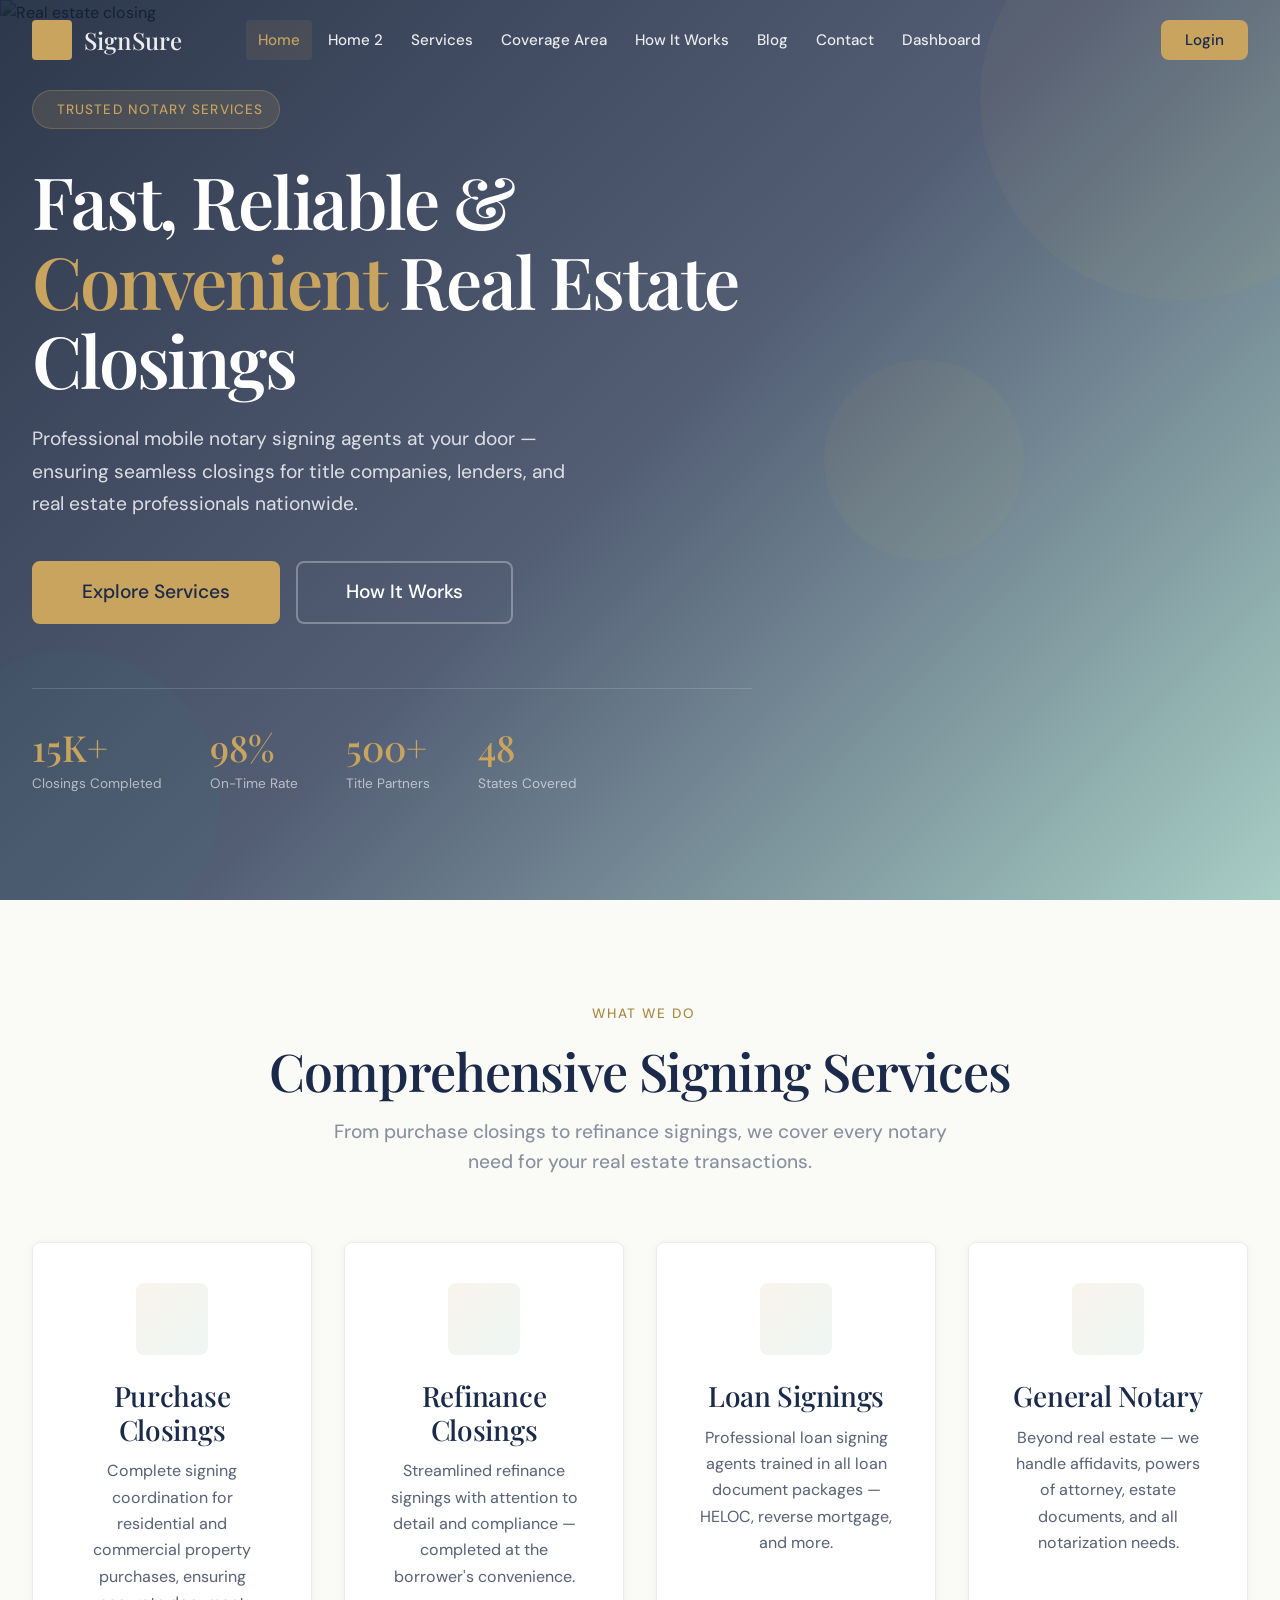
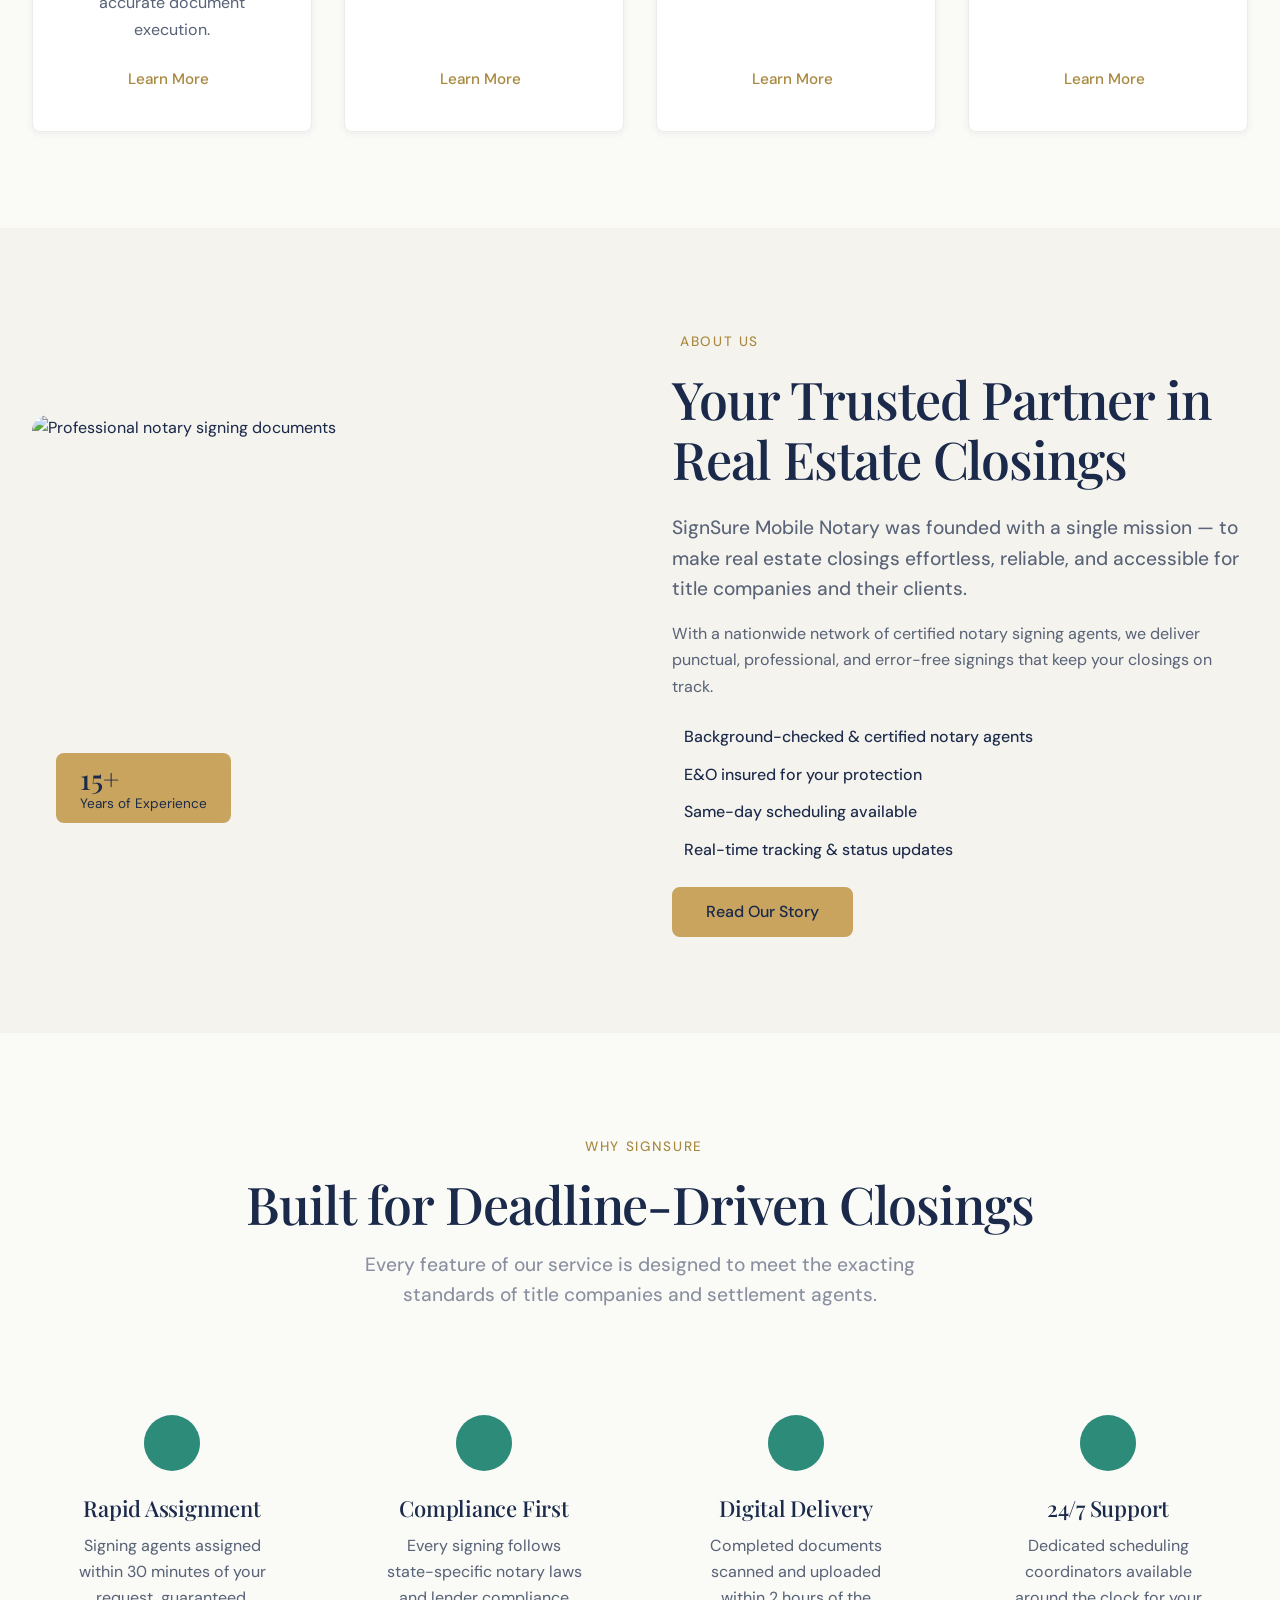
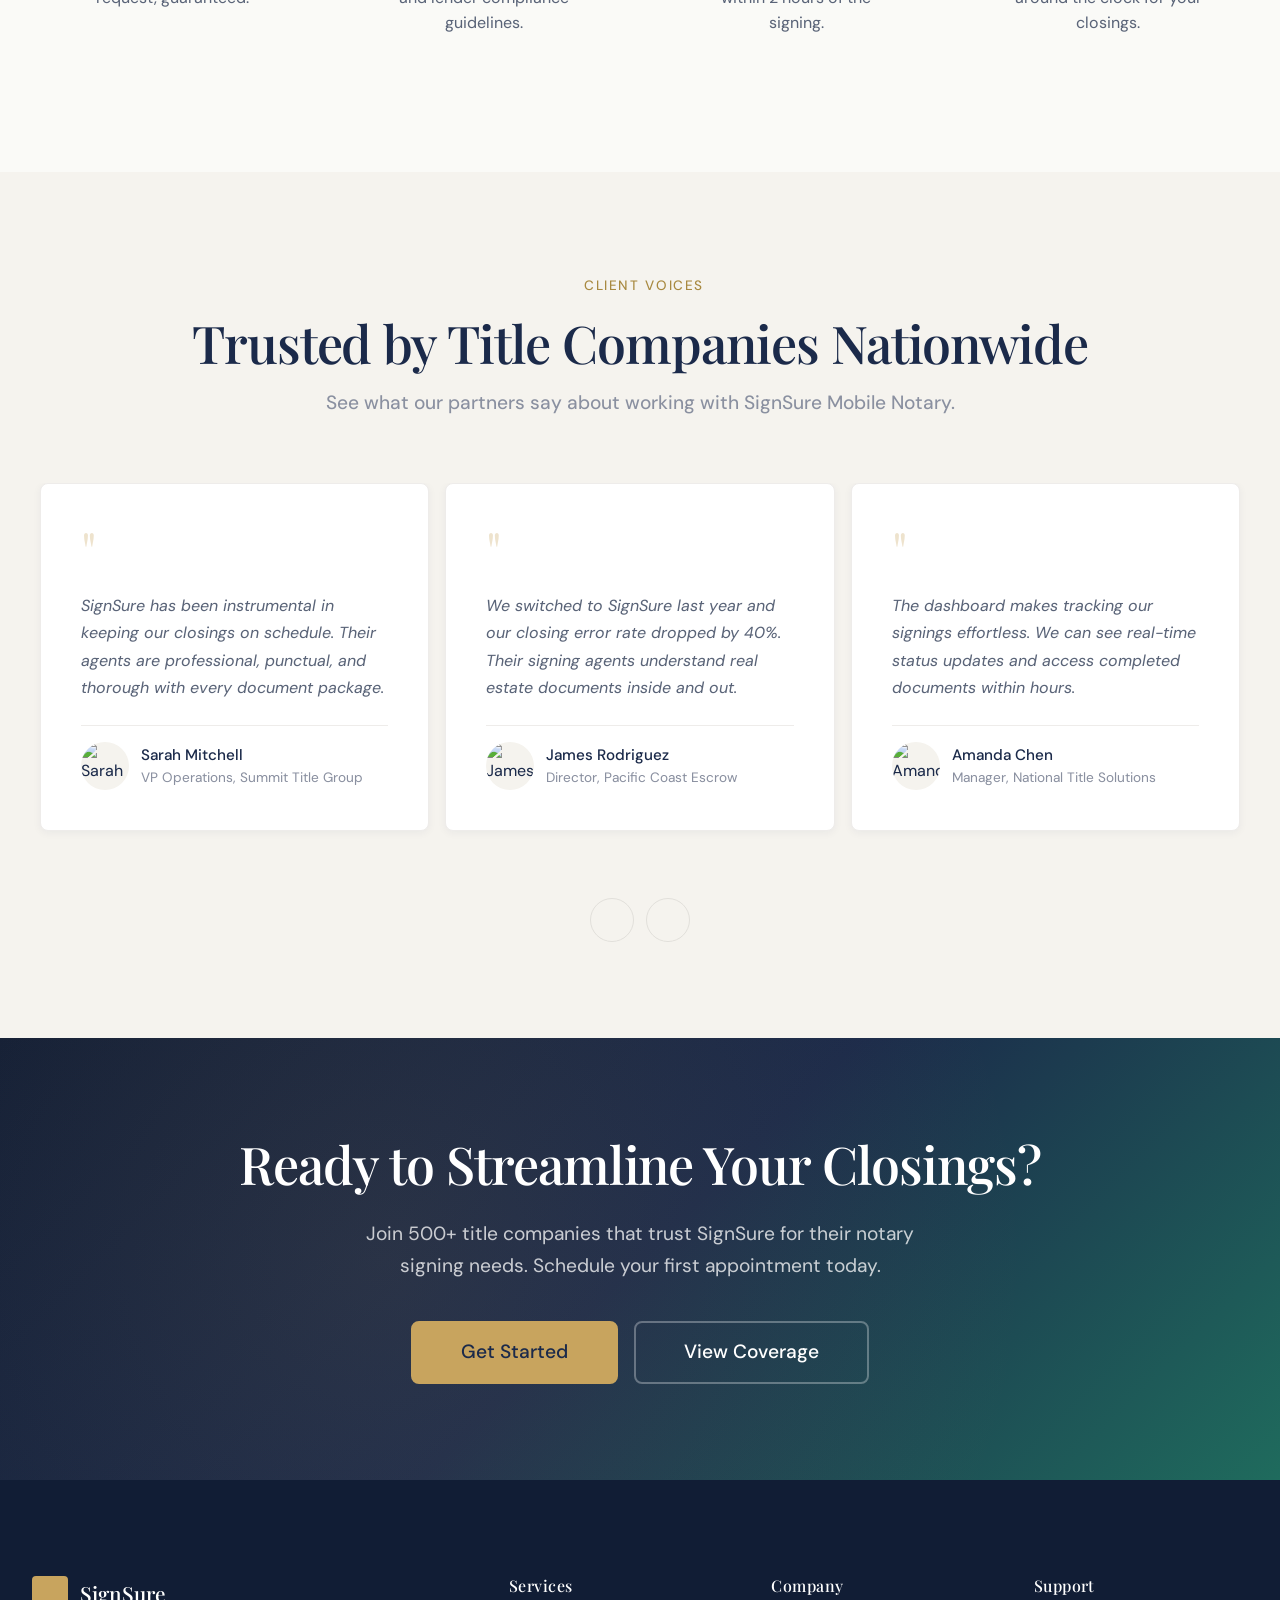
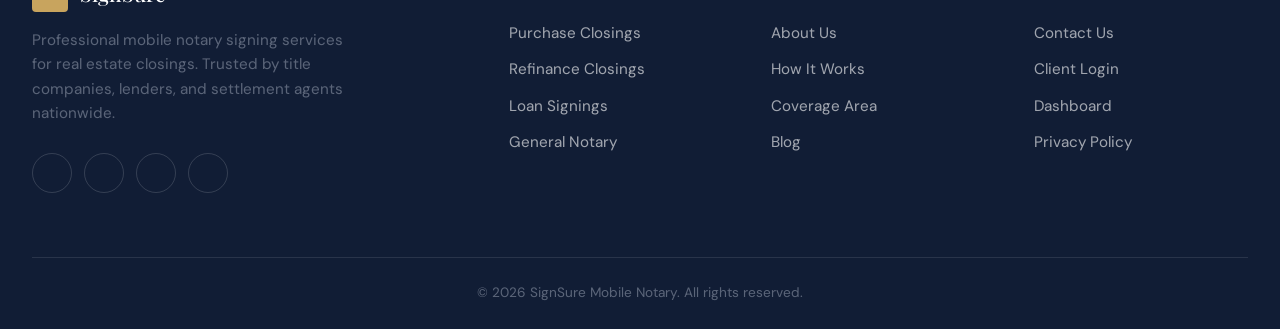
==== index.html @ 409b3931 "Initial commit of SignSure Mobile Notary template" ====
<!DOCTYPE html>
<html lang="en" dir="ltr" data-theme="light">
<head>
  <meta charset="UTF-8">
  <meta name="viewport" content="width=device-width, initial-scale=1.0">
  <link rel="icon" type="image/svg+xml" href="favicon.svg">
  <title>SignSure Mobile Notary – Trusted Real Estate Closings</title>
  <meta name="description" content="SignSure Mobile Notary delivers fast, reliable, and convenient mobile notary signing services for real estate closings. Serving title companies with professional notary agents.">
  <link rel="stylesheet" href="https://cdn.jsdelivr.net/npm/remixicon@4.6.0/fonts/remixicon.min.css">
  <link rel="stylesheet" href="assets/css/style.css">
  <link rel="stylesheet" href="assets/css/rtl.css">
  <script type="application/ld+json">
  {
    "@context": "https://schema.org",
    "@type": "LocalBusiness",
    "name": "SignSure Mobile Notary",
    "description": "Professional mobile notary signing services for real estate closings.",
    "url": "https://signsure.com",
    "telephone": "+1-800-555-SIGN",
    "address": {
      "@type": "PostalAddress",
      "addressLocality": "Los Angeles",
      "addressRegion": "CA",
      "addressCountry": "US"
    },
    "serviceType": ["Mobile Notary", "Real Estate Closing", "Loan Signing"]
  }
  </script>
</head>
<body>
  <a href="#main-content" class="skip-link">Skip to main content</a>

  <!-- ═══ NAVBAR ═══ -->
  <nav class="navbar navbar--dark-bg" role="navigation" aria-label="Main navigation">
    <div class="navbar__inner">
      <a href="index.html" class="navbar__logo" aria-label="SignSure Home">
        <span class="navbar__logo-icon"><i class="ri-quill-pen-line"></i></span>
        SignSure
      </a>

      <div class="navbar__links">
        <a href="index.html" class="navbar__link active">Home</a>
        <a href="home2.html" class="navbar__link">Home 2</a>
        <a href="services.html" class="navbar__link">Services</a>
        <a href="coverage.html" class="navbar__link">Coverage Area</a>
        <a href="how-it-works.html" class="navbar__link">How It Works</a>
        <a href="blog.html" class="navbar__link">Blog</a>
        <a href="contact.html" class="navbar__link">Contact</a>
        <a href="dashboard.html" class="navbar__link">Dashboard</a>
      </div>

      <div class="navbar__actions">
        <button class="navbar__rtl-toggle" id="rtl-toggle" aria-label="Toggle text direction">
          <i class="ri-arrow-left-right-line"></i>
        </button>
        <button class="navbar__theme-toggle" id="theme-toggle" aria-label="Toggle dark mode">
          <i class="ri-moon-line theme-icon"></i>
        </button>
        <a href="login.html" class="navbar__login-btn">Login</a>
      </div>

      <button class="navbar__hamburger" id="hamburger" aria-label="Open menu">
        <span></span><span></span><span></span>
      </button>
    </div>
  </nav>

  <!-- Drawer Overlay -->
  <div class="drawer-overlay" id="drawer-overlay"></div>

  <!-- Mobile Drawer -->
  <aside class="navbar__drawer" id="drawer" aria-label="Mobile menu">
    <button class="drawer__close" id="drawer-close" aria-label="Close menu">
      <i class="ri-close-line"></i>
    </button>
    <div class="drawer__links">
      <a href="index.html" class="drawer__link active"><i class="ri-home-4-line"></i> Home</a>
      <a href="home2.html" class="drawer__link"><i class="ri-home-heart-line"></i> Home 2</a>
      <a href="services.html" class="drawer__link"><i class="ri-briefcase-line"></i> Services</a>
      <a href="coverage.html" class="drawer__link"><i class="ri-map-pin-line"></i> Coverage Area</a>
      <a href="how-it-works.html" class="drawer__link"><i class="ri-route-line"></i> How It Works</a>
      <a href="blog.html" class="drawer__link"><i class="ri-article-line"></i> Blog</a>
      <a href="contact.html" class="drawer__link"><i class="ri-mail-line"></i> Contact</a>
      <a href="dashboard.html" class="drawer__link"><i class="ri-dashboard-line"></i> Dashboard</a>
      <a href="login.html" class="drawer__link"><i class="ri-login-box-line"></i> Login</a>
    </div>
    <div class="drawer__actions">
      <button class="drawer__rtl-toggle" id="drawer-rtl-toggle" aria-label="Toggle RTL">
        <i class="ri-arrow-left-right-line"></i>
      </button>
      <button class="drawer__theme-toggle" id="drawer-theme-toggle" aria-label="Toggle theme">
        <i class="ri-moon-line theme-icon"></i>
      </button>
    </div>
  </aside>

  <main id="main-content">
    <!-- ═══ HERO ═══ -->
    <section class="hero" aria-label="Hero">
      <div class="hero__bg">
        <img src="https://images.unsplash.com/photo-1560518883-ce09059eeffa?w=1920&q=80" alt="Real estate closing" loading="eager">
      </div>
      <div class="hero__shapes">
        <div class="hero__shape"></div>
        <div class="hero__shape"></div>
        <div class="hero__shape"></div>
      </div>
      <div class="container">
        <div class="hero__content">
          <span class="hero__tag"><i class="ri-shield-check-line"></i> Trusted Notary Services</span>
          <h1 class="hero__title">Fast, Reliable &amp; <span class="highlight">Convenient</span> Real Estate Closings</h1>
          <p class="hero__text">Professional mobile notary signing agents at your door — ensuring seamless closings for title companies, lenders, and real estate professionals nationwide.</p>
          <div class="hero__actions">
            <a href="services.html" class="btn btn--primary btn--lg">Explore Services</a>
            <a href="how-it-works.html" class="btn btn--secondary btn--lg" style="border-color: rgba(255,255,255,0.3); color: #fff;">How It Works</a>
          </div>
          <div class="hero__stats">
            <div>
              <div class="hero__stat-value">15K+</div>
              <div class="hero__stat-label">Closings Completed</div>
            </div>
            <div>
              <div class="hero__stat-value">98%</div>
              <div class="hero__stat-label">On-Time Rate</div>
            </div>
            <div>
              <div class="hero__stat-value">500+</div>
              <div class="hero__stat-label">Title Partners</div>
            </div>
            <div>
              <div class="hero__stat-value">48</div>
              <div class="hero__stat-label">States Covered</div>
            </div>
          </div>
        </div>
      </div>
    </section>

    <!-- ═══ SERVICES ═══ -->
    <section class="services-section" aria-label="Our Services">
      <div class="container">
        <div class="section-header reveal">
          <span class="section-tag"><i class="ri-briefcase-line"></i> What We Do</span>
          <h2>Comprehensive Signing Services</h2>
          <p class="section-subtitle">From purchase closings to refinance signings, we cover every notary need for your real estate transactions.</p>
        </div>
        <div class="grid grid--4 reveal">
          <div class="service-card">
            <div class="service-card__icon"><i class="ri-home-line"></i></div>
            <h3 class="service-card__title">Purchase Closings</h3>
            <p class="service-card__text">Complete signing coordination for residential and commercial property purchases, ensuring accurate document execution.</p>
            <a href="services.html" class="service-card__link">Learn More <i class="ri-arrow-right-s-line"></i></a>
          </div>
          <div class="service-card">
            <div class="service-card__icon"><i class="ri-refresh-line"></i></div>
            <h3 class="service-card__title">Refinance Closings</h3>
            <p class="service-card__text">Streamlined refinance signings with attention to detail and compliance — completed at the borrower's convenience.</p>
            <a href="services.html" class="service-card__link">Learn More <i class="ri-arrow-right-s-line"></i></a>
          </div>
          <div class="service-card">
            <div class="service-card__icon"><i class="ri-file-text-line"></i></div>
            <h3 class="service-card__title">Loan Signings</h3>
            <p class="service-card__text">Professional loan signing agents trained in all loan document packages — HELOC, reverse mortgage, and more.</p>
            <a href="services.html" class="service-card__link">Learn More <i class="ri-arrow-right-s-line"></i></a>
          </div>
          <div class="service-card">
            <div class="service-card__icon"><i class="ri-stamp-line"></i></div>
            <h3 class="service-card__title">General Notary</h3>
            <p class="service-card__text">Beyond real estate — we handle affidavits, powers of attorney, estate documents, and all notarization needs.</p>
            <a href="services.html" class="service-card__link">Learn More <i class="ri-arrow-right-s-line"></i></a>
          </div>
        </div>
      </div>
    </section>

    <!-- ═══ ABOUT ═══ -->
    <section class="about-section" aria-label="About SignSure">
      <div class="container">
        <div class="about-grid reveal">
          <div class="about__image">
            <img src="https://images.unsplash.com/photo-1521791136064-7986c2920216?w=800&q=80" alt="Professional notary signing documents" loading="lazy">
            <div class="about__image-badge">15+ <span>Years of Experience</span></div>
          </div>
          <div class="about__content">
            <span class="section-tag"><i class="ri-information-line"></i> About Us</span>
            <h2>Your Trusted Partner in Real Estate Closings</h2>
            <p class="lead">SignSure Mobile Notary was founded with a single mission — to make real estate closings effortless, reliable, and accessible for title companies and their clients.</p>
            <p>With a nationwide network of certified notary signing agents, we deliver punctual, professional, and error-free signings that keep your closings on track.</p>
            <ul class="about__list">
              <li><i class="ri-check-line"></i> Background-checked &amp; certified notary agents</li>
              <li><i class="ri-check-line"></i> E&amp;O insured for your protection</li>
              <li><i class="ri-check-line"></i> Same-day scheduling available</li>
              <li><i class="ri-check-line"></i> Real-time tracking &amp; status updates</li>
            </ul>
            <a href="about.html" class="btn btn--primary">Read Our Story</a>
          </div>
        </div>
      </div>
    </section>

    <!-- ═══ FEATURES / HIGHLIGHTS ═══ -->
    <section class="features-section" aria-label="Why Choose Us">
      <div class="container">
        <div class="section-header reveal">
          <span class="section-tag"><i class="ri-star-line"></i> Why SignSure</span>
          <h2>Built for Deadline-Driven Closings</h2>
          <p class="section-subtitle">Every feature of our service is designed to meet the exacting standards of title companies and settlement agents.</p>
        </div>
        <div class="grid grid--4 reveal">
          <div class="feature-card">
            <div class="feature-card__icon"><i class="ri-time-line"></i></div>
            <h3 class="feature-card__title">Rapid Assignment</h3>
            <p class="feature-card__text">Signing agents assigned within 30 minutes of your request, guaranteed.</p>
          </div>
          <div class="feature-card">
            <div class="feature-card__icon"><i class="ri-shield-check-line"></i></div>
            <h3 class="feature-card__title">Compliance First</h3>
            <p class="feature-card__text">Every signing follows state-specific notary laws and lender compliance guidelines.</p>
          </div>
          <div class="feature-card">
            <div class="feature-card__icon"><i class="ri-upload-cloud-2-line"></i></div>
            <h3 class="feature-card__title">Digital Delivery</h3>
            <p class="feature-card__text">Completed documents scanned and uploaded within 2 hours of the signing.</p>
          </div>
          <div class="feature-card">
            <div class="feature-card__icon"><i class="ri-customer-service-2-line"></i></div>
            <h3 class="feature-card__title">24/7 Support</h3>
            <p class="feature-card__text">Dedicated scheduling coordinators available around the clock for your closings.</p>
          </div>
        </div>
      </div>
    </section>

    <!-- ═══ TESTIMONIALS ═══ -->
    <section class="testimonials-section" aria-label="Testimonials">
      <div class="container">
        <div class="section-header reveal">
          <span class="section-tag"><i class="ri-chat-quote-line"></i> Client Voices</span>
          <h2>Trusted by Title Companies Nationwide</h2>
          <p class="section-subtitle">See what our partners say about working with SignSure Mobile Notary.</p>
        </div>
        <div class="testimonial-carousel reveal">
          <div class="testimonial-track">
            <div class="testimonial-slide">
              <div class="testimonial-card">
                <div class="testimonial-card__quote">"</div>
                <p class="testimonial-card__text">SignSure has been instrumental in keeping our closings on schedule. Their agents are professional, punctual, and thorough with every document package.</p>
                <div class="testimonial-card__author">
                  <img src="https://images.unsplash.com/photo-1494790108377-be9c29b29330?w=100&q=80" alt="Sarah Mitchell" class="testimonial-card__avatar" loading="lazy">
                  <div>
                    <div class="testimonial-card__name">Sarah Mitchell</div>
                    <div class="testimonial-card__role">VP Operations, Summit Title Group</div>
                  </div>
                </div>
              </div>
            </div>
            <div class="testimonial-slide">
              <div class="testimonial-card">
                <div class="testimonial-card__quote">"</div>
                <p class="testimonial-card__text">We switched to SignSure last year and our closing error rate dropped by 40%. Their signing agents understand real estate documents inside and out.</p>
                <div class="testimonial-card__author">
                  <img src="https://images.unsplash.com/photo-1507003211169-0a1dd7228f2d?w=100&q=80" alt="James Rodriguez" class="testimonial-card__avatar" loading="lazy">
                  <div>
                    <div class="testimonial-card__name">James Rodriguez</div>
                    <div class="testimonial-card__role">Director, Pacific Coast Escrow</div>
                  </div>
                </div>
              </div>
            </div>
            <div class="testimonial-slide">
              <div class="testimonial-card">
                <div class="testimonial-card__quote">"</div>
                <p class="testimonial-card__text">The dashboard makes tracking our signings effortless. We can see real-time status updates and access completed documents within hours.</p>
                <div class="testimonial-card__author">
                  <img src="https://images.unsplash.com/photo-1573497019940-1c28c88b4f3e?w=100&q=80" alt="Amanda Chen" class="testimonial-card__avatar" loading="lazy">
                  <div>
                    <div class="testimonial-card__name">Amanda Chen</div>
                    <div class="testimonial-card__role">Manager, National Title Solutions</div>
                  </div>
                </div>
              </div>
            </div>
            <div class="testimonial-slide">
              <div class="testimonial-card">
                <div class="testimonial-card__quote">"</div>
                <p class="testimonial-card__text">Best notary signing service we've worked with in 20 years. Reliable, responsive, and their same-day availability has saved multiple deals for us.</p>
                <div class="testimonial-card__author">
                  <img src="https://images.unsplash.com/photo-1472099645785-5658abf4ff4e?w=100&q=80" alt="Robert Thompson" class="testimonial-card__avatar" loading="lazy">
                  <div>
                    <div class="testimonial-card__name">Robert Thompson</div>
                    <div class="testimonial-card__role">Owner, Heritage Settlement Co.</div>
                  </div>
                </div>
              </div>
            </div>
            <div class="testimonial-slide">
              <div class="testimonial-card">
                <div class="testimonial-card__quote">"</div>
                <p class="testimonial-card__text">SignSure's coverage area is unmatched. We operate across 12 states and they consistently deliver quality signings no matter the location.</p>
                <div class="testimonial-card__author">
                  <img src="https://images.unsplash.com/photo-1580489944761-15a19d654956?w=100&q=80" alt="Lisa Park" class="testimonial-card__avatar" loading="lazy">
                  <div>
                    <div class="testimonial-card__name">Lisa Park</div>
                    <div class="testimonial-card__role">CEO, CorePoint Title Insurance</div>
                  </div>
                </div>
              </div>
            </div>
          </div>
          <div class="carousel-controls">
            <button class="carousel-btn" id="carousel-prev" aria-label="Previous testimonial">
              <i class="ri-arrow-left-s-line"></i>
            </button>
            <button class="carousel-btn" id="carousel-next" aria-label="Next testimonial">
              <i class="ri-arrow-right-s-line"></i>
            </button>
          </div>
        </div>
      </div>
    </section>

    <!-- ═══ CTA ═══ -->
    <section class="cta-section" aria-label="Call to action">
      <div class="container reveal">
        <h2 class="cta__title">Ready to Streamline Your Closings?</h2>
        <p class="cta__text">Join 500+ title companies that trust SignSure for their notary signing needs. Schedule your first appointment today.</p>
        <div style="display: flex; gap: 1rem; justify-content: center; flex-wrap: wrap;">
          <a href="contact.html" class="btn btn--primary btn--lg">Get Started</a>
          <a href="coverage.html" class="btn btn--secondary btn--lg" style="border-color: rgba(255,255,255,0.3); color: #fff;">View Coverage</a>
        </div>
      </div>
    </section>
  </main>

  <!-- ═══ FOOTER ═══ -->
  <footer class="footer" role="contentinfo">
    <div class="container">
      <div class="footer__grid">
        <div class="footer__brand">
          <div class="footer__logo">
            <span class="footer__logo-icon"><i class="ri-quill-pen-line"></i></span>
            SignSure
          </div>
          <p class="footer__desc">Professional mobile notary signing services for real estate closings. Trusted by title companies, lenders, and settlement agents nationwide.</p>
          <div class="footer__social">
            <a href="#" aria-label="Facebook"><i class="ri-facebook-fill"></i></a>
            <a href="#" aria-label="LinkedIn"><i class="ri-linkedin-fill"></i></a>
            <a href="#" aria-label="Twitter"><i class="ri-twitter-x-fill"></i></a>
            <a href="#" aria-label="Instagram"><i class="ri-instagram-line"></i></a>
          </div>
        </div>
        <div>
          <h4 class="footer__heading">Services</h4>
          <div class="footer__links">
            <a href="services.html">Purchase Closings</a>
            <a href="services.html">Refinance Closings</a>
            <a href="services.html">Loan Signings</a>
            <a href="services.html">General Notary</a>
          </div>
        </div>
        <div>
          <h4 class="footer__heading">Company</h4>
          <div class="footer__links">
            <a href="about.html">About Us</a>
            <a href="how-it-works.html">How It Works</a>
            <a href="coverage.html">Coverage Area</a>
            <a href="blog.html">Blog</a>
          </div>
        </div>
        <div>
          <h4 class="footer__heading">Support</h4>
          <div class="footer__links">
            <a href="contact.html">Contact Us</a>
            <a href="login.html">Client Login</a>
            <a href="dashboard.html">Dashboard</a>
            <a href="#">Privacy Policy</a>
          </div>
        </div>
      </div>
      <div class="footer__bottom">
        <p>&copy; 2026 SignSure Mobile Notary. All rights reserved.</p>
      </div>
    </div>
  </footer>

  <script src="assets/js/main.js"></script>
</body>
</html>
---- assets/css/style.css ----
/* ═══════════════════════════════════════════════════════
   SignSure Mobile Notary — Design System & Styles
   Aesthetic: Luxury-Refined / Professional Trust
   ═══════════════════════════════════════════════════════ */

/* ── Google Fonts ── */
@import url('https://fonts.googleapis.com/css2?family=Playfair+Display:ital,wght@0,400..900;1,400..900&family=DM+Sans:ital,opsz,wght@0,9..40,100..1000;1,9..40,100..1000&family=Cormorant+Garamond:ital,wght@0,300..700;1,300..700&display=swap');

/* ── Design Tokens ── */
:root {
  /* Colors */
  --color-primary: #1B2A4A;
  --color-primary-light: #2A3F6A;
  --color-primary-dark: #111D35;
  --color-secondary: #C8A45E;
  --color-secondary-light: #D4B87A;
  --color-secondary-dark: #A88940;
  --color-accent: #2D8B7A;
  --color-accent-light: #3AA893;
  --color-accent-dark: #1F6B5D;

  /* Surfaces */
  --surface-bg: #FAFAF7;
  --surface-card: #FFFFFF;
  --surface-elevated: #F5F3EE;
  --surface-overlay: rgba(27, 42, 74, 0.6);
  --surface-glass: rgba(255, 255, 255, 0.75);

  /* Text */
  --text-primary: #1B2A4A;
  --text-secondary: #5A6478;
  --text-muted: #8A90A0;
  --text-inverse: #FAFAF7;
  --text-on-secondary: #1B2A4A;

  /* Borders */
  --border-color: #E2E0DB;
  --border-light: #EEECEA;

  /* Status */
  --color-success: #2D8B5A;
  --color-error: #C44B4B;
  --color-warning: #D4A33E;
  --color-info: #4A7FB5;

  /* Font Families */
  --font-heading: 'Playfair Display', 'Cormorant Garamond', serif;
  --font-body: 'DM Sans', sans-serif;

  /* Font Weights */
  --weight-h1: 580;
  --weight-h2: 540;
  --weight-h3: 520;
  --weight-h4: 500;
  --weight-body: 420;
  --weight-lead: 460;
  --weight-btn: 510;
  --weight-label: 470;
  --weight-caption: 400;
  --weight-bold-inline: 500;

  /* Font Sizes */
  --size-h1: 4.5rem;
  --size-h2: 3.25rem;
  --size-h3: 2.25rem;
  --size-h4: 1.75rem;
  --size-h5: 1.375rem;
  --size-body: 1rem;
  --size-lead: 1.2rem;
  --size-btn: 1rem;
  --size-label: 0.95rem;
  --size-caption: 0.85rem;
  --size-small: 0.8rem;

  /* Spacing (8px base) */
  --space-1: 0.25rem;   /* 4px */
  --space-2: 0.5rem;    /* 8px */
  --space-3: 0.75rem;   /* 12px */
  --space-4: 1rem;       /* 16px */
  --space-5: 1.5rem;     /* 24px */
  --space-6: 2rem;       /* 32px */
  --space-7: 2.5rem;     /* 40px */
  --space-8: 3rem;       /* 48px */
  --space-9: 4rem;       /* 64px */
  --space-10: 5rem;      /* 80px */
  --space-11: 6rem;      /* 96px */
  --space-12: 8rem;      /* 128px */

  /* Border Radius */
  --radius: 8px;
  --radius-sm: 4px;
  --radius-lg: 16px;
  --radius-full: 9999px;

  /* Shadows */
  --shadow: 0 4px 24px rgba(27, 42, 74, 0.08);
  --shadow-sm: 0 2px 8px rgba(27, 42, 74, 0.05);
  --shadow-lg: 0 8px 40px rgba(27, 42, 74, 0.12);
  --shadow-glow: 0 0 30px rgba(200, 164, 94, 0.15);

  /* Transitions */
  --transition-fast: 0.2s ease;
  --transition-base: 0.3s ease;
  --transition-slow: 0.5s ease;

  /* Container */
  --container-max: 1280px;
  --container-narrow: 960px;
  --container-wide: 1440px;

  /* Navbar */
  --navbar-height: 80px;
}

/* ── Dark Mode ── */
[data-theme="dark"] {
  --color-primary: #C8D6F0;
  --color-primary-light: #3A5080;
  --color-primary-dark: #0D1524;
  --color-secondary: #D4B87A;
  --color-secondary-light: #E0CA96;
  --color-secondary-dark: #A88940;
  --color-accent: #3AA893;
  --color-accent-light: #4DC4AC;
  --color-accent-dark: #1F6B5D;

  --surface-bg: #0F1520;
  --surface-card: #1A2235;
  --surface-elevated: #212B40;
  --surface-overlay: rgba(15, 21, 32, 0.8);
  --surface-glass: rgba(26, 34, 53, 0.8);

  --text-primary: #E8ECF4;
  --text-secondary: #9AA3B8;
  --text-muted: #6B7590;
  --text-inverse: #0F1520;
  --text-on-secondary: #0F1520;

  --border-color: #2A3548;
  --border-light: #1E2940;

  --shadow: 0 4px 24px rgba(0, 0, 0, 0.25);
  --shadow-sm: 0 2px 8px rgba(0, 0, 0, 0.2);
  --shadow-lg: 0 8px 40px rgba(0, 0, 0, 0.35);
  --shadow-glow: 0 0 30px rgba(200, 164, 94, 0.1);
}

/* ── Reset & Base ── */
*,
*::before,
*::after {
  margin: 0;
  padding: 0;
  box-sizing: border-box;
}

html {
  scroll-behavior: smooth;
  font-size: 16px;
  -webkit-text-size-adjust: 100%;
}

body {
  font-family: var(--font-body);
  font-weight: var(--weight-body);
  font-size: var(--size-body);
  line-height: 1.6;
  color: var(--text-primary);
  background-color: var(--surface-bg);
  transition: background-color var(--transition-base), color var(--transition-base);
  overflow-x: hidden;
  min-height: 100vh;
}

img {
  max-width: 100%;
  height: auto;
  display: block;
}

a {
  color: inherit;
  text-decoration: none;
  transition: color var(--transition-fast);
}

ul, ol {
  list-style: none;
}

button {
  border: none;
  background: none;
  cursor: pointer;
  font-family: inherit;
  font-size: inherit;
}

input, textarea, select {
  font-family: inherit;
  font-size: inherit;
  border: none;
  outline: none;
  background: none;
}

/* ── Typography ── */
h1, .h1 {
  font-family: var(--font-heading);
  font-weight: var(--weight-h1);
  font-size: var(--size-h1);
  line-height: 1.1;
  letter-spacing: -0.03em;
  color: var(--text-primary);
}

h2, .h2 {
  font-family: var(--font-heading);
  font-weight: var(--weight-h2);
  font-size: var(--size-h2);
  line-height: 1.15;
  letter-spacing: -0.02em;
  color: var(--text-primary);
  text-align: center;
}

h3, .h3 {
  font-family: var(--font-heading);
  font-weight: var(--weight-h3);
  font-size: var(--size-h3);
  line-height: 1.2;
  letter-spacing: -0.01em;
  color: var(--text-primary);
}

h4, .h4 {
  font-family: var(--font-heading);
  font-weight: var(--weight-h4);
  font-size: var(--size-h4);
  line-height: 1.3;
  color: var(--text-primary);
}

h5, .h5 {
  font-family: var(--font-heading);
  font-weight: var(--weight-h4);
  font-size: var(--size-h5);
  line-height: 1.3;
  color: var(--text-primary);
}

p {
  color: var(--text-secondary);
  line-height: 1.65;
}

.lead {
  font-size: var(--size-lead);
  font-weight: var(--weight-lead);
  color: var(--text-secondary);
  line-height: 1.6;
}

.section-subtitle {
  font-size: var(--size-lead);
  font-weight: var(--weight-lead);
  color: var(--text-muted);
  text-align: center;
  max-width: 640px;
  margin-inline: auto;
  margin-block-start: var(--space-4);
  line-height: 1.6;
}

.section-tag {
  display: inline-flex;
  align-items: center;
  gap: var(--space-2);
  font-family: var(--font-body);
  font-size: var(--size-caption);
  font-weight: var(--weight-label);
  color: var(--color-secondary-dark);
  text-transform: uppercase;
  letter-spacing: 0.12em;
  margin-block-end: var(--space-4);
}

[data-theme="dark"] .section-tag {
  color: var(--color-secondary);
}

/* ── Layout ── */
.container {
  width: 100%;
  max-width: var(--container-max);
  margin-inline: auto;
  padding-inline: var(--space-6);
}

.container--narrow {
  max-width: var(--container-narrow);
}

.container--wide {
  max-width: var(--container-wide);
}

section {
  padding-block: var(--space-11);
}

.section-header {
  text-align: center;
  margin-block-end: var(--space-9);
}

/* ── Buttons ── */
.btn {
  display: inline-flex;
  align-items: center;
  justify-content: center;
  gap: var(--space-2);
  padding: var(--space-3) var(--space-6);
  font-family: var(--font-body);
  font-size: var(--size-btn);
  font-weight: var(--weight-btn);
  border-radius: var(--radius);
  transition: all var(--transition-base);
  cursor: pointer;
  white-space: nowrap;
  text-decoration: none;
  line-height: 1.4;
  min-height: 48px;
}

.btn--primary {
  background: var(--color-secondary);
  color: var(--text-on-secondary);
  border: 2px solid var(--color-secondary);
}

.btn--primary:hover {
  background: var(--color-secondary-dark);
  border-color: var(--color-secondary-dark);
  transform: translateY(-2px);
  box-shadow: var(--shadow);
}

.btn--secondary {
  background: transparent;
  color: var(--text-primary);
  border: 2px solid var(--border-color);
}

.btn--secondary:hover {
  border-color: var(--color-secondary);
  color: var(--color-secondary);
  transform: translateY(-2px);
}

.btn--accent {
  background: var(--color-accent);
  color: #fff;
  border: 2px solid var(--color-accent);
}

.btn--accent:hover {
  background: var(--color-accent-dark);
  border-color: var(--color-accent-dark);
  transform: translateY(-2px);
  box-shadow: var(--shadow);
}

.btn--ghost {
  background: transparent;
  color: var(--color-secondary);
  border: 2px solid transparent;
  padding-inline: var(--space-4);
}

.btn--ghost:hover {
  background: rgba(200, 164, 94, 0.1);
}

.btn--lg {
  padding: var(--space-4) var(--space-8);
  font-size: var(--size-lead);
  min-height: 56px;
}

.btn--sm {
  padding: var(--space-2) var(--space-4);
  font-size: var(--size-caption);
  min-height: 36px;
}

.btn--full {
  width: 100%;
}

/* ── Cards ── */
.card {
  background: var(--surface-card);
  border-radius: var(--radius);
  padding: var(--space-7);
  box-shadow: var(--shadow-sm);
  transition: all var(--transition-base);
  display: flex;
  flex-direction: column;
  align-items: center;
  text-align: center;
  border: 1px solid var(--border-light);
}

.card:hover {
  box-shadow: var(--shadow);
  transform: translateY(-4px);
}

.card__icon {
  width: 64px;
  height: 64px;
  display: flex;
  align-items: center;
  justify-content: center;
  border-radius: var(--radius);
  background: rgba(200, 164, 94, 0.1);
  color: var(--color-secondary-dark);
  margin-block-end: var(--space-5);
  font-size: 1.75rem;
}

[data-theme="dark"] .card__icon {
  background: rgba(200, 164, 94, 0.15);
  color: var(--color-secondary);
}

.card__title {
  font-family: var(--font-heading);
  font-weight: var(--weight-h3);
  font-size: var(--size-h4);
  margin-block-end: var(--space-3);
}

.card__text {
  font-size: var(--size-body);
  color: var(--text-secondary);
  line-height: 1.6;
}

/* ── Grid ── */
.grid {
  display: grid;
  gap: var(--space-6);
}

.grid--2 { grid-template-columns: repeat(2, 1fr); }
.grid--3 { grid-template-columns: repeat(3, 1fr); }
.grid--4 { grid-template-columns: repeat(4, 1fr); }

@media (max-width: 1024px) {
  .grid--4 { grid-template-columns: repeat(2, 1fr); }
  .grid--3 { grid-template-columns: repeat(2, 1fr); }
}

@media (max-width: 768px) {
  .grid--4,
  .grid--3,
  .grid--2 {
    grid-template-columns: 1fr;
  }
}

/* ═══════════════════════════════════════════════════════
   NAVBAR
   ═══════════════════════════════════════════════════════ */
.navbar {
  position: fixed;
  top: 0;
  inset-inline: 0;
  z-index: 1000;
  height: var(--navbar-height);
  display: flex;
  align-items: center;
  transition: background var(--transition-base), box-shadow var(--transition-base);
  background: transparent;
}

.navbar.scrolled {
  background: var(--surface-glass);
  backdrop-filter: blur(20px);
  -webkit-backdrop-filter: blur(20px);
  box-shadow: var(--shadow-sm);
}

[data-theme="dark"] .navbar.scrolled {
  background: rgba(15, 21, 32, 0.85);
}

.navbar__inner {
  display: flex;
  align-items: center;
  justify-content: space-between;
  width: 100%;
  max-width: var(--container-wide);
  margin-inline: auto;
  padding-inline: var(--space-6);
}

.navbar__logo {
  display: flex;
  align-items: center;
  gap: var(--space-3);
  font-family: var(--font-heading);
  font-weight: var(--weight-h3);
  font-size: 1.5rem;
  color: var(--text-primary);
  z-index: 1001;
  white-space: nowrap;
}

.navbar__logo-icon {
  width: 40px;
  height: 40px;
  background: var(--color-secondary);
  border-radius: var(--radius-sm);
  display: flex;
  align-items: center;
  justify-content: center;
  color: var(--text-on-secondary);
  font-size: 1.2rem;
  flex-shrink: 0;
}

.navbar__links {
  display: flex;
  align-items: center;
  gap: var(--space-1);
}

.navbar__link {
  padding: var(--space-2) var(--space-3);
  font-size: var(--size-label);
  font-weight: var(--weight-label);
  color: var(--text-secondary);
  border-radius: var(--radius-sm);
  transition: color var(--transition-fast), background var(--transition-fast);
  white-space: nowrap;
}

.navbar__link:hover,
.navbar__link.active {
  color: var(--color-secondary-dark);
}

[data-theme="dark"] .navbar__link:hover,
[data-theme="dark"] .navbar__link.active {
  color: var(--color-secondary);
}

.navbar__link.active {
  background: rgba(200, 164, 94, 0.1);
}

.navbar__actions {
  display: flex;
  align-items: center;
  gap: var(--space-3);
}

.navbar__theme-toggle,
.navbar__rtl-toggle {
  width: 40px;
  height: 40px;
  display: flex;
  align-items: center;
  justify-content: center;
  border-radius: var(--radius);
  color: var(--text-secondary);
  transition: all var(--transition-fast);
  font-size: 1.2rem;
}

.navbar__theme-toggle:hover,
.navbar__rtl-toggle:hover {
  background: var(--surface-elevated);
  color: var(--color-secondary);
}

.navbar__login-btn {
  padding: var(--space-2) var(--space-5);
  background: var(--color-secondary);
  color: var(--text-on-secondary);
  border-radius: var(--radius);
  font-weight: var(--weight-btn);
  font-size: var(--size-label);
  transition: all var(--transition-base);
  min-height: 40px;
  display: flex;
  align-items: center;
}

.navbar__login-btn:hover {
  background: var(--color-secondary-dark);
  transform: translateY(-1px);
}

/* Hamburger */
.navbar__hamburger {
  display: none;
  width: 40px;
  height: 40px;
  flex-direction: column;
  align-items: center;
  justify-content: center;
  gap: 5px;
  z-index: 1001;
  cursor: pointer;
}

.navbar__hamburger span {
  display: block;
  width: 24px;
  height: 2px;
  background: var(--text-primary);
  transition: all var(--transition-base);
  border-radius: 2px;
}

.navbar__hamburger.active span:nth-child(1) {
  transform: rotate(45deg) translate(5px, 5px);
}

.navbar__hamburger.active span:nth-child(2) {
  opacity: 0;
}

.navbar__hamburger.active span:nth-child(3) {
  transform: rotate(-45deg) translate(5px, -5px);
}

/* Mobile Drawer */
.drawer-overlay {
  position: fixed;
  inset: 0;
  background: var(--surface-overlay);
  z-index: 999;
  opacity: 0;
  visibility: hidden;
  transition: all var(--transition-base);
}

.drawer-overlay.active {
  opacity: 1;
  visibility: visible;
}

.navbar__drawer {
  position: fixed;
  top: 0;
  inset-inline-end: 0;
  width: 320px;
  max-width: 85vw;
  height: 100vh;
  height: 100dvh;
  background: var(--surface-card);
  z-index: 1000;
  transform: translateX(100%);
  transition: transform var(--transition-base);
  padding: var(--space-10) var(--space-6) var(--space-6);
  display: flex;
  flex-direction: column;
  overflow-y: auto;
}

[dir="rtl"] .navbar__drawer {
  transform: translateX(-100%);
}

.navbar__drawer.active {
  transform: translateX(0);
}

.drawer__close {
  position: absolute;
  top: var(--space-5);
  inset-inline-end: var(--space-5);
  width: 40px;
  height: 40px;
  display: flex;
  align-items: center;
  justify-content: center;
  border-radius: var(--radius);
  color: var(--text-secondary);
  font-size: 1.25rem;
  transition: all var(--transition-fast);
}

.drawer__close:hover {
  background: var(--surface-elevated);
  color: var(--text-primary);
}

.drawer__links {
  display: flex;
  flex-direction: column;
  gap: var(--space-1);
  margin-block-end: var(--space-6);
}

.drawer__link {
  display: flex;
  align-items: center;
  gap: var(--space-3);
  padding: var(--space-3) var(--space-4);
  font-size: var(--size-body);
  font-weight: var(--weight-label);
  color: var(--text-secondary);
  border-radius: var(--radius);
  min-height: 48px;
  transition: all var(--transition-fast);
}

.drawer__link:hover,
.drawer__link.active {
  background: rgba(200, 164, 94, 0.1);
  color: var(--color-secondary-dark);
}

[data-theme="dark"] .drawer__link:hover,
[data-theme="dark"] .drawer__link.active {
  color: var(--color-secondary);
}

.drawer__link i {
  width: 24px;
  text-align: center;
  font-size: 1.1rem;
}

.drawer__actions {
  display: flex;
  gap: var(--space-3);
  padding-block-start: var(--space-4);
  border-top: 1px solid var(--border-light);
  margin-block-start: auto;
}

.drawer__theme-toggle,
.drawer__rtl-toggle {
  width: 44px;
  height: 44px;
  display: flex;
  align-items: center;
  justify-content: center;
  border-radius: var(--radius);
  border: 1px solid var(--border-color);
  color: var(--text-secondary);
  font-size: 1.2rem;
  transition: all var(--transition-fast);
}

.drawer__theme-toggle:hover,
.drawer__rtl-toggle:hover {
  border-color: var(--color-secondary);
  color: var(--color-secondary);
}

/* Dark bg navbar support (e.g. for transparent navbar over dark hero) */
.navbar--dark-bg:not(.scrolled) .navbar__logo,
.navbar--dark-bg:not(.scrolled) .navbar__link,
.navbar--dark-bg:not(.scrolled) .navbar__theme-toggle,
.navbar--dark-bg:not(.scrolled) .navbar__rtl-toggle {
  color: rgba(255, 255, 255, 0.9);
}

.navbar--dark-bg:not(.scrolled) .navbar__link:hover,
.navbar--dark-bg:not(.scrolled) .navbar__link.active {
  color: var(--color-secondary);
}

.navbar--dark-bg:not(.scrolled) .navbar__theme-toggle:hover,
.navbar--dark-bg:not(.scrolled) .navbar__rtl-toggle:hover {
  color: var(--color-secondary);
  background: rgba(255, 255, 255, 0.1);
}

.navbar--dark-bg:not(.scrolled) .navbar__hamburger span {
  background: rgba(255, 255, 255, 0.9);
}

/* ── Navbar Responsive ── */
@media (max-width: 1024px) {
  .navbar__links,
  .navbar__actions .navbar__theme-toggle,
  .navbar__actions .navbar__rtl-toggle,
  .navbar__actions .navbar__login-btn {
    display: none;
  }

  .navbar__hamburger {
    display: flex;
  }
}

@media (max-width: 360px) {
  .navbar__drawer {
    width: 100%;
    max-width: 100%;
  }
}

/* ═══════════════════════════════════════════════════════
   HERO
   ═══════════════════════════════════════════════════════ */
.hero {
  position: relative;
  min-height: 100vh;
  display: flex;
  align-items: center;
  padding-block-start: var(--navbar-height);
  overflow: hidden;
}

.hero__bg {
  position: absolute;
  inset: 0;
  z-index: 0;
}

.hero__bg img {
  width: 100%;
  height: 100%;
  object-fit: cover;
}

.hero__bg::after {
  content: '';
  position: absolute;
  inset: 0;
  background: linear-gradient(
    135deg,
    rgba(17, 29, 53, 0.88) 0%,
    rgba(27, 42, 74, 0.75) 50%,
    rgba(45, 139, 122, 0.4) 100%
  );
}

[data-theme="dark"] .hero__bg::after {
  background: linear-gradient(
    135deg,
    rgba(15, 21, 32, 0.95) 0%,
    rgba(15, 21, 32, 0.85) 50%,
    rgba(26, 34, 53, 0.8) 100%
  );
}

.hero__content {
  position: relative;
  z-index: 1;
  max-width: 720px;
}

.hero__tag {
  display: inline-flex;
  align-items: center;
  gap: var(--space-2);
  padding: var(--space-2) var(--space-4);
  background: rgba(200, 164, 94, 0.15);
  border: 1px solid rgba(200, 164, 94, 0.3);
  border-radius: var(--radius-full);
  font-size: var(--size-caption);
  font-weight: var(--weight-label);
  color: var(--color-secondary);
  letter-spacing: 0.08em;
  text-transform: uppercase;
  margin-block-end: var(--space-6);
  opacity: 0;
  animation: fadeSlideUp 0.8s ease 0.2s both;
}

.hero__title {
  color: #FFFFFF;
  margin-block-end: var(--space-5);
  opacity: 0;
  animation: fadeSlideUp 0.8s ease 0.4s both;
}

.hero__title .highlight {
  color: var(--color-secondary);
}

.hero__text {
  font-size: var(--size-lead);
  color: rgba(255, 255, 255, 0.8);
  margin-block-end: var(--space-7);
  max-width: 560px;
  line-height: 1.7;
  opacity: 0;
  animation: fadeSlideUp 0.8s ease 0.6s both;
}

.hero__actions {
  display: flex;
  flex-wrap: wrap;
  gap: var(--space-4);
  opacity: 0;
  animation: fadeSlideUp 0.8s ease 0.8s both;
}

.hero__stats {
  display: flex;
  gap: var(--space-8);
  margin-block-start: var(--space-9);
  padding-block-start: var(--space-7);
  border-top: 1px solid rgba(255, 255, 255, 0.15);
  opacity: 0;
  animation: fadeSlideUp 0.8s ease 1s both;
}

.hero__stat-value {
  font-family: var(--font-heading);
  font-weight: var(--weight-h2);
  font-size: var(--size-h3);
  color: var(--color-secondary);
  line-height: 1;
  margin-block-end: var(--space-2);
}

.hero__stat-label {
  font-size: var(--size-caption);
  color: rgba(255, 255, 255, 0.6);
  font-weight: var(--weight-caption);
}

/* Hero 2 – Alternate style */
.hero--alt {
  min-height: 100vh;
  text-align: center;
  background: var(--surface-bg);
}

.hero--alt .hero__content {
  max-width: 860px;
  margin-inline: auto;
}

.hero--alt .hero__title {
  color: var(--text-primary);
}

.hero--alt .hero__text {
  color: var(--text-secondary);
  margin-inline: auto;
}

.hero--alt .hero__actions {
  justify-content: center;
}

.hero--alt .hero__bg::after {
  display: none;
}

.hero--split {
  display: grid;
  grid-template-columns: 1fr 1fr;
  gap: var(--space-9);
  align-items: center;
  min-height: 100vh;
  padding-block-start: var(--navbar-height);
}

.hero--split .hero__content {
  max-width: none;
}

.hero--split .hero__visual {
  position: relative;
  border-radius: var(--radius-lg);
  overflow: hidden;
  aspect-ratio: 4/5;
}

.hero--split .hero__visual img {
  width: 100%;
  height: 100%;
  object-fit: cover;
}

.hero--split .hero__visual::after {
  content: '';
  position: absolute;
  inset: 0;
  background: linear-gradient(180deg, transparent 60%, rgba(27, 42, 74, 0.3) 100%);
}

/* Float shapes */
.hero__shapes {
  position: absolute;
  inset: 0;
  pointer-events: none;
  overflow: hidden;
}

.hero__shape {
  position: absolute;
  border-radius: 50%;
  opacity: 0.06;
  animation: float 20s ease-in-out infinite;
}

.hero__shape:nth-child(1) {
  width: 400px;
  height: 400px;
  background: var(--color-secondary);
  top: -100px;
  inset-inline-end: -100px;
  animation-delay: 0s;
}

.hero__shape:nth-child(2) {
  width: 300px;
  height: 300px;
  background: var(--color-accent);
  bottom: -50px;
  inset-inline-start: -80px;
  animation-delay: -7s;
}

.hero__shape:nth-child(3) {
  width: 200px;
  height: 200px;
  background: var(--color-secondary);
  top: 40%;
  inset-inline-end: 20%;
  animation-delay: -14s;
}

@keyframes float {
  0%, 100% { transform: translate(0, 0) scale(1); }
  25% { transform: translate(30px, -30px) scale(1.05); }
  50% { transform: translate(-20px, 20px) scale(0.95); }
  75% { transform: translate(15px, 10px) scale(1.02); }
}

@keyframes fadeSlideUp {
  from {
    opacity: 0;
    transform: translateY(30px);
  }
  to {
    opacity: 1;
    transform: translateY(0);
  }
}

@keyframes fadeIn {
  from { opacity: 0; }
  to { opacity: 1; }
}

@keyframes slideInLeft {
  from {
    opacity: 0;
    transform: translateX(-40px);
  }
  to {
    opacity: 1;
    transform: translateX(0);
  }
}

@keyframes slideInRight {
  from {
    opacity: 0;
    transform: translateX(40px);
  }
  to {
    opacity: 1;
    transform: translateX(0);
  }
}

@keyframes scaleIn {
  from {
    opacity: 0;
    transform: scale(0.9);
  }
  to {
    opacity: 1;
    transform: scale(1);
  }
}

/* Scroll animation class */
.reveal {
  opacity: 0;
  transform: translateY(30px);
  transition: opacity 0.7s ease, transform 0.7s ease;
}

.reveal.visible {
  opacity: 1;
  transform: translateY(0);
}

/* ═══════════════════════════════════════════════════════
   SERVICES SECTION
   ═══════════════════════════════════════════════════════ */
.services-section {
  background: var(--surface-bg);
}

.service-card {
  background: var(--surface-card);
  border-radius: var(--radius);
  padding: var(--space-7);
  box-shadow: var(--shadow-sm);
  border: 1px solid var(--border-light);
  display: flex;
  flex-direction: column;
  align-items: center;
  text-align: center;
  transition: all var(--transition-base);
  position: relative;
  overflow: hidden;
}

.service-card::before {
  content: '';
  position: absolute;
  top: 0;
  inset-inline: 0;
  height: 3px;
  background: var(--color-secondary);
  transform: scaleX(0);
  transition: transform var(--transition-base);
}

.service-card:hover {
  box-shadow: var(--shadow);
  transform: translateY(-6px);
}

.service-card:hover::before {
  transform: scaleX(1);
}

.service-card__icon {
  width: 72px;
  height: 72px;
  display: flex;
  align-items: center;
  justify-content: center;
  border-radius: var(--radius);
  background: linear-gradient(135deg, rgba(200, 164, 94, 0.12), rgba(45, 139, 122, 0.08));
  color: var(--color-secondary-dark);
  margin-block-end: var(--space-5);
  font-size: 2rem;
  transition: all var(--transition-base);
}

[data-theme="dark"] .service-card__icon {
  color: var(--color-secondary);
  background: linear-gradient(135deg, rgba(200, 164, 94, 0.15), rgba(45, 139, 122, 0.1));
}

.service-card:hover .service-card__icon {
  background: var(--color-secondary);
  color: var(--text-on-secondary);
  transform: scale(1.05);
}

.service-card__title {
  font-family: var(--font-heading);
  font-weight: var(--weight-h3);
  font-size: var(--size-h4);
  margin-block-end: var(--space-3);
  color: var(--text-primary);
}

.service-card__text {
  color: var(--text-secondary);
  font-size: var(--size-body);
  line-height: 1.65;
  margin-block-end: var(--space-5);
}

.service-card__link {
  font-weight: var(--weight-btn);
  color: var(--color-secondary-dark);
  display: inline-flex;
  align-items: center;
  gap: var(--space-2);
  font-size: var(--size-label);
  transition: all var(--transition-fast);
  margin-block-start: auto;
}

[data-theme="dark"] .service-card__link {
  color: var(--color-secondary);
}

.service-card__link:hover {
  gap: var(--space-3);
}

/* ═══════════════════════════════════════════════════════
   ABOUT SECTION
   ═══════════════════════════════════════════════════════ */
.about-section {
  background: var(--surface-elevated);
}

.about-grid {
  display: grid;
  grid-template-columns: 1fr 1fr;
  gap: var(--space-9);
  align-items: center;
}

.about__image {
  border-radius: var(--radius-lg);
  overflow: hidden;
  aspect-ratio: 4/3;
  position: relative;
}

.about__image img {
  width: 100%;
  height: 100%;
  object-fit: cover;
}

.about__image-badge {
  position: absolute;
  bottom: var(--space-5);
  inset-inline-start: var(--space-5);
  background: var(--color-secondary);
  color: var(--text-on-secondary);
  padding: var(--space-3) var(--space-5);
  border-radius: var(--radius);
  font-family: var(--font-heading);
  font-weight: var(--weight-h3);
  font-size: var(--size-h4);
  line-height: 1;
}

.about__image-badge span {
  display: block;
  font-family: var(--font-body);
  font-size: var(--size-caption);
  font-weight: var(--weight-caption);
  margin-block-start: var(--space-1);
}

.about__content h2 {
  text-align: start;
  margin-block-end: var(--space-5);
}

.about__content p {
  margin-block-end: var(--space-4);
}

.about__list {
  margin-block: var(--space-5);
  display: flex;
  flex-direction: column;
  gap: var(--space-3);
}

.about__list li {
  display: flex;
  align-items: center;
  gap: var(--space-3);
  font-weight: var(--weight-label);
  color: var(--text-primary);
}

.about__list li i {
  color: var(--color-accent);
  font-size: 1.1rem;
}

/* ═══════════════════════════════════════════════════════
   FEATURES / HIGHLIGHTS
   ═══════════════════════════════════════════════════════ */
.features-section {
  background: var(--surface-bg);
}

.feature-card {
  text-align: center;
  padding: var(--space-7);
  display: flex;
  flex-direction: column;
  align-items: center;
}

.feature-card__number {
  font-family: var(--font-heading);
  font-weight: var(--weight-h1);
  font-size: var(--size-h1);
  color: var(--border-light);
  line-height: 1;
  margin-block-end: var(--space-4);
}

[data-theme="dark"] .feature-card__number {
  color: var(--border-color);
}

.feature-card__icon {
  width: 56px;
  height: 56px;
  display: flex;
  align-items: center;
  justify-content: center;
  border-radius: 50%;
  background: var(--color-accent);
  color: #fff;
  font-size: 1.5rem;
  margin-block-end: var(--space-5);
}

.feature-card__title {
  font-family: var(--font-heading);
  font-weight: var(--weight-h3);
  font-size: var(--size-h5);
  margin-block-end: var(--space-3);
}

.feature-card__text {
  color: var(--text-secondary);
  font-size: var(--size-body);
  line-height: 1.6;
}

/* ═══════════════════════════════════════════════════════
   TESTIMONIALS
   ═══════════════════════════════════════════════════════ */
.testimonials-section {
  background: var(--surface-elevated);
}

.testimonial-card {
  background: var(--surface-card);
  border-radius: var(--radius);
  padding: var(--space-7);
  box-shadow: var(--shadow-sm);
  border: 1px solid var(--border-light);
  display: flex;
  flex-direction: column;
  position: relative;
}

.testimonial-card__quote {
  font-size: var(--size-h2);
  color: var(--color-secondary);
  font-family: var(--font-heading);
  line-height: 1;
  margin-block-end: var(--space-4);
  opacity: 0.3;
}

.testimonial-card__text {
  font-size: var(--size-body);
  color: var(--text-secondary);
  line-height: 1.7;
  margin-block-end: var(--space-5);
  font-style: italic;
  flex: 1;
}

.testimonial-card__author {
  display: flex;
  align-items: center;
  gap: var(--space-3);
  padding-block-start: var(--space-4);
  border-top: 1px solid var(--border-light);
}

.testimonial-card__avatar {
  width: 48px;
  height: 48px;
  border-radius: 50%;
  object-fit: cover;
  background: var(--surface-elevated);
}

.testimonial-card__name {
  font-weight: var(--weight-btn);
  color: var(--text-primary);
  font-size: var(--size-label);
}

.testimonial-card__role {
  font-size: var(--size-caption);
  color: var(--text-muted);
}

/* Testimonial Carousel */
.testimonial-carousel {
  position: relative;
  overflow: hidden;
}

.testimonial-track {
  display: flex;
  transition: transform var(--transition-slow);
}

.testimonial-slide {
  min-width: 100%;
  padding-inline: var(--space-2);
}

@media (min-width: 768px) {
  .testimonial-slide {
    min-width: 50%;
  }
}

@media (min-width: 1025px) {
  .testimonial-slide {
    min-width: 33.333%;
  }
}

.carousel-controls {
  display: flex;
  justify-content: center;
  gap: var(--space-3);
  margin-block-start: var(--space-7);
}

.carousel-btn {
  width: 44px;
  height: 44px;
  border-radius: 50%;
  border: 1px solid var(--border-color);
  display: flex;
  align-items: center;
  justify-content: center;
  color: var(--text-secondary);
  transition: all var(--transition-fast);
}

.carousel-btn:hover {
  border-color: var(--color-secondary);
  color: var(--color-secondary);
  background: rgba(200, 164, 94, 0.1);
}

/* ═══════════════════════════════════════════════════════
   CTA
   ═══════════════════════════════════════════════════════ */
.cta-section {
  background: linear-gradient(135deg, var(--color-primary-dark) 0%, #1B2A4A 50%, var(--color-accent-dark) 100%);
  padding-block: var(--space-11);
  text-align: center;
  position: relative;
  overflow: hidden;
}

[data-theme="dark"] .cta-section {
  background: linear-gradient(135deg, #0D1524 0%, #1A2235 50%, #1F3530 100%);
}

.cta-section::before {
  content: '';
  position: absolute;
  inset: 0;
  background: radial-gradient(circle at 30% 50%, rgba(200, 164, 94, 0.1), transparent 70%);
}

.cta-section .container {
  position: relative;
  z-index: 1;
}

.cta__title {
  color: #fff;
  margin-block-end: var(--space-5);
}

.cta__text {
  color: rgba(255, 255, 255, 0.75);
  font-size: var(--size-lead);
  max-width: 600px;
  margin-inline: auto;
  margin-block-end: var(--space-7);
}

/* ═══════════════════════════════════════════════════════
   FOOTER
   ═══════════════════════════════════════════════════════ */
.footer {
  background: var(--color-primary-dark);
  color: rgba(255, 255, 255, 0.7);
  padding-block-start: var(--space-11);
}

[data-theme="dark"] .footer {
  background: #0A1018;
}

.footer__grid {
  display: grid;
  grid-template-columns: 2fr 1fr 1fr 1fr;
  gap: var(--space-8);
  padding-block-end: var(--space-9);
  border-bottom: 1px solid rgba(255, 255, 255, 0.1);
}

.footer__brand {
  display: flex;
  flex-direction: column;
  gap: var(--space-4);
}

.footer__logo {
  display: flex;
  align-items: center;
  gap: var(--space-3);
  font-family: var(--font-heading);
  font-weight: var(--weight-h3);
  font-size: 1.3rem;
  color: #fff;
}

.footer__logo-icon {
  width: 36px;
  height: 36px;
  background: var(--color-secondary);
  border-radius: var(--radius-sm);
  display: flex;
  align-items: center;
  justify-content: center;
  color: var(--text-on-secondary);
  font-size: 1rem;
}

.footer__desc {
  font-size: var(--size-label);
  line-height: 1.6;
  max-width: 320px;
}

.footer__social {
  display: flex;
  gap: var(--space-3);
  margin-block-start: var(--space-3);
}

.footer__social a {
  width: 40px;
  height: 40px;
  border-radius: 50%;
  border: 1px solid rgba(255, 255, 255, 0.15);
  display: flex;
  align-items: center;
  justify-content: center;
  color: rgba(255, 255, 255, 0.6);
  transition: all var(--transition-fast);
}

.footer__social a:hover {
  border-color: var(--color-secondary);
  color: var(--color-secondary);
  background: rgba(200, 164, 94, 0.1);
}

.footer__heading {
  font-family: var(--font-heading);
  font-weight: var(--weight-h4);
  font-size: var(--size-body);
  color: #fff;
  margin-block-end: var(--space-5);
  letter-spacing: 0.03em;
}

.footer__links {
  display: flex;
  flex-direction: column;
  gap: var(--space-3);
}

.footer__links a {
  font-size: var(--size-label);
  color: rgba(255, 255, 255, 0.6);
  transition: color var(--transition-fast);
}

.footer__links a:hover {
  color: var(--color-secondary);
}

.footer__bottom {
  padding-block: var(--space-5);
  text-align: center;
  font-size: var(--size-caption);
  color: rgba(255, 255, 255, 0.4);
}

@media (max-width: 1024px) {
  .footer__grid {
    grid-template-columns: 1fr 1fr;
  }
}

@media (max-width: 768px) {
  .footer__grid {
    grid-template-columns: 1fr;
    text-align: center;
  }

  .footer__brand {
    align-items: center;
  }

  .footer__desc {
    max-width: 100%;
  }

  .footer__social {
    justify-content: center;
  }
}

/* ═══════════════════════════════════════════════════════
   SERVICES PAGE
   ═══════════════════════════════════════════════════════ */
.page-hero {
  padding-block: var(--space-12);
  padding-block-start: calc(var(--navbar-height) + var(--space-11));
  text-align: center;
  background: var(--surface-elevated);
  position: relative;
  overflow: hidden;
}

.page-hero::before {
  content: '';
  position: absolute;
  inset: 0;
  background: radial-gradient(circle at 50% 0%, rgba(200, 164, 94, 0.05), transparent 70%);
}

.page-hero h1 {
  margin-block-end: var(--space-4);
}

.page-hero .lead {
  max-width: 600px;
  margin-inline: auto;
}

.service-detail {
  display: grid;
  grid-template-columns: 1fr 1fr;
  gap: var(--space-9);
  align-items: center;
  padding-block: var(--space-9);
}

.service-detail:nth-child(even) {
  direction: ltr;
}

.service-detail:nth-child(even) .service-detail__image {
  order: -1;
}

.service-detail__image {
  border-radius: var(--radius-lg);
  overflow: hidden;
  aspect-ratio: 4/3;
}

.service-detail__image img {
  width: 100%;
  height: 100%;
  object-fit: cover;
}

.service-detail__content h3 {
  margin-block-end: var(--space-4);
}

.service-detail__content p {
  margin-block-end: var(--space-4);
}

.service-detail__features {
  display: flex;
  flex-direction: column;
  gap: var(--space-3);
  margin-block: var(--space-5);
}

.service-detail__features li {
  display: flex;
  align-items: flex-start;
  gap: var(--space-3);
  color: var(--text-secondary);
}

.service-detail__features li i {
  color: var(--color-accent);
  margin-block-start: 4px;
  flex-shrink: 0;
}

/* Pricing */
.pricing-grid {
  display: grid;
  grid-template-columns: repeat(3, 1fr);
  gap: var(--space-6);
}

.pricing-card {
  background: var(--surface-card);
  border-radius: var(--radius);
  padding: var(--space-7);
  box-shadow: var(--shadow-sm);
  border: 1px solid var(--border-light);
  text-align: center;
  display: flex;
  flex-direction: column;
  align-items: center;
  transition: all var(--transition-base);
}

.pricing-card--featured {
  border-color: var(--color-secondary);
  box-shadow: var(--shadow-glow);
  position: relative;
}

.pricing-card--featured::before {
  content: 'Most Popular';
  position: absolute;
  top: 0;
  inset-inline: 0;
  padding: var(--space-2);
  background: var(--color-secondary);
  color: var(--text-on-secondary);
  font-size: var(--size-caption);
  font-weight: var(--weight-btn);
  border-radius: var(--radius) var(--radius) 0 0;
  text-transform: uppercase;
  letter-spacing: 0.05em;
}

.pricing-card--featured {
  padding-block-start: calc(var(--space-7) + 28px);
}

.pricing-card:hover {
  transform: translateY(-4px);
  box-shadow: var(--shadow);
}

.pricing-card__name {
  font-family: var(--font-heading);
  font-weight: var(--weight-h3);
  font-size: var(--size-h4);
  margin-block-end: var(--space-3);
}

.pricing-card__price {
  font-family: var(--font-heading);
  font-weight: var(--weight-h1);
  font-size: var(--size-h2);
  color: var(--color-secondary-dark);
  line-height: 1;
  margin-block-end: var(--space-2);
}

[data-theme="dark"] .pricing-card__price {
  color: var(--color-secondary);
}

.pricing-card__period {
  font-size: var(--size-caption);
  color: var(--text-muted);
  margin-block-end: var(--space-5);
}

.pricing-card__features {
  width: 100%;
  display: flex;
  flex-direction: column;
  gap: var(--space-3);
  margin-block-end: var(--space-6);
  text-align: start;
}

.pricing-card__features li {
  display: flex;
  align-items: center;
  gap: var(--space-3);
  font-size: var(--size-label);
  color: var(--text-secondary);
}

.pricing-card__features li i {
  color: var(--color-accent);
  flex-shrink: 0;
}

.pricing-card .btn {
  margin-block-start: auto;
}

@media (max-width: 1024px) {
  .pricing-grid {
    grid-template-columns: 1fr;
    max-width: 480px;
    margin-inline: auto;
  }
}

/* ═══════════════════════════════════════════════════════
   ABOUT PAGE
   ═══════════════════════════════════════════════════════ */
.timeline {
  position: relative;
  max-width: 800px;
  margin-inline: auto;
  padding-inline-start: var(--space-8);
}

.timeline::before {
  content: '';
  position: absolute;
  inset-inline-start: 15px;
  top: 0;
  bottom: 0;
  width: 2px;
  background: var(--border-color);
}

.timeline__item {
  position: relative;
  padding-block-end: var(--space-7);
}

.timeline__dot {
  position: absolute;
  inset-inline-start: calc(-1 * var(--space-8) + 8px);
  top: 4px;
  width: 16px;
  height: 16px;
  border-radius: 50%;
  background: var(--color-secondary);
  border: 3px solid var(--surface-bg);
}

.timeline__year {
  font-family: var(--font-heading);
  font-weight: var(--weight-h3);
  font-size: var(--size-lead);
  color: var(--color-secondary-dark);
  margin-block-end: var(--space-2);
}

[data-theme="dark"] .timeline__year {
  color: var(--color-secondary);
}

.timeline__content h4 {
  margin-block-end: var(--space-2);
}

.timeline__content p {
  font-size: var(--size-label);
}

/* Team */
.team-card {
  text-align: center;
  display: flex;
  flex-direction: column;
  align-items: center;
}

.team-card__photo {
  width: 160px;
  height: 160px;
  border-radius: 50%;
  object-fit: cover;
  margin-block-end: var(--space-5);
  border: 3px solid var(--border-light);
  transition: all var(--transition-base);
}

.team-card:hover .team-card__photo {
  border-color: var(--color-secondary);
  transform: scale(1.05);
}

.team-card__name {
  font-family: var(--font-heading);
  font-weight: var(--weight-h3);
  font-size: var(--size-h5);
  margin-block-end: var(--space-2);
}

.team-card__role {
  font-size: var(--size-caption);
  color: var(--color-secondary-dark);
  font-weight: var(--weight-label);
  margin-block-end: var(--space-3);
}

[data-theme="dark"] .team-card__role {
  color: var(--color-secondary);
}

.team-card__bio {
  font-size: var(--size-label);
  color: var(--text-secondary);
  max-width: 280px;
}

/* Mission / Vision */
.mv-grid {
  display: grid;
  grid-template-columns: 1fr 1fr;
  gap: var(--space-6);
}

.mv-card {
  background: var(--surface-card);
  border-radius: var(--radius);
  padding: var(--space-7);
  border: 1px solid var(--border-light);
  text-align: center;
  display: flex;
  flex-direction: column;
  align-items: center;
}

.mv-card__icon {
  width: 64px;
  height: 64px;
  border-radius: 50%;
  display: flex;
  align-items: center;
  justify-content: center;
  margin-block-end: var(--space-5);
  font-size: 1.75rem;
}

.mv-card:first-child .mv-card__icon {
  background: rgba(200, 164, 94, 0.12);
  color: var(--color-secondary-dark);
}

.mv-card:last-child .mv-card__icon {
  background: rgba(45, 139, 122, 0.12);
  color: var(--color-accent);
}

[data-theme="dark"] .mv-card:first-child .mv-card__icon {
  color: var(--color-secondary);
}

.mv-card__title {
  font-family: var(--font-heading);
  font-weight: var(--weight-h3);
  font-size: var(--size-h4);
  margin-block-end: var(--space-3);
}

.mv-card__text {
  color: var(--text-secondary);
  line-height: 1.65;
}

@media (max-width: 768px) {
  .mv-grid {
    grid-template-columns: 1fr;
  }
}

/* ═══════════════════════════════════════════════════════
   BLOG
   ═══════════════════════════════════════════════════════ */
.blog-card {
  background: var(--surface-card);
  border-radius: var(--radius);
  overflow: hidden;
  box-shadow: var(--shadow-sm);
  border: 1px solid var(--border-light);
  display: flex;
  flex-direction: column;
  transition: all var(--transition-base);
}

.blog-card:hover {
  box-shadow: var(--shadow);
  transform: translateY(-4px);
}

.blog-card__image {
  aspect-ratio: 16/10;
  overflow: hidden;
}

.blog-card__image img {
  width: 100%;
  height: 100%;
  object-fit: cover;
  transition: transform var(--transition-slow);
}

.blog-card:hover .blog-card__image img {
  transform: scale(1.05);
}

.blog-card__body {
  padding: var(--space-5);
  display: flex;
  flex-direction: column;
  flex: 1;
}

.blog-card__tag {
  display: inline-block;
  padding: var(--space-1) var(--space-3);
  background: rgba(200, 164, 94, 0.1);
  color: var(--color-secondary-dark);
  border-radius: var(--radius-sm);
  font-size: var(--size-small);
  font-weight: var(--weight-label);
  margin-block-end: var(--space-3);
  align-self: flex-start;
}

[data-theme="dark"] .blog-card__tag {
  color: var(--color-secondary);
}

.blog-card__title {
  font-family: var(--font-heading);
  font-weight: var(--weight-h3);
  font-size: var(--size-h5);
  margin-block-end: var(--space-3);
  line-height: 1.3;
}

.blog-card__title a:hover {
  color: var(--color-secondary-dark);
}

[data-theme="dark"] .blog-card__title a:hover {
  color: var(--color-secondary);
}

.blog-card__excerpt {
  font-size: var(--size-label);
  color: var(--text-secondary);
  line-height: 1.6;
  margin-block-end: var(--space-4);
  flex: 1;
}

.blog-card__meta {
  display: flex;
  align-items: center;
  gap: var(--space-3);
  font-size: var(--size-caption);
  color: var(--text-muted);
  padding-block-start: var(--space-4);
  border-top: 1px solid var(--border-light);
}

.blog-card__author-img {
  width: 32px;
  height: 32px;
  border-radius: 50%;
  object-fit: cover;
}

/* Blog Single */
.blog-single {
  padding-block-start: calc(var(--navbar-height) + var(--space-9));
  padding-block-end: var(--space-11);
}

.blog-single__header {
  text-align: center;
  margin-block-end: var(--space-8);
}

.blog-single__tag {
  display: inline-block;
  padding: var(--space-1) var(--space-4);
  background: rgba(200, 164, 94, 0.1);
  color: var(--color-secondary-dark);
  border-radius: var(--radius-full);
  font-size: var(--size-caption);
  font-weight: var(--weight-label);
  margin-block-end: var(--space-4);
}

[data-theme="dark"] .blog-single__tag {
  color: var(--color-secondary);
}

.blog-single__title {
  margin-block-end: var(--space-5);
}

.blog-single__meta {
  display: flex;
  align-items: center;
  justify-content: center;
  gap: var(--space-4);
  color: var(--text-muted);
  font-size: var(--size-label);
}

.blog-single__meta img {
  width: 40px;
  height: 40px;
  border-radius: 50%;
  object-fit: cover;
}

.blog-single__featured {
  border-radius: var(--radius-lg);
  overflow: hidden;
  margin-block-end: var(--space-8);
  aspect-ratio: 16/9;
}

.blog-single__featured img {
  width: 100%;
  height: 100%;
  object-fit: cover;
}

.blog-single__content {
  max-width: 720px;
  margin-inline: auto;
}

.blog-single__content h2 {
  text-align: start;
  margin-block: var(--space-7) var(--space-4);
  font-size: var(--size-h3);
}

.blog-single__content p {
  margin-block-end: var(--space-5);
  line-height: 1.8;
}

.blog-single__content blockquote {
  border-inline-start: 3px solid var(--color-secondary);
  padding-inline-start: var(--space-5);
  margin-block: var(--space-6);
  font-style: italic;
  color: var(--text-secondary);
  font-size: var(--size-lead);
}

/* ═══════════════════════════════════════════════════════
   CONTACT PAGE
   ═══════════════════════════════════════════════════════ */
.contact-grid {
  display: grid;
  grid-template-columns: 1fr 1.2fr;
  gap: var(--space-8);
}

.contact-info {
  display: flex;
  flex-direction: column;
  gap: var(--space-6);
}

.contact-info__item {
  display: flex;
  gap: var(--space-4);
}

.contact-info__icon {
  width: 48px;
  height: 48px;
  border-radius: var(--radius);
  background: rgba(200, 164, 94, 0.1);
  color: var(--color-secondary-dark);
  display: flex;
  align-items: center;
  justify-content: center;
  font-size: 1.25rem;
  flex-shrink: 0;
}

[data-theme="dark"] .contact-info__icon {
  color: var(--color-secondary);
  background: rgba(200, 164, 94, 0.15);
}

.contact-info__label {
  font-weight: var(--weight-btn);
  color: var(--text-primary);
  margin-block-end: var(--space-1);
}

.contact-info__value {
  font-size: var(--size-label);
  color: var(--text-secondary);
}

.contact-map {
  border-radius: var(--radius);
  overflow: hidden;
  aspect-ratio: 16/9;
  margin-block-start: var(--space-6);
  border: 1px solid var(--border-light);
}

.contact-map iframe {
  width: 100%;
  height: 100%;
  border: none;
}

/* Form */
.form {
  background: var(--surface-card);
  border-radius: var(--radius);
  padding: var(--space-7);
  box-shadow: var(--shadow-sm);
  border: 1px solid var(--border-light);
}

.form__group {
  margin-block-end: var(--space-5);
  position: relative;
}

.form__label {
  display: block;
  font-size: var(--size-label);
  font-weight: var(--weight-label);
  color: var(--text-primary);
  margin-block-end: var(--space-2);
}

.form__label .required {
  color: var(--color-error);
}

.form__input,
.form__textarea {
  width: 100%;
  padding: var(--space-3) var(--space-4);
  background: var(--surface-elevated);
  border: 1px solid var(--border-color);
  border-radius: var(--radius);
  color: var(--text-primary);
  font-size: var(--size-body);
  transition: border-color var(--transition-fast), box-shadow var(--transition-fast);
  min-height: 48px;
}

.form__textarea {
  min-height: 140px;
  resize: vertical;
}

.form__input:focus,
.form__textarea:focus {
  border-color: var(--color-secondary);
  box-shadow: 0 0 0 3px rgba(200, 164, 94, 0.15);
}

.form__input.error,
.form__textarea.error {
  border-color: var(--color-error);
  box-shadow: 0 0 0 3px rgba(196, 75, 75, 0.1);
}

.form__input.success,
.form__textarea.success {
  border-color: var(--color-success);
}

.form__error {
  display: none;
  font-size: var(--size-caption);
  color: var(--color-error);
  margin-block-start: var(--space-1);
}

.form__error.visible {
  display: block;
}

.form__row {
  display: grid;
  grid-template-columns: 1fr 1fr;
  gap: var(--space-5);
}

.form__success {
  display: none;
  padding: var(--space-4);
  background: rgba(45, 139, 90, 0.1);
  border: 1px solid var(--color-success);
  border-radius: var(--radius);
  color: var(--color-success);
  text-align: center;
  font-weight: var(--weight-btn);
  margin-block-start: var(--space-4);
}

.form__success.visible {
  display: block;
}

@media (max-width: 768px) {
  .contact-grid {
    grid-template-columns: 1fr;
  }

  .form__row {
    grid-template-columns: 1fr;
  }
}

@media (max-width: 360px) {
  .contact-grid {
    padding-inline: 0;
  }

  .contact-info {
    text-align: center;
  }

  .contact-info__item {
    flex-direction: column;
    align-items: center;
  }
}

/* ═══════════════════════════════════════════════════════
   AUTH PAGES (Login / Register)
   ═══════════════════════════════════════════════════════ */
.auth-page {
  min-height: 100vh;
  display: flex;
  align-items: center;
  justify-content: center;
  background: var(--surface-bg);
  padding: var(--space-6);
}

.auth-card {
  width: 100%;
  max-width: 440px;
  background: var(--surface-card);
  border-radius: var(--radius-lg);
  padding: var(--space-8);
  box-shadow: var(--shadow-lg);
  border: 1px solid var(--border-light);
}

.auth-card__logo {
  display: flex;
  align-items: center;
  justify-content: center;
  gap: var(--space-3);
  font-family: var(--font-heading);
  font-weight: var(--weight-h3);
  font-size: 1.5rem;
  color: var(--text-primary);
  margin-block-end: var(--space-6);
}

.auth-card__logo-icon {
  width: 44px;
  height: 44px;
  background: var(--color-secondary);
  border-radius: var(--radius);
  display: flex;
  align-items: center;
  justify-content: center;
  color: var(--text-on-secondary);
  font-size: 1.3rem;
}

.auth-card__title {
  text-align: center;
  font-size: var(--size-h3);
  margin-block-end: var(--space-2);
}

.auth-card__subtitle {
  text-align: center;
  color: var(--text-muted);
  font-size: var(--size-label);
  margin-block-end: var(--space-6);
}

.auth-card .form__group {
  margin-block-end: var(--space-4);
}

.auth-divider {
  display: flex;
  align-items: center;
  gap: var(--space-4);
  margin-block: var(--space-5);
  color: var(--text-muted);
  font-size: var(--size-caption);
}

.auth-divider::before,
.auth-divider::after {
  content: '';
  flex: 1;
  height: 1px;
  background: var(--border-color);
}

.auth-social {
  display: flex;
  flex-direction: column;
  gap: var(--space-3);
}

.auth-social__btn {
  display: flex;
  align-items: center;
  justify-content: center;
  gap: var(--space-3);
  padding: var(--space-3) var(--space-4);
  border: 1px solid var(--border-color);
  border-radius: var(--radius);
  font-size: var(--size-label);
  font-weight: var(--weight-btn);
  color: var(--text-primary);
  transition: all var(--transition-fast);
  min-height: 48px;
  background: var(--surface-bg);
}

.auth-social__btn:hover {
  border-color: var(--color-secondary);
  background: rgba(200, 164, 94, 0.05);
}

.auth-social__btn img,
.auth-social__btn svg {
  width: 20px;
  height: 20px;
}

.auth-card__footer {
  text-align: center;
  margin-block-start: var(--space-5);
  font-size: var(--size-label);
  color: var(--text-muted);
}

.auth-card__footer a {
  color: var(--color-secondary-dark);
  font-weight: var(--weight-btn);
}

[data-theme="dark"] .auth-card__footer a {
  color: var(--color-secondary);
}

.auth-card__footer a:hover {
  text-decoration: underline;
}

/* Checkbox */
.form__checkbox {
  display: flex;
  align-items: flex-start;
  gap: var(--space-3);
  cursor: pointer;
}

.form__checkbox input[type="checkbox"] {
  width: 18px;
  height: 18px;
  accent-color: var(--color-secondary);
  margin-block-start: 2px;
  cursor: pointer;
  flex-shrink: 0;
}

.form__checkbox-label {
  font-size: var(--size-label);
  color: var(--text-secondary);
  line-height: 1.4;
}

.form__checkbox-label a {
  color: var(--color-secondary-dark);
  font-weight: var(--weight-btn);
}

[data-theme="dark"] .form__checkbox-label a {
  color: var(--color-secondary);
}

/* ═══════════════════════════════════════════════════════
   COVERAGE AREA PAGE
   ═══════════════════════════════════════════════════════ */
.coverage-grid {
  display: grid;
  grid-template-columns: repeat(3, 1fr);
  gap: var(--space-6);
}

.coverage-card {
  background: var(--surface-card);
  border-radius: var(--radius);
  padding: var(--space-6);
  border: 1px solid var(--border-light);
  box-shadow: var(--shadow-sm);
  display: flex;
  flex-direction: column;
  align-items: center;
  text-align: center;
  transition: all var(--transition-base);
}

.coverage-card:hover {
  transform: translateY(-4px);
  box-shadow: var(--shadow);
  border-color: var(--color-secondary);
}

.coverage-card__icon {
  width: 56px;
  height: 56px;
  border-radius: 50%;
  background: rgba(45, 139, 122, 0.1);
  color: var(--color-accent);
  display: flex;
  align-items: center;
  justify-content: center;
  font-size: 1.5rem;
  margin-block-end: var(--space-4);
}

.coverage-card__title {
  font-family: var(--font-heading);
  font-weight: var(--weight-h3);
  font-size: var(--size-h5);
  margin-block-end: var(--space-2);
}

.coverage-card__text {
  color: var(--text-secondary);
  font-size: var(--size-label);
}

@media (max-width: 1024px) {
  .coverage-grid {
    grid-template-columns: repeat(2, 1fr);
  }
}

@media (max-width: 768px) {
  .coverage-grid {
    grid-template-columns: 1fr;
  }
}

/* ═══════════════════════════════════════════════════════
   HOW IT WORKS
   ═══════════════════════════════════════════════════════ */
.process-steps {
  display: grid;
  grid-template-columns: repeat(4, 1fr);
  gap: var(--space-6);
  position: relative;
}

.process-steps::before {
  content: '';
  position: absolute;
  top: 48px;
  inset-inline-start: 12%;
  inset-inline-end: 12%;
  height: 2px;
  background: var(--border-color);
}

.process-step {
  text-align: center;
  display: flex;
  flex-direction: column;
  align-items: center;
  position: relative;
}

.process-step__number {
  width: 64px;
  height: 64px;
  border-radius: 50%;
  background: var(--surface-card);
  border: 2px solid var(--color-secondary);
  display: flex;
  align-items: center;
  justify-content: center;
  font-family: var(--font-heading);
  font-weight: var(--weight-h2);
  font-size: var(--size-h4);
  color: var(--color-secondary-dark);
  margin-block-end: var(--space-5);
  position: relative;
  z-index: 1;
}

[data-theme="dark"] .process-step__number {
  color: var(--color-secondary);
}

.process-step__title {
  font-family: var(--font-heading);
  font-weight: var(--weight-h3);
  font-size: var(--size-h5);
  margin-block-end: var(--space-3);
}

.process-step__text {
  color: var(--text-secondary);
  font-size: var(--size-label);
  max-width: 240px;
}

@media (max-width: 1024px) {
  .process-steps {
    grid-template-columns: repeat(2, 1fr);
  }

  .process-steps::before {
    display: none;
  }
}

@media (max-width: 768px) {
  .process-steps {
    grid-template-columns: 1fr;
    max-width: 400px;
    margin-inline: auto;
  }
}

/* ═══════════════════════════════════════════════════════
   404 PAGE
   ═══════════════════════════════════════════════════════ */
.page-404 {
  min-height: 100vh;
  display: flex;
  align-items: center;
  justify-content: center;
  text-align: center;
  padding: var(--space-6);
}

.page-404__number {
  font-family: var(--font-heading);
  font-weight: var(--weight-h1);
  font-size: 12rem;
  line-height: 1;
  color: var(--border-light);
  margin-block-end: var(--space-4);
}

[data-theme="dark"] .page-404__number {
  color: var(--border-color);
}

.page-404 h2 {
  margin-block-end: var(--space-4);
}

.page-404 p {
  max-width: 480px;
  margin-inline: auto;
  margin-block-end: var(--space-7);
}

/* ═══════════════════════════════════════════════════════
   COMING SOON PAGE
   ═══════════════════════════════════════════════════════ */
.coming-soon {
  min-height: 100vh;
  display: flex;
  align-items: center;
  justify-content: center;
  text-align: center;
  padding: var(--space-6);
  background: linear-gradient(135deg, var(--color-primary-dark) 0%, #1B2A4A 100%);
  position: relative;
  overflow: hidden;
}

[data-theme="dark"] .coming-soon {
  background: linear-gradient(135deg, #0A1018 0%, #0F1520 100%);
}

.coming-soon__content {
  position: relative;
  z-index: 1;
  max-width: 640px;
}

.coming-soon__logo {
  display: flex;
  align-items: center;
  justify-content: center;
  gap: var(--space-3);
  font-family: var(--font-heading);
  font-weight: var(--weight-h3);
  font-size: 1.5rem;
  color: #fff;
  margin-block-end: var(--space-8);
}

.coming-soon__logo-icon {
  width: 44px;
  height: 44px;
  background: var(--color-secondary);
  border-radius: var(--radius);
  display: flex;
  align-items: center;
  justify-content: center;
  color: var(--text-on-secondary);
  font-size: 1.3rem;
}

.coming-soon h1 {
  color: #fff;
  margin-block-end: var(--space-5);
}

.coming-soon p {
  color: rgba(255, 255, 255, 0.7);
  font-size: var(--size-lead);
  margin-block-end: var(--space-8);
}

.countdown {
  display: flex;
  justify-content: center;
  gap: var(--space-5);
  margin-block-end: var(--space-8);
}

.countdown__item {
  text-align: center;
}

.countdown__value {
  font-family: var(--font-heading);
  font-weight: var(--weight-h2);
  font-size: var(--size-h2);
  color: var(--color-secondary);
  line-height: 1;
  margin-block-end: var(--space-2);
  min-width: 80px;
  display: block;
}

.countdown__label {
  font-size: var(--size-caption);
  color: rgba(255, 255, 255, 0.5);
  text-transform: uppercase;
  letter-spacing: 0.1em;
}

.newsletter-form {
  display: flex;
  gap: var(--space-3);
  max-width: 460px;
  margin-inline: auto;
}

.newsletter-form .form__input {
  background: rgba(255, 255, 255, 0.1);
  border-color: rgba(255, 255, 255, 0.2);
  color: #fff;
}

.newsletter-form .form__input::placeholder {
  color: rgba(255, 255, 255, 0.4);
}

.newsletter-form .form__input:focus {
  border-color: var(--color-secondary);
}

@media (max-width: 768px) {
  .countdown {
    gap: var(--space-3);
  }

  .countdown__value {
    font-size: var(--size-h3);
    min-width: 60px;
  }

  .newsletter-form {
    flex-direction: column;
  }
}

/* ═══════════════════════════════════════════════════════
   DASHBOARD
   ═══════════════════════════════════════════════════════ */
.dashboard {
  display: flex;
  min-height: 100vh;
}

.dashboard__sidebar {
  width: 280px;
  background: var(--surface-card);
  border-inline-end: 1px solid var(--border-light);
  padding: var(--space-6);
  display: flex;
  flex-direction: column;
  position: fixed;
  inset-inline-start: 0;
  top: 0;
  bottom: 0;
  z-index: 100;
  transition: transform var(--transition-base);
}

.dashboard__sidebar-logo {
  display: flex;
  align-items: center;
  gap: var(--space-3);
  font-family: var(--font-heading);
  font-weight: var(--weight-h3);
  font-size: 1.25rem;
  color: var(--text-primary);
  margin-block-end: var(--space-7);
  padding-block-end: var(--space-5);
  border-bottom: 1px solid var(--border-light);
}

.dashboard__sidebar-logo-icon {
  width: 36px;
  height: 36px;
  background: var(--color-secondary);
  border-radius: var(--radius-sm);
  display: flex;
  align-items: center;
  justify-content: center;
  color: var(--text-on-secondary);
  font-size: 1rem;
}

.dashboard__nav {
  display: flex;
  flex-direction: column;
  gap: var(--space-1);
  flex: 1;
}

.dashboard__nav-link {
  display: flex;
  align-items: center;
  gap: var(--space-3);
  padding: var(--space-3) var(--space-4);
  border-radius: var(--radius);
  font-size: var(--size-label);
  font-weight: var(--weight-label);
  color: var(--text-secondary);
  transition: all var(--transition-fast);
  min-height: 44px;
}

.dashboard__nav-link:hover {
  background: var(--surface-elevated);
  color: var(--text-primary);
}

.dashboard__nav-link.active {
  background: rgba(200, 164, 94, 0.1);
  color: var(--color-secondary-dark);
}

[data-theme="dark"] .dashboard__nav-link.active {
  color: var(--color-secondary);
}

.dashboard__nav-link i {
  width: 20px;
  text-align: center;
}

.dashboard__nav-divider {
  height: 1px;
  background: var(--border-light);
  margin-block: var(--space-3);
}

.dashboard__nav-section {
  font-size: var(--size-caption);
  font-weight: var(--weight-label);
  color: var(--text-muted);
  text-transform: uppercase;
  letter-spacing: 0.08em;
  padding: var(--space-3) var(--space-4);
}

.dashboard__sidebar-footer {
  padding-block-start: var(--space-5);
  border-top: 1px solid var(--border-light);
  margin-block-start: auto;
}

.dashboard__user {
  display: flex;
  align-items: center;
  gap: var(--space-3);
}

.dashboard__user-avatar {
  width: 40px;
  height: 40px;
  border-radius: 50%;
  background: var(--surface-elevated);
  display: flex;
  align-items: center;
  justify-content: center;
  color: var(--color-secondary-dark);
  font-weight: var(--weight-btn);
}

[data-theme="dark"] .dashboard__user-avatar {
  color: var(--color-secondary);
}

.dashboard__user-name {
  font-weight: var(--weight-btn);
  font-size: var(--size-label);
}

.dashboard__user-role {
  font-size: var(--size-caption);
  color: var(--text-muted);
}

/* Main content */
.dashboard__main {
  flex: 1;
  margin-inline-start: 280px;
  padding: var(--space-6);
  min-height: 100vh;
}

.dashboard__header {
  display: flex;
  align-items: center;
  justify-content: space-between;
  margin-block-end: var(--space-7);
  flex-wrap: wrap;
  gap: var(--space-4);
}

.dashboard__header h1 {
  font-size: var(--size-h3);
}

.dashboard__header-actions {
  display: flex;
  align-items: center;
  gap: var(--space-3);
}

.dashboard__search {
  display: flex;
  align-items: center;
  gap: var(--space-2);
  padding: var(--space-2) var(--space-4);
  background: var(--surface-elevated);
  border: 1px solid var(--border-color);
  border-radius: var(--radius);
  min-width: 240px;
}

.dashboard__search input {
  width: 100%;
  color: var(--text-primary);
}

.dashboard__search input::placeholder {
  color: var(--text-muted);
}

.dashboard__search i {
  color: var(--text-muted);
}

.dashboard__notification-btn {
  width: 40px;
  height: 40px;
  border-radius: var(--radius);
  display: flex;
  align-items: center;
  justify-content: center;
  color: var(--text-secondary);
  position: relative;
  transition: all var(--transition-fast);
  border: 1px solid var(--border-color);
}

.dashboard__notification-btn:hover {
  background: var(--surface-elevated);
}

.dashboard__notification-badge {
  position: absolute;
  top: 6px;
  inset-inline-end: 6px;
  width: 8px;
  height: 8px;
  background: var(--color-error);
  border-radius: 50%;
}

/* KPI Cards */
.kpi-grid {
  display: grid;
  grid-template-columns: repeat(4, 1fr);
  gap: var(--space-5);
  margin-block-end: var(--space-7);
}

.kpi-card {
  background: var(--surface-card);
  border-radius: var(--radius);
  padding: var(--space-5);
  border: 1px solid var(--border-light);
  box-shadow: var(--shadow-sm);
}

.kpi-card__header {
  display: flex;
  align-items: center;
  justify-content: space-between;
  margin-block-end: var(--space-3);
}

.kpi-card__icon {
  width: 40px;
  height: 40px;
  border-radius: var(--radius);
  display: flex;
  align-items: center;
  justify-content: center;
  font-size: 1.1rem;
}

.kpi-card:nth-child(1) .kpi-card__icon {
  background: rgba(200, 164, 94, 0.1);
  color: var(--color-secondary-dark);
}

.kpi-card:nth-child(2) .kpi-card__icon {
  background: rgba(45, 139, 122, 0.1);
  color: var(--color-accent);
}

.kpi-card:nth-child(3) .kpi-card__icon {
  background: rgba(74, 127, 181, 0.1);
  color: var(--color-info);
}

.kpi-card:nth-child(4) .kpi-card__icon {
  background: rgba(45, 139, 90, 0.1);
  color: var(--color-success);
}

[data-theme="dark"] .kpi-card:nth-child(1) .kpi-card__icon {
  color: var(--color-secondary);
}

.kpi-card__trend {
  font-size: var(--size-caption);
  font-weight: var(--weight-label);
  display: flex;
  align-items: center;
  gap: var(--space-1);
}

.kpi-card__trend--up {
  color: var(--color-success);
}

.kpi-card__trend--down {
  color: var(--color-error);
}

.kpi-card__value {
  font-family: var(--font-heading);
  font-weight: var(--weight-h2);
  font-size: var(--size-h3);
  margin-block-end: var(--space-1);
}

.kpi-card__label {
  font-size: var(--size-caption);
  color: var(--text-muted);
}

/* Dashboard Tables */
.dashboard__panel {
  background: var(--surface-card);
  border-radius: var(--radius);
  border: 1px solid var(--border-light);
  box-shadow: var(--shadow-sm);
  margin-block-end: var(--space-6);
}

.dashboard__panel-header {
  display: flex;
  align-items: center;
  justify-content: space-between;
  padding: var(--space-5);
  border-bottom: 1px solid var(--border-light);
}

.dashboard__panel-title {
  font-family: var(--font-heading);
  font-weight: var(--weight-h3);
  font-size: var(--size-h5);
}

.dashboard__table {
  width: 100%;
  border-collapse: collapse;
}

.dashboard__table th {
  text-align: start;
  padding: var(--space-3) var(--space-5);
  font-size: var(--size-caption);
  font-weight: var(--weight-label);
  color: var(--text-muted);
  text-transform: uppercase;
  letter-spacing: 0.05em;
  border-bottom: 1px solid var(--border-light);
  background: var(--surface-elevated);
}

.dashboard__table td {
  padding: var(--space-3) var(--space-5);
  font-size: var(--size-label);
  border-bottom: 1px solid var(--border-light);
  color: var(--text-primary);
}

.dashboard__table tr:last-child td {
  border-bottom: none;
}

.dashboard__table tr:hover td {
  background: var(--surface-elevated);
}

/* Status badges */
.status-badge {
  display: inline-flex;
  align-items: center;
  gap: var(--space-1);
  padding: var(--space-1) var(--space-3);
  border-radius: var(--radius-full);
  font-size: var(--size-small);
  font-weight: var(--weight-label);
}

.status-badge--completed {
  background: rgba(45, 139, 90, 0.1);
  color: var(--color-success);
}

.status-badge--pending {
  background: rgba(212, 163, 62, 0.1);
  color: var(--color-warning);
}

.status-badge--scheduled {
  background: rgba(74, 127, 181, 0.1);
  color: var(--color-info);
}

.status-badge--cancelled {
  background: rgba(196, 75, 75, 0.1);
  color: var(--color-error);
}

.status-badge__dot {
  width: 6px;
  height: 6px;
  border-radius: 50%;
  background: currentColor;
}

/* Dashboard grid panels */
.dashboard__grid {
  display: grid;
  grid-template-columns: 1fr 1fr;
  gap: var(--space-6);
}

.dashboard__panel-body {
  padding: var(--space-5);
}

/* Messages */
.message-item {
  display: flex;
  gap: var(--space-3);
  padding: var(--space-4);
  border-bottom: 1px solid var(--border-light);
  transition: background var(--transition-fast);
}

.message-item:hover {
  background: var(--surface-elevated);
}

.message-item:last-child {
  border-bottom: none;
}

.message-item__avatar {
  width: 40px;
  height: 40px;
  border-radius: 50%;
  background: var(--surface-elevated);
  display: flex;
  align-items: center;
  justify-content: center;
  color: var(--text-muted);
  flex-shrink: 0;
  font-size: 0.9rem;
}

.message-item__content {
  flex: 1;
  min-width: 0;
}

.message-item__name {
  font-weight: var(--weight-btn);
  font-size: var(--size-label);
  margin-block-end: var(--space-1);
}

.message-item__text {
  font-size: var(--size-caption);
  color: var(--text-muted);
  white-space: nowrap;
  overflow: hidden;
  text-overflow: ellipsis;
}

.message-item__time {
  font-size: var(--size-small);
  color: var(--text-muted);
  white-space: nowrap;
}

/* Dashboard Sidebar Toggle (Mobile) */
.dashboard__sidebar-toggle {
  display: none;
  position: fixed;
  top: var(--space-4);
  inset-inline-start: var(--space-4);
  z-index: 101;
  width: 44px;
  height: 44px;
  border-radius: var(--radius);
  background: var(--surface-card);
  border: 1px solid var(--border-color);
  align-items: center;
  justify-content: center;
  color: var(--text-primary);
  box-shadow: var(--shadow-sm);
}

/* Dashboard Theme & RTL toggles */
.dashboard__toggles {
  display: flex;
  gap: var(--space-2);
  margin-block-end: var(--space-4);
}

.dashboard__toggle-btn {
  width: 36px;
  height: 36px;
  border-radius: var(--radius);
  display: flex;
  align-items: center;
  justify-content: center;
  border: 1px solid var(--border-color);
  color: var(--text-secondary);
  font-size: 1rem;
  transition: all var(--transition-fast);
}

.dashboard__toggle-btn:hover {
  border-color: var(--color-secondary);
  color: var(--color-secondary);
}

@media (max-width: 1024px) {
  .dashboard__sidebar {
    transform: translateX(-100%);
  }

  [dir="rtl"] .dashboard__sidebar {
    transform: translateX(100%);
  }

  .dashboard__sidebar.active {
    transform: translateX(0);
  }

  .dashboard__main {
    margin-inline-start: 0;
  }

  .dashboard__sidebar-toggle {
    display: flex;
  }

  .kpi-grid {
    grid-template-columns: repeat(2, 1fr);
  }

  .dashboard__grid {
    grid-template-columns: 1fr;
  }
}

@media (max-width: 768px) {
  .kpi-grid {
    grid-template-columns: 1fr;
  }

  .dashboard__header {
    flex-direction: column;
    align-items: flex-start;
  }

  .dashboard__search {
    min-width: 100%;
  }
}

/* ═══════════════════════════════════════════════════════
   RESPONSIVE TYPOGRAPHY
   ═══════════════════════════════════════════════════════ */
@media (max-width: 1024px) {
  :root {
    --size-h1: 3.5rem;
    --size-h2: 2.5rem;
    --size-h3: 2rem;
    --size-h4: 1.5rem;
  }
}

@media (max-width: 768px) {
  :root {
    --size-h1: 2.75rem;
    --size-h2: 2rem;
    --size-h3: 1.75rem;
    --size-h4: 1.375rem;
  }

  section {
    padding-block: var(--space-9);
  }

  .container {
    padding-inline: var(--space-4);
  }

  .hero__stats {
    flex-wrap: wrap;
    gap: var(--space-5);
  }

  .about-grid {
    grid-template-columns: 1fr;
  }

  .service-detail {
    grid-template-columns: 1fr;
  }

  .service-detail:nth-child(even) .service-detail__image {
    order: 0;
  }

  .hero--split {
    grid-template-columns: 1fr;
    padding-block-start: calc(var(--navbar-height) + var(--space-6));
  }

  .hero--split .hero__visual {
    aspect-ratio: 16/9;
  }
}

@media (max-width: 360px) {
  :root {
    --size-h1: 2.25rem;
    --size-h2: 1.75rem;
    --size-h3: 1.5rem;
    --size-h4: 1.25rem;
  }

  .container {
    padding-inline: var(--space-3);
  }

  .hero__stats {
    flex-direction: column;
    gap: var(--space-4);
  }

  .page-404__number {
    font-size: 7rem;
  }
}

/* ═══════════════════════════════════════════════════════
   UTILITY CLASSES
   ═══════════════════════════════════════════════════════ */
.text-center { text-align: center; }
.text-start { text-align: start; }
.mt-0 { margin-block-start: 0; }
.mb-0 { margin-block-end: 0; }
.visually-hidden {
  position: absolute;
  width: 1px;
  height: 1px;
  padding: 0;
  margin: -1px;
  overflow: hidden;
  clip: rect(0, 0, 0, 0);
  white-space: nowrap;
  border-width: 0;
}

/* Lazy load images */
img[loading="lazy"] {
  opacity: 0;
  transition: opacity var(--transition-slow);
}

img[loading="lazy"].loaded,
img.loaded {
  opacity: 1;
}

/* Accessible focus */
:focus-visible {
  outline: 2px solid var(--color-secondary);
  outline-offset: 2px;
}

/* Skip to content */
.skip-link {
  position: absolute;
  top: -100%;
  left: var(--space-4);
  background: var(--color-secondary);
  color: var(--text-on-secondary);
  padding: var(--space-2) var(--space-4);
  border-radius: var(--radius);
  z-index: 9999;
  font-weight: var(--weight-btn);
}

.skip-link:focus {
  top: var(--space-4);
}

/* Scrollbar styling */
::-webkit-scrollbar {
  width: 8px;
}

::-webkit-scrollbar-track {
  background: var(--surface-bg);
}

::-webkit-scrollbar-thumb {
  background: var(--border-color);
  border-radius: var(--radius-full);
}

::-webkit-scrollbar-thumb:hover {
  background: var(--text-muted);
}

/* Selection */
::selection {
  background: rgba(200, 164, 94, 0.25);
  color: var(--text-primary);
}
---- assets/css/rtl.css ----
/* ═══════════════════════════════════════════════════════
   SignSure Mobile Notary — RTL Overrides
   Applied when dir="rtl" is set on <html>
   ═══════════════════════════════════════════════════════ */

[dir="rtl"] {
  direction: rtl;
}

/* Drawer flips */
[dir="rtl"] .navbar__drawer {
  inset-inline-end: auto;
  inset-inline-start: 0;
  transform: translateX(-100%);
}

[dir="rtl"] .navbar__drawer.active {
  transform: translateX(0);
}

/* Timeline */
[dir="rtl"] .timeline {
  padding-inline-start: 0;
  padding-inline-end: var(--space-8);
}

[dir="rtl"] .timeline::before {
  inset-inline-start: auto;
  inset-inline-end: 15px;
}

[dir="rtl"] .timeline__dot {
  inset-inline-start: auto;
  inset-inline-end: calc(-1 * var(--space-8) + 8px);
}

/* Blog single blockquote */
[dir="rtl"] .blog-single__content blockquote {
  border-inline-start: none;
  border-inline-end: 3px solid var(--color-secondary);
  padding-inline-start: 0;
  padding-inline-end: var(--space-5);
}

/* Service detail alternate flip */
[dir="rtl"] .service-detail:nth-child(even) {
  direction: rtl;
}

/* Dashboard sidebar */
[dir="rtl"] .dashboard__sidebar {
  inset-inline-start: 0;
  inset-inline-end: auto;
  border-inline-end: 1px solid var(--border-light);
  border-inline-start: none;
}

/* Table header alignment */
[dir="rtl"] .dashboard__table th,
[dir="rtl"] .dashboard__table td {
  text-align: start;
}

/* Carousel button icons */
[dir="rtl"] .carousel-btn i {
  transform: scaleX(-1);
}

/* Icon arrows in cards */
[dir="rtl"] .service-card__link i {
  transform: scaleX(-1);
}

/* Form error messages */
[dir="rtl"] .form__error {
  text-align: start;
}

/* Pricing card features */
[dir="rtl"] .pricing-card__features {
  text-align: start;
}

/* Process steps connector */
[dir="rtl"] .process-steps::before {
  inset-inline-start: 12%;
  inset-inline-end: 12%;
}
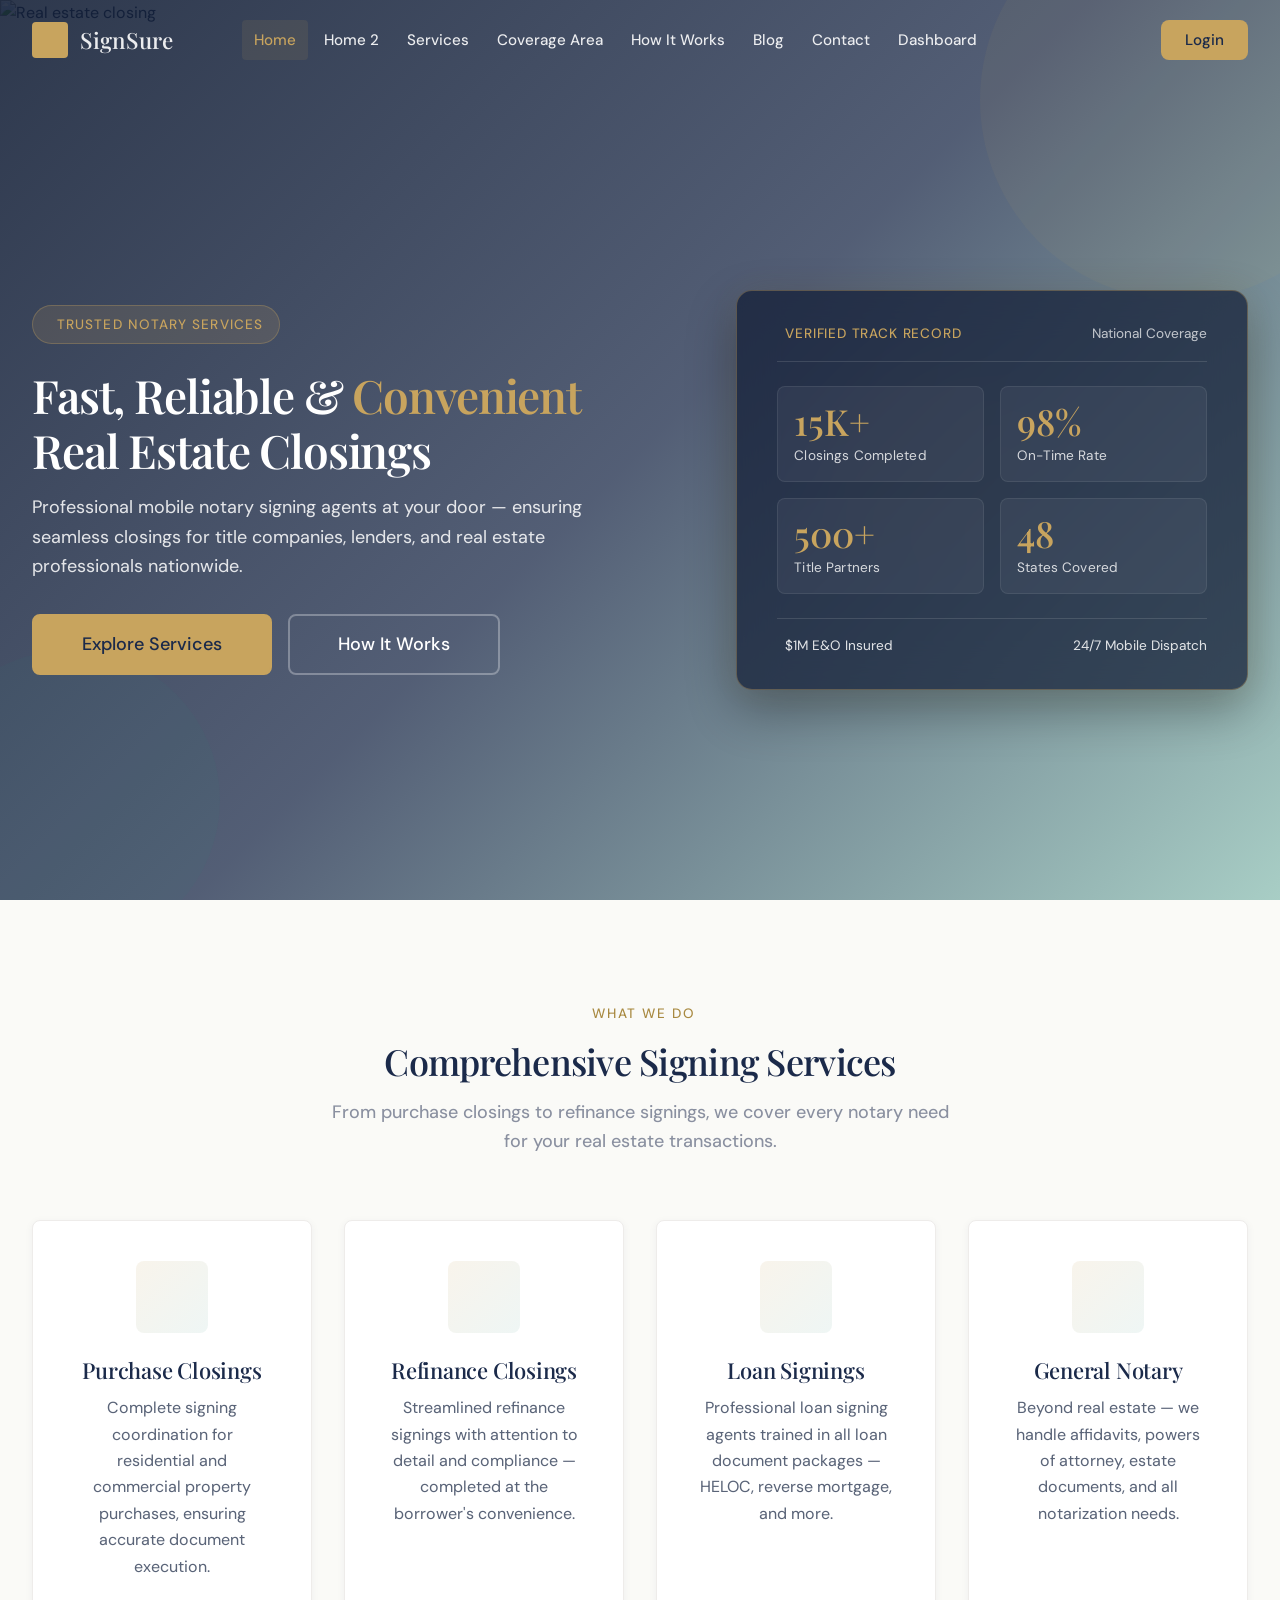
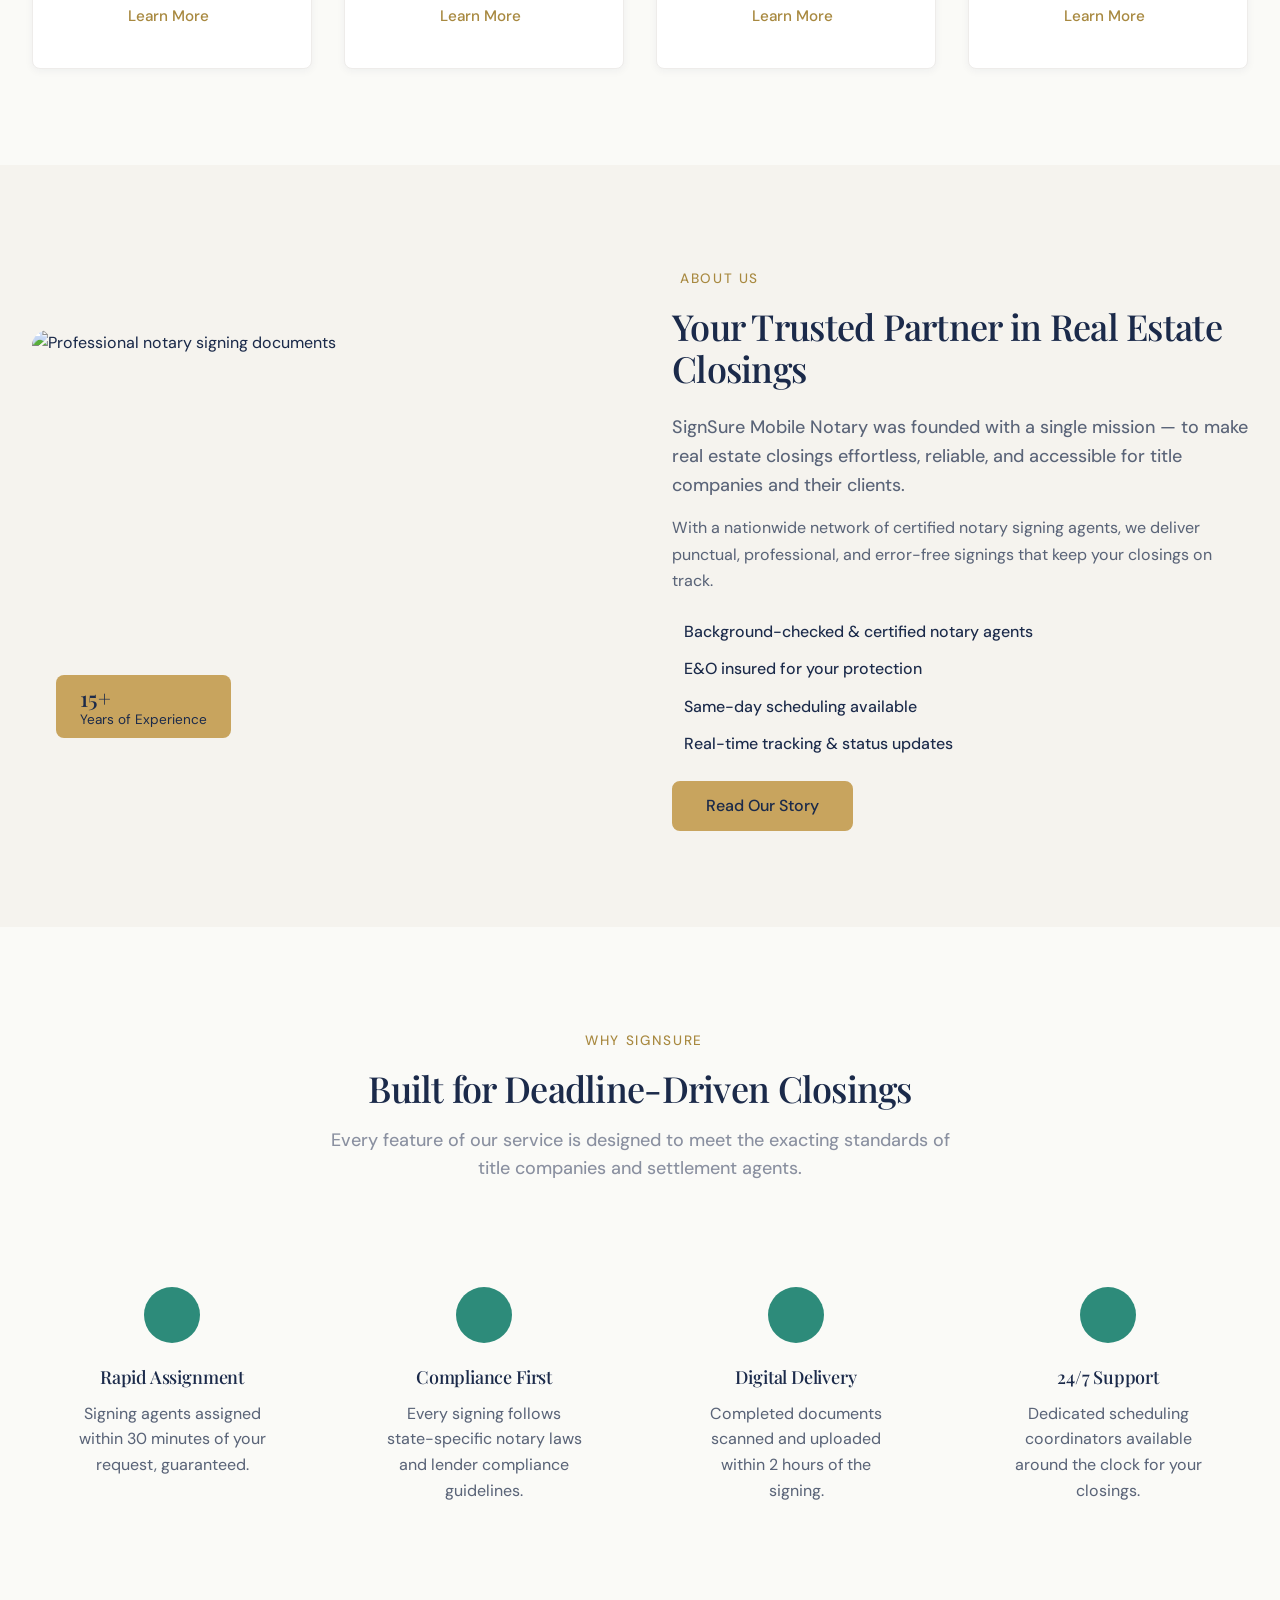
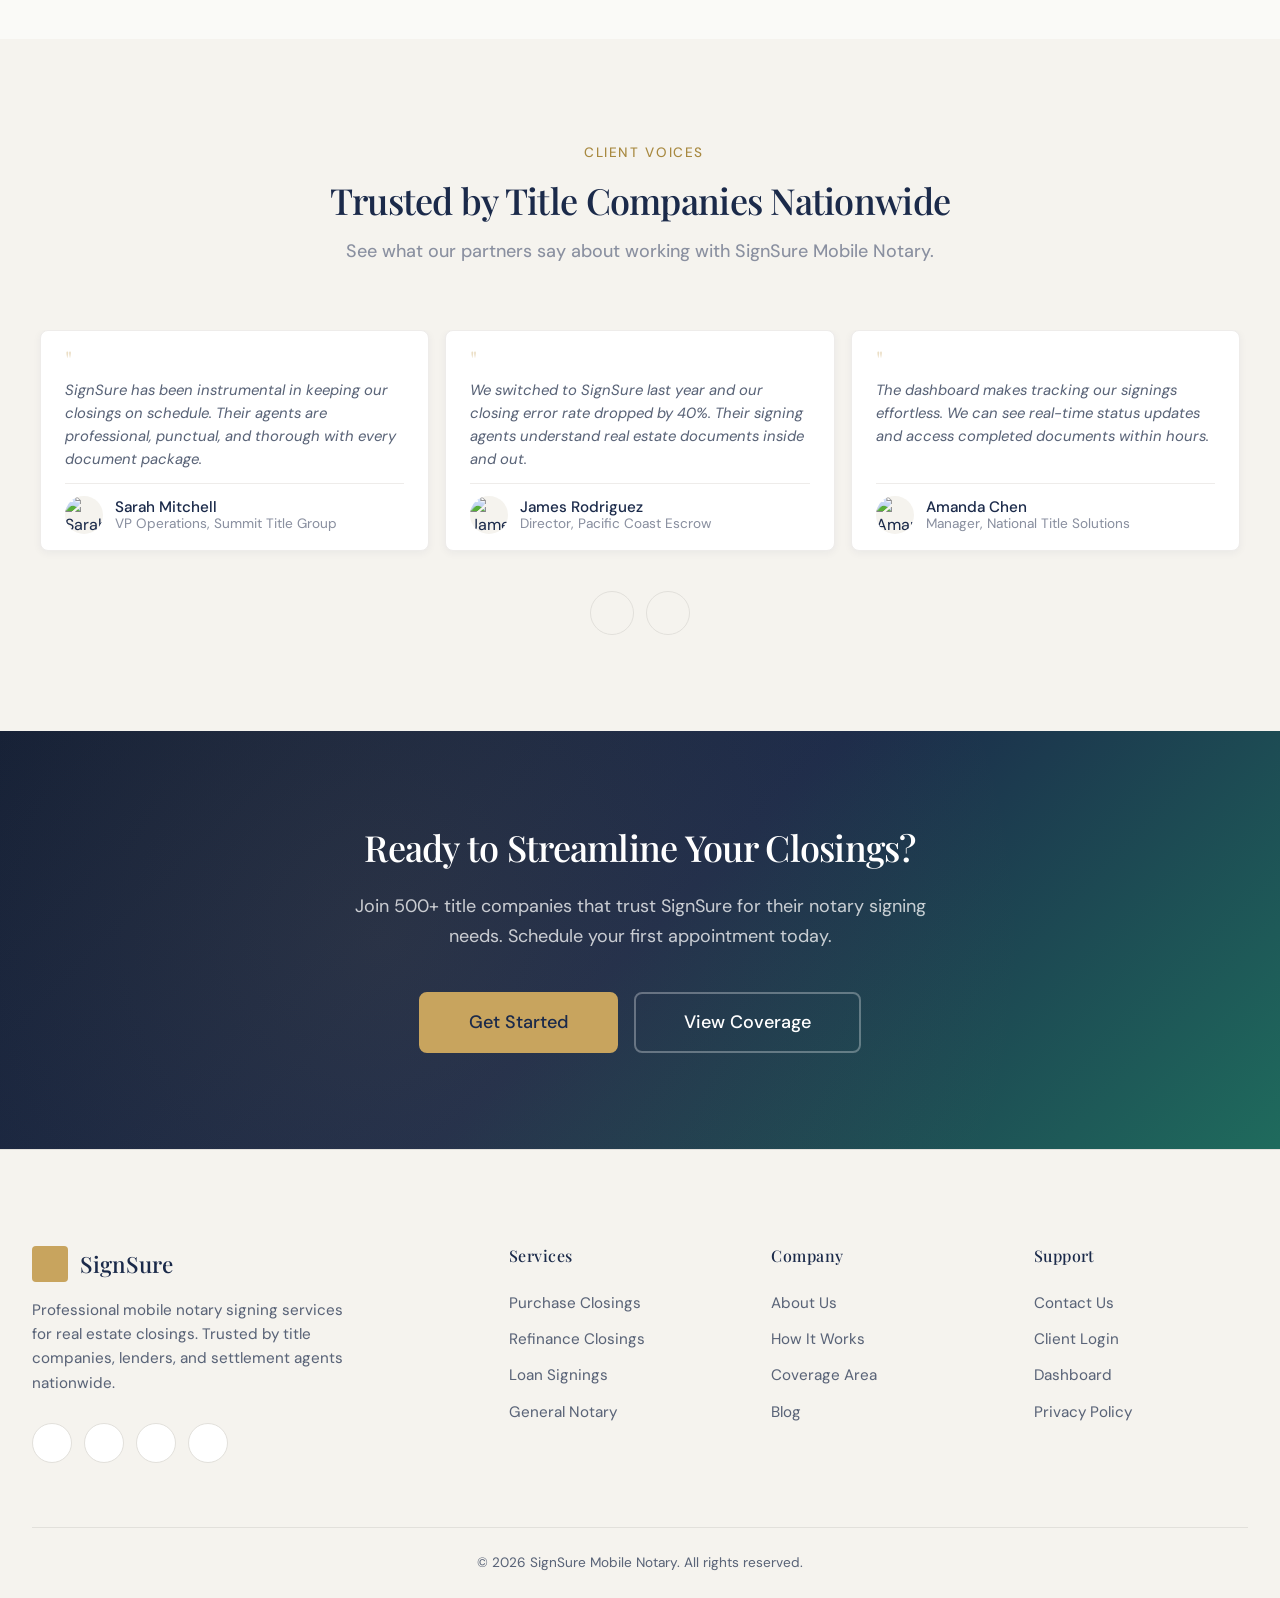
==== commit b0af425e: "Update dashboard header layout and fix hamburger styling issues" ====
--- a/index.html
+++ b/index.html
@@ -3,7 +3,7 @@
 <head>
   <meta charset="UTF-8">
   <meta name="viewport" content="width=device-width, initial-scale=1.0">
-  <link rel="icon" type="image/svg+xml" href="favicon.svg">
+  <link rel="icon" type="image/svg+xml" href="[data-uri]">
   <title>SignSure Mobile Notary – Trusted Real Estate Closings</title>
   <meta name="description" content="SignSure Mobile Notary delivers fast, reliable, and convenient mobile notary signing services for real estate closings. Serving title companies with professional notary agents.">
   <link rel="stylesheet" href="https://cdn.jsdelivr.net/npm/remixicon@4.6.0/fonts/remixicon.min.css">
@@ -82,15 +82,19 @@
       <a href="blog.html" class="drawer__link"><i class="ri-article-line"></i> Blog</a>
       <a href="contact.html" class="drawer__link"><i class="ri-mail-line"></i> Contact</a>
       <a href="dashboard.html" class="drawer__link"><i class="ri-dashboard-line"></i> Dashboard</a>
-      <a href="login.html" class="drawer__link"><i class="ri-login-box-line"></i> Login</a>
     </div>
     <div class="drawer__actions">
-      <button class="drawer__rtl-toggle" id="drawer-rtl-toggle" aria-label="Toggle RTL">
-        <i class="ri-arrow-left-right-line"></i>
-      </button>
-      <button class="drawer__theme-toggle" id="drawer-theme-toggle" aria-label="Toggle theme">
-        <i class="ri-moon-line theme-icon"></i>
-      </button>
+      <div class="drawer__actions-toggles">
+        <button class="drawer__rtl-toggle" id="drawer-rtl-toggle" aria-label="Toggle RTL">
+          <i class="ri-arrow-left-right-line"></i>
+        </button>
+        <button class="drawer__theme-toggle" id="drawer-theme-toggle" aria-label="Toggle theme">
+          <i class="ri-moon-line theme-icon"></i>
+        </button>
+      </div>
+      <a href="login.html" class="drawer__login-btn">
+        <i class="ri-login-box-line"></i> Login
+      </a>
     </div>
   </aside>
 
@@ -106,30 +110,43 @@
         <div class="hero__shape"></div>
       </div>
       <div class="container">
-        <div class="hero__content">
-          <span class="hero__tag"><i class="ri-shield-check-line"></i> Trusted Notary Services</span>
-          <h1 class="hero__title">Fast, Reliable &amp; <span class="highlight">Convenient</span> Real Estate Closings</h1>
-          <p class="hero__text">Professional mobile notary signing agents at your door — ensuring seamless closings for title companies, lenders, and real estate professionals nationwide.</p>
-          <div class="hero__actions">
-            <a href="services.html" class="btn btn--primary btn--lg">Explore Services</a>
-            <a href="how-it-works.html" class="btn btn--secondary btn--lg" style="border-color: rgba(255,255,255,0.3); color: #fff;">How It Works</a>
-          </div>
-          <div class="hero__stats">
-            <div>
-              <div class="hero__stat-value">15K+</div>
-              <div class="hero__stat-label">Closings Completed</div>
-            </div>
-            <div>
-              <div class="hero__stat-value">98%</div>
-              <div class="hero__stat-label">On-Time Rate</div>
-            </div>
-            <div>
-              <div class="hero__stat-value">500+</div>
-              <div class="hero__stat-label">Title Partners</div>
-            </div>
-            <div>
-              <div class="hero__stat-value">48</div>
-              <div class="hero__stat-label">States Covered</div>
+        <div class="hero__layout">
+          <div class="hero__content">
+            <span class="hero__tag"><i class="ri-shield-check-line"></i> Trusted Notary Services</span>
+            <h1 class="hero__title">Fast, Reliable &amp; <span class="highlight">Convenient</span> Real Estate Closings</h1>
+            <p class="hero__text">Professional mobile notary signing agents at your door — ensuring seamless closings for title companies, lenders, and real estate professionals nationwide.</p>
+            <div class="hero__actions">
+              <a href="services.html" class="btn btn--primary btn--lg">Explore Services</a>
+              <a href="how-it-works.html" class="btn btn--secondary btn--lg" style="border-color: rgba(255,255,255,0.3); color: #fff;">How It Works</a>
+            </div>
+          </div>
+
+          <div class="hero__stats-card">
+            <div class="hero__stats-card-header">
+              <span class="hero__stats-badge"><i class="ri-verified-badge-line"></i> Verified Track Record</span>
+              <span class="hero__stats-sub">National Coverage</span>
+            </div>
+            <div class="hero__stats-grid">
+              <div class="hero__stat-box">
+                <div class="hero__stat-value">15K+</div>
+                <div class="hero__stat-label">Closings Completed</div>
+              </div>
+              <div class="hero__stat-box">
+                <div class="hero__stat-value">98%</div>
+                <div class="hero__stat-label">On-Time Rate</div>
+              </div>
+              <div class="hero__stat-box">
+                <div class="hero__stat-value">500+</div>
+                <div class="hero__stat-label">Title Partners</div>
+              </div>
+              <div class="hero__stat-box">
+                <div class="hero__stat-value">48</div>
+                <div class="hero__stat-label">States Covered</div>
+              </div>
+            </div>
+            <div class="hero__stats-card-footer">
+              <div class="hero__stats-feature"><i class="ri-shield-check-fill"></i> $1M E&amp;O Insured</div>
+              <div class="hero__stats-feature"><i class="ri-time-fill"></i> 24/7 Mobile Dispatch</div>
             </div>
           </div>
         </div>
@@ -164,7 +181,7 @@
             <a href="services.html" class="service-card__link">Learn More <i class="ri-arrow-right-s-line"></i></a>
           </div>
           <div class="service-card">
-            <div class="service-card__icon"><i class="ri-stamp-line"></i></div>
+            <div class="service-card__icon"><i class="ri-quill-pen-line"></i></div>
             <h3 class="service-card__title">General Notary</h3>
             <p class="service-card__text">Beyond real estate — we handle affidavits, powers of attorney, estate documents, and all notarization needs.</p>
             <a href="services.html" class="service-card__link">Learn More <i class="ri-arrow-right-s-line"></i></a>
@@ -383,6 +400,11 @@
     </div>
   </footer>
 
+  <!-- Back to Top Button -->
+  <button class="back-to-top" id="back-to-top" aria-label="Back to top" title="Back to top">
+    <i class="ri-arrow-up-line"></i>
+  </button>
+
   <script src="assets/js/main.js"></script>
 </body>
 </html>
--- a/assets/css/style.css
+++ b/assets/css/style.css
@@ -60,13 +60,13 @@
   --weight-bold-inline: 500;
 
   /* Font Sizes */
-  --size-h1: 4.5rem;
-  --size-h2: 3.25rem;
-  --size-h3: 2.25rem;
-  --size-h4: 1.75rem;
-  --size-h5: 1.375rem;
+  --size-h1: 2.875rem;   /* ~46px (reduced from 72px) - refined hero size across all pages */
+  --size-h2: 2.25rem;    /* ~36px (reduced from 52px) */
+  --size-h3: 1.75rem;    /* ~28px (reduced from 36px) */
+  --size-h4: 1.375rem;   /* ~22px */
+  --size-h5: 1.125rem;   /* ~18px */
   --size-body: 1rem;
-  --size-lead: 1.2rem;
+  --size-lead: 1.125rem;
   --size-btn: 1rem;
   --size-label: 0.95rem;
   --size-caption: 0.85rem;
@@ -158,6 +158,8 @@
   scroll-behavior: smooth;
   font-size: 16px;
   -webkit-text-size-adjust: 100%;
+  overflow-x: clip; /* CRITICAL: prevents horizontal scroll at root without breaking position: sticky */
+  max-width: 100%;
 }
 
 body {
@@ -168,7 +170,7 @@
   color: var(--text-primary);
   background-color: var(--surface-bg);
   transition: background-color var(--transition-base), color var(--transition-base);
-  overflow-x: hidden;
+  overflow-x: clip;
   min-height: 100vh;
 }
 
@@ -508,27 +510,29 @@
 }
 
 .navbar__logo {
-  display: flex;
+  display: inline-flex;
   align-items: center;
   gap: var(--space-3);
   font-family: var(--font-heading);
   font-weight: var(--weight-h3);
-  font-size: 1.5rem;
+  font-size: 1.4rem;
+  line-height: 1;
   color: var(--text-primary);
   z-index: 1001;
   white-space: nowrap;
 }
 
 .navbar__logo-icon {
-  width: 40px;
-  height: 40px;
+  width: 36px;
+  height: 36px;
   background: var(--color-secondary);
   border-radius: var(--radius-sm);
-  display: flex;
+  display: inline-flex;
   align-items: center;
   justify-content: center;
   color: var(--text-on-secondary);
   font-size: 1.2rem;
+  line-height: 1;
   flex-shrink: 0;
 }
 
@@ -658,7 +662,7 @@
 .navbar__drawer {
   position: fixed;
   top: 0;
-  inset-inline-end: 0;
+  right: 0;
   width: 320px;
   max-width: 85vw;
   height: 100vh;
@@ -674,10 +678,13 @@
 }
 
 [dir="rtl"] .navbar__drawer {
+  right: auto;
+  left: 0;
   transform: translateX(-100%);
 }
 
-.navbar__drawer.active {
+.navbar__drawer.active,
+[dir="rtl"] .navbar__drawer.active {
   transform: translateX(0);
 }
 
@@ -740,10 +747,18 @@
 
 .drawer__actions {
   display: flex;
+  flex-direction: column;
+  align-items: center;
   gap: var(--space-3);
-  padding-block-start: var(--space-4);
+  padding-block-start: var(--space-5);
   border-top: 1px solid var(--border-light);
   margin-block-start: auto;
+}
+
+.drawer__actions-toggles {
+  display: flex;
+  gap: var(--space-3);
+  justify-content: center;
 }
 
 .drawer__theme-toggle,
@@ -758,12 +773,40 @@
   color: var(--text-secondary);
   font-size: 1.2rem;
   transition: all var(--transition-fast);
+  background: transparent;
+  cursor: pointer;
 }
 
 .drawer__theme-toggle:hover,
 .drawer__rtl-toggle:hover {
   border-color: var(--color-secondary);
   color: var(--color-secondary);
+}
+
+.drawer__login-btn {
+  display: flex;
+  align-items: center;
+  justify-content: center;
+  gap: var(--space-2);
+  width: 100%;
+  padding: var(--space-3) var(--space-5);
+  background: var(--color-secondary);
+  color: var(--text-on-secondary);
+  border-radius: var(--radius);
+  font-size: var(--size-label);
+  font-weight: var(--weight-btn);
+  min-height: 44px;
+  transition: all var(--transition-fast);
+  text-align: center;
+  border: 2px solid var(--color-secondary);
+}
+
+.drawer__login-btn:hover {
+  background: var(--color-secondary-dark);
+  border-color: var(--color-secondary-dark);
+  color: #fff;
+  transform: translateY(-1px);
+  box-shadow: 0 4px 12px rgba(200, 164, 94, 0.35);
 }
 
 /* Dark bg navbar support (e.g. for transparent navbar over dark hero) */
@@ -790,6 +833,14 @@
 }
 
 /* ── Navbar Responsive ── */
+@media (min-width: 1025px) {
+  .navbar__drawer,
+  .drawer-overlay,
+  .navbar__hamburger {
+    display: none !important;
+  }
+}
+
 @media (max-width: 1024px) {
   .navbar__links,
   .navbar__actions .navbar__theme-toggle,
@@ -818,8 +869,13 @@
   min-height: 100vh;
   display: flex;
   align-items: center;
-  padding-block-start: var(--navbar-height);
+  padding-block-start: calc(var(--navbar-height) + var(--space-8));
+  padding-block-end: var(--space-8);
   overflow: hidden;
+}
+
+.hero > .container {
+  margin-block: auto;
 }
 
 .hero__bg {
@@ -855,10 +911,20 @@
   );
 }
 
+.hero__layout {
+  display: grid;
+  grid-template-columns: 1.18fr 0.92fr;
+  gap: var(--space-8);
+  align-items: center;
+  position: relative;
+  z-index: 1;
+  width: 100%;
+}
+
 .hero__content {
   position: relative;
   z-index: 1;
-  max-width: 720px;
+  max-width: 620px;
 }
 
 .hero__tag {
@@ -874,14 +940,17 @@
   color: var(--color-secondary);
   letter-spacing: 0.08em;
   text-transform: uppercase;
-  margin-block-end: var(--space-6);
+  margin-block-end: var(--space-5);
   opacity: 0;
   animation: fadeSlideUp 0.8s ease 0.2s both;
 }
 
 .hero__title {
   color: #FFFFFF;
-  margin-block-end: var(--space-5);
+  font-size: var(--size-h1);
+  line-height: 1.18;
+  letter-spacing: -0.025em;
+  margin-block-end: var(--space-4);
   opacity: 0;
   animation: fadeSlideUp 0.8s ease 0.4s both;
 }
@@ -892,10 +961,10 @@
 
 .hero__text {
   font-size: var(--size-lead);
-  color: rgba(255, 255, 255, 0.8);
-  margin-block-end: var(--space-7);
+  color: rgba(255, 255, 255, 0.85);
+  margin-block-end: var(--space-6);
   max-width: 560px;
-  line-height: 1.7;
+  line-height: 1.65;
   opacity: 0;
   animation: fadeSlideUp 0.8s ease 0.6s both;
 }
@@ -906,6 +975,109 @@
   gap: var(--space-4);
   opacity: 0;
   animation: fadeSlideUp 0.8s ease 0.8s both;
+}
+
+/* Horizontal Stats Card for Home 1 */
+.hero__stats-card {
+  position: relative;
+  z-index: 1;
+  background: rgba(17, 29, 53, 0.72);
+  backdrop-filter: blur(20px);
+  -webkit-backdrop-filter: blur(20px);
+  border: 1px solid rgba(200, 164, 94, 0.35);
+  border-radius: var(--radius-lg);
+  padding: var(--space-6) var(--space-7);
+  box-shadow: 0 20px 50px rgba(0, 0, 0, 0.32), 0 0 35px rgba(200, 164, 94, 0.1);
+  opacity: 0;
+  animation: fadeSlideUp 0.8s ease 0.6s both;
+}
+
+[data-theme="dark"] .hero__stats-card {
+  background: rgba(26, 34, 53, 0.82);
+  border-color: rgba(212, 184, 122, 0.28);
+}
+
+.hero__stats-card-header {
+  display: flex;
+  align-items: center;
+  justify-content: space-between;
+  margin-block-end: var(--space-5);
+  padding-block-end: var(--space-4);
+  border-bottom: 1px solid rgba(255, 255, 255, 0.12);
+}
+
+.hero__stats-badge {
+  display: inline-flex;
+  align-items: center;
+  gap: var(--space-2);
+  font-size: var(--size-caption);
+  font-weight: var(--weight-label);
+  color: var(--color-secondary);
+  text-transform: uppercase;
+  letter-spacing: 0.06em;
+}
+
+.hero__stats-sub {
+  font-size: var(--size-caption);
+  color: rgba(255, 255, 255, 0.7);
+}
+
+.hero__stats-grid {
+  display: grid;
+  grid-template-columns: repeat(2, 1fr);
+  gap: var(--space-4);
+  margin-block-end: var(--space-5);
+}
+
+.hero__stat-box {
+  background: rgba(255, 255, 255, 0.05);
+  border: 1px solid rgba(255, 255, 255, 0.08);
+  border-radius: var(--radius);
+  padding: var(--space-4);
+  transition: transform var(--transition-fast), background var(--transition-fast), border-color var(--transition-fast);
+}
+
+.hero__stat-box:hover {
+  background: rgba(255, 255, 255, 0.09);
+  border-color: rgba(200, 164, 94, 0.4);
+  transform: translateY(-2px);
+}
+
+.hero__stat-box .hero__stat-value {
+  font-family: var(--font-heading);
+  font-weight: var(--weight-h2);
+  font-size: var(--size-h2);
+  color: var(--color-secondary);
+  line-height: 1;
+  margin-block-end: var(--space-2);
+}
+
+.hero__stat-box .hero__stat-label {
+  font-size: var(--size-caption);
+  color: rgba(255, 255, 255, 0.8);
+  letter-spacing: 0.01em;
+  line-height: 1.35;
+}
+
+.hero__stats-card-footer {
+  display: flex;
+  align-items: center;
+  justify-content: space-between;
+  gap: var(--space-3);
+  padding-block-start: var(--space-4);
+  border-top: 1px solid rgba(255, 255, 255, 0.12);
+}
+
+.hero__stats-feature {
+  display: flex;
+  align-items: center;
+  gap: var(--space-2);
+  font-size: var(--size-caption);
+  color: rgba(255, 255, 255, 0.85);
+}
+
+.hero__stats-feature i {
+  color: var(--color-accent);
 }
 
 .hero__stats {
@@ -1348,28 +1520,29 @@
 .testimonial-card {
   background: var(--surface-card);
   border-radius: var(--radius);
-  padding: var(--space-7);
+  padding: var(--space-4) var(--space-5);
   box-shadow: var(--shadow-sm);
   border: 1px solid var(--border-light);
   display: flex;
   flex-direction: column;
   position: relative;
+  height: 100%;
 }
 
 .testimonial-card__quote {
-  font-size: var(--size-h2);
+  font-size: 1.5rem;
   color: var(--color-secondary);
   font-family: var(--font-heading);
   line-height: 1;
-  margin-block-end: var(--space-4);
-  opacity: 0.3;
+  margin-block-end: var(--space-2);
+  opacity: 0.35;
 }
 
 .testimonial-card__text {
-  font-size: var(--size-body);
+  font-size: 0.925rem;
   color: var(--text-secondary);
-  line-height: 1.7;
-  margin-block-end: var(--space-5);
+  line-height: 1.55;
+  margin-block-end: var(--space-3);
   font-style: italic;
   flex: 1;
 }
@@ -1378,13 +1551,13 @@
   display: flex;
   align-items: center;
   gap: var(--space-3);
-  padding-block-start: var(--space-4);
+  padding-block-start: var(--space-3);
   border-top: 1px solid var(--border-light);
 }
 
 .testimonial-card__avatar {
-  width: 48px;
-  height: 48px;
+  width: 38px;
+  height: 38px;
   border-radius: 50%;
   object-fit: cover;
   background: var(--surface-elevated);
@@ -1394,11 +1567,13 @@
   font-weight: var(--weight-btn);
   color: var(--text-primary);
   font-size: var(--size-label);
+  line-height: 1.2;
 }
 
 .testimonial-card__role {
   font-size: var(--size-caption);
   color: var(--text-muted);
+  line-height: 1.2;
 }
 
 /* Testimonial Carousel */
@@ -1498,13 +1673,17 @@
    FOOTER
    ═══════════════════════════════════════════════════════ */
 .footer {
-  background: var(--color-primary-dark);
-  color: rgba(255, 255, 255, 0.7);
+  background: var(--surface-elevated);
+  border-top: 1px solid var(--border-color);
+  color: var(--text-secondary);
   padding-block-start: var(--space-11);
+  transition: background-color var(--transition-base), color var(--transition-base), border-color var(--transition-base);
 }
 
 [data-theme="dark"] .footer {
   background: #0A1018;
+  border-top: 1px solid var(--border-color);
+  color: rgba(255, 255, 255, 0.7);
 }
 
 .footer__grid {
@@ -1512,6 +1691,10 @@
   grid-template-columns: 2fr 1fr 1fr 1fr;
   gap: var(--space-8);
   padding-block-end: var(--space-9);
+  border-bottom: 1px solid var(--border-color);
+}
+
+[data-theme="dark"] .footer__grid {
   border-bottom: 1px solid rgba(255, 255, 255, 0.1);
 }
 
@@ -1522,12 +1705,17 @@
 }
 
 .footer__logo {
-  display: flex;
+  display: inline-flex;
   align-items: center;
   gap: var(--space-3);
   font-family: var(--font-heading);
   font-weight: var(--weight-h3);
-  font-size: 1.3rem;
+  font-size: 1.4rem;
+  line-height: 1;
+  color: var(--text-primary);
+}
+
+[data-theme="dark"] .footer__logo {
   color: #fff;
 }
 
@@ -1536,17 +1724,24 @@
   height: 36px;
   background: var(--color-secondary);
   border-radius: var(--radius-sm);
-  display: flex;
+  display: inline-flex;
   align-items: center;
   justify-content: center;
   color: var(--text-on-secondary);
-  font-size: 1rem;
+  font-size: 1.2rem;
+  line-height: 1;
+  flex-shrink: 0;
 }
 
 .footer__desc {
   font-size: var(--size-label);
   line-height: 1.6;
   max-width: 320px;
+  color: var(--text-secondary);
+}
+
+[data-theme="dark"] .footer__desc {
+  color: rgba(255, 255, 255, 0.7);
 }
 
 .footer__social {
@@ -1559,15 +1754,28 @@
   width: 40px;
   height: 40px;
   border-radius: 50%;
+  border: 1px solid var(--border-color);
+  background: var(--surface-card);
+  display: flex;
+  align-items: center;
+  justify-content: center;
+  color: var(--text-secondary);
+  transition: all var(--transition-fast);
+}
+
+.footer__social a:hover {
+  border-color: var(--color-secondary);
+  color: var(--color-primary);
+  background: rgba(200, 164, 94, 0.15);
+}
+
+[data-theme="dark"] .footer__social a {
   border: 1px solid rgba(255, 255, 255, 0.15);
-  display: flex;
-  align-items: center;
-  justify-content: center;
+  background: transparent;
   color: rgba(255, 255, 255, 0.6);
-  transition: all var(--transition-fast);
-}
-
-.footer__social a:hover {
+}
+
+[data-theme="dark"] .footer__social a:hover {
   border-color: var(--color-secondary);
   color: var(--color-secondary);
   background: rgba(200, 164, 94, 0.1);
@@ -1577,11 +1785,15 @@
   font-family: var(--font-heading);
   font-weight: var(--weight-h4);
   font-size: var(--size-body);
-  color: #fff;
+  color: var(--text-primary);
   margin-block-end: var(--space-5);
   letter-spacing: 0.03em;
 }
 
+[data-theme="dark"] .footer__heading {
+  color: #fff;
+}
+
 .footer__links {
   display: flex;
   flex-direction: column;
@@ -1590,11 +1802,19 @@
 
 .footer__links a {
   font-size: var(--size-label);
+  color: var(--text-secondary);
+  transition: color var(--transition-fast);
+}
+
+.footer__links a:hover {
+  color: var(--color-secondary-dark);
+}
+
+[data-theme="dark"] .footer__links a {
   color: rgba(255, 255, 255, 0.6);
-  transition: color var(--transition-fast);
-}
-
-.footer__links a:hover {
+}
+
+[data-theme="dark"] .footer__links a:hover {
   color: var(--color-secondary);
 }
 
@@ -1602,6 +1822,10 @@
   padding-block: var(--space-5);
   text-align: center;
   font-size: var(--size-caption);
+  color: var(--text-muted);
+}
+
+[data-theme="dark"] .footer__bottom {
   color: rgba(255, 255, 255, 0.4);
 }
 
@@ -1666,24 +1890,47 @@
   padding-block: var(--space-9);
 }
 
-.service-detail:nth-child(even) {
-  direction: ltr;
-}
-
-.service-detail:nth-child(even) .service-detail__image {
-  order: -1;
-}
-
-.service-detail__image {
+.service-detail .service-detail__content {
+  order: 1;
+}
+
+.service-detail .service-detail__image {
+  order: 2;
   border-radius: var(--radius-lg);
   overflow: hidden;
   aspect-ratio: 4/3;
+}
+
+.service-detail--reverse .service-detail__content {
+  order: 2;
+}
+
+.service-detail--reverse .service-detail__image {
+  order: 1;
 }
 
 .service-detail__image img {
   width: 100%;
   height: 100%;
   object-fit: cover;
+}
+
+@media (max-width: 768px) {
+  .service-detail {
+    grid-template-columns: 1fr;
+    gap: var(--space-6);
+    padding-block: var(--space-6);
+  }
+
+  .service-detail .service-detail__content,
+  .service-detail--reverse .service-detail__content {
+    order: 2;
+  }
+
+  .service-detail .service-detail__image,
+  .service-detail--reverse .service-detail__image {
+    order: 1;
+  }
 }
 
 .service-detail__content h3 {
@@ -2209,6 +2456,47 @@
   background: rgba(200, 164, 94, 0.15);
 }
 
+/* Contact Social Media Links */
+.contact-social {
+  display: flex;
+  gap: var(--space-3);
+  margin-block-start: var(--space-4);
+}
+
+.contact-social__link {
+  width: 44px;
+  height: 44px;
+  border-radius: 50%;
+  border: 1px solid var(--border-color);
+  background: var(--surface-card);
+  display: flex;
+  align-items: center;
+  justify-content: center;
+  color: var(--text-secondary);
+  font-size: 1.2rem;
+  transition: all var(--transition-base);
+}
+
+.contact-social__link:hover {
+  background: var(--color-secondary);
+  border-color: var(--color-secondary);
+  color: var(--text-on-secondary);
+  transform: translateY(-4px) scale(1.1);
+  box-shadow: 0 6px 16px rgba(200, 164, 94, 0.35);
+}
+
+[data-theme="dark"] .contact-social__link {
+  background: var(--surface-elevated);
+  border-color: var(--border-color);
+  color: var(--text-secondary);
+}
+
+[data-theme="dark"] .contact-social__link:hover {
+  background: var(--color-secondary);
+  border-color: var(--color-secondary);
+  color: #0F1520;
+}
+
 .contact-info__label {
   font-weight: var(--weight-btn);
   color: var(--text-primary);
@@ -2382,21 +2670,26 @@
   gap: var(--space-3);
   font-family: var(--font-heading);
   font-weight: var(--weight-h3);
-  font-size: 1.5rem;
+  font-size: 1.4rem;
+  line-height: 1;
   color: var(--text-primary);
   margin-block-end: var(--space-6);
+  text-align: center;
+  width: 100%;
 }
 
 .auth-card__logo-icon {
-  width: 44px;
-  height: 44px;
+  width: 36px;
+  height: 36px;
   background: var(--color-secondary);
-  border-radius: var(--radius);
-  display: flex;
+  border-radius: var(--radius-sm);
+  display: inline-flex;
   align-items: center;
   justify-content: center;
   color: var(--text-on-secondary);
-  font-size: 1.3rem;
+  font-size: 1.2rem;
+  line-height: 1;
+  flex-shrink: 0;
 }
 
 .auth-card__title {
@@ -2486,6 +2779,114 @@
   text-decoration: underline;
 }
 
+/* Auth floating toggle buttons */
+.auth-floating-toggles {
+  position: fixed;
+  top: 1.25rem;
+  inset-inline-end: 1.25rem;
+  display: flex;
+  gap: 0.5rem;
+  z-index: 200;
+}
+
+.auth-toggle-btn {
+  width: 42px;
+  height: 42px;
+  border-radius: var(--radius);
+  background: var(--surface-card);
+  border: 1px solid var(--border-color);
+  box-shadow: var(--shadow-sm);
+  display: flex;
+  align-items: center;
+  justify-content: center;
+  cursor: pointer;
+  color: var(--text-primary);
+  font-size: 1rem;
+  transition: all var(--transition-fast);
+}
+
+.auth-toggle-btn:hover {
+  border-color: var(--color-secondary);
+  color: var(--color-secondary);
+  background: var(--surface-elevated);
+}
+
+/* Password input with eye icon */
+.form__input-wrapper {
+  position: relative;
+  display: flex;
+  align-items: center;
+}
+
+.form__input-wrapper .form__input {
+  width: 100%;
+  padding-inline-end: 3rem;
+}
+
+.form__eye-btn {
+  position: absolute;
+  inset-inline-end: 0.75rem;
+  top: 50%;
+  transform: translateY(-50%);
+  background: none;
+  border: none;
+  cursor: pointer;
+  color: var(--text-muted);
+  font-size: 1.1rem;
+  display: flex;
+  align-items: center;
+  justify-content: center;
+  padding: 0.25rem;
+  border-radius: var(--radius-sm);
+  transition: color var(--transition-fast);
+  line-height: 1;
+}
+
+.form__eye-btn:hover {
+  color: var(--text-primary);
+}
+
+/* Remember me + Forgot password row */
+.form__row-between {
+  display: flex;
+  align-items: center;
+  justify-content: space-between;
+  gap: var(--space-3);
+  margin-block-end: var(--space-5);
+  flex-wrap: wrap;
+}
+
+/* Forgot password link */
+.auth-forgot-link {
+  font-size: var(--size-caption);
+  color: var(--color-secondary-dark);
+  font-weight: var(--weight-btn);
+  white-space: nowrap;
+  transition: color var(--transition-fast);
+}
+
+.auth-forgot-link:hover {
+  color: var(--color-secondary);
+  text-decoration: underline;
+}
+
+[data-theme="dark"] .auth-forgot-link {
+  color: var(--color-secondary);
+}
+
+/* Auth logo as anchor - override for link display */
+a.auth-card__logo {
+  display: flex;
+  width: 100%;
+  text-decoration: none;
+  transition: opacity var(--transition-fast);
+  justify-content: center;
+}
+
+a.auth-card__logo:hover {
+  opacity: 0.85;
+}
+
 /* Checkbox */
 .form__checkbox {
   display: flex;
@@ -2725,27 +3126,30 @@
 }
 
 .coming-soon__logo {
-  display: flex;
+  display: inline-flex;
   align-items: center;
   justify-content: center;
   gap: var(--space-3);
   font-family: var(--font-heading);
   font-weight: var(--weight-h3);
-  font-size: 1.5rem;
+  font-size: 1.4rem;
+  line-height: 1;
   color: #fff;
   margin-block-end: var(--space-8);
 }
 
 .coming-soon__logo-icon {
-  width: 44px;
-  height: 44px;
+  width: 36px;
+  height: 36px;
   background: var(--color-secondary);
-  border-radius: var(--radius);
-  display: flex;
+  border-radius: var(--radius-sm);
+  display: inline-flex;
   align-items: center;
   justify-content: center;
   color: var(--text-on-secondary);
-  font-size: 1.3rem;
+  font-size: 1.2rem;
+  line-height: 1;
+  flex-shrink: 0;
 }
 
 .coming-soon h1 {
@@ -2830,6 +3234,8 @@
 .dashboard {
   display: flex;
   min-height: 100vh;
+  /* NO overflow-x:hidden here — kills inner table scroll */
+  max-width: 100vw;
 }
 
 .dashboard__sidebar {
@@ -2843,8 +3249,27 @@
   inset-inline-start: 0;
   top: 0;
   bottom: 0;
+  height: 100vh;
+  height: 100dvh;
+  max-height: 100vh;
+  max-height: 100dvh;
   z-index: 100;
   transition: transform var(--transition-base);
+  overflow-y: auto;
+  overflow-x: hidden;
+  overscroll-behavior: contain;
+  scrollbar-width: thin;
+  /* Ensure inner nav can scroll without collapsing */
+  min-height: 0;
+}
+
+.dashboard__sidebar::-webkit-scrollbar {
+  width: 5px;
+}
+
+.dashboard__sidebar::-webkit-scrollbar-thumb {
+  background: var(--border-color);
+  border-radius: var(--radius-full);
 }
 
 .dashboard__sidebar-logo {
@@ -2853,11 +3278,14 @@
   gap: var(--space-3);
   font-family: var(--font-heading);
   font-weight: var(--weight-h3);
-  font-size: 1.25rem;
+  font-size: 1.4rem;
+  line-height: 1;
   color: var(--text-primary);
-  margin-block-end: var(--space-7);
-  padding-block-end: var(--space-5);
-  border-bottom: 1px solid var(--border-light);
+  text-decoration: none;
+  padding-block-end: var(--space-3);
+  margin-block-end: var(--space-3);
+  /* border moved to user profile below it */
+  flex-shrink: 0;
 }
 
 .dashboard__sidebar-logo-icon {
@@ -2865,18 +3293,40 @@
   height: 36px;
   background: var(--color-secondary);
   border-radius: var(--radius-sm);
-  display: flex;
+  display: inline-flex;
   align-items: center;
   justify-content: center;
   color: var(--text-on-secondary);
-  font-size: 1rem;
+  font-size: 1.2rem;
+  line-height: 1;
+  flex-shrink: 0;
+}
+
+.dashboard__toggles {
+  flex-shrink: 0;
 }
 
 .dashboard__nav {
   display: flex;
   flex-direction: column;
   gap: var(--space-1);
-  flex: 1;
+  flex: 1 1 auto;
+  min-height: 0;
+  overflow-y: auto;
+  overflow-x: hidden;
+  padding-inline-end: 2px;
+  scrollbar-width: thin;
+  /* Force overflow to work in flex child */
+  height: 0;
+}
+
+.dashboard__nav::-webkit-scrollbar {
+  width: 4px;
+}
+
+.dashboard__nav::-webkit-scrollbar-thumb {
+  background: var(--border-color);
+  border-radius: var(--radius-full);
 }
 
 .dashboard__nav-link {
@@ -2927,9 +3377,37 @@
 }
 
 .dashboard__sidebar-footer {
-  padding-block-start: var(--space-5);
+  padding-block-start: var(--space-4);
+  margin-block-start: var(--space-4);
   border-top: 1px solid var(--border-light);
-  margin-block-start: auto;
+  flex-shrink: 0;
+  display: flex;
+  flex-direction: column;
+  gap: var(--space-3);
+}
+
+/* Logout button at very bottom of sidebar */
+.dashboard__logout-btn {
+  display: flex;
+  align-items: center;
+  gap: var(--space-3);
+  padding: var(--space-3) var(--space-4);
+  border-radius: var(--radius);
+  font-size: var(--size-label);
+  font-weight: var(--weight-btn);
+  color: var(--color-error);
+  background: rgba(196, 75, 75, 0.06);
+  border: 1px solid rgba(196, 75, 75, 0.18);
+  text-decoration: none;
+  transition: background var(--transition-base), color var(--transition-base);
+  cursor: pointer;
+  width: 100%;
+  justify-content: flex-start;
+}
+
+.dashboard__logout-btn:hover {
+  background: rgba(196, 75, 75, 0.14);
+  color: #a03030;
 }
 
 .dashboard__user {
@@ -2968,21 +3446,44 @@
 .dashboard__main {
   flex: 1;
   margin-inline-start: 280px;
-  padding: var(--space-6);
+  padding: 0 var(--space-6) var(--space-6);
   min-height: 100vh;
+  min-width: 0;
+  max-width: 100%;
+  /* NO overflow-x:hidden — it blocks inner div[overflow-x:auto] table scrollers */
 }
 
 .dashboard__header {
+  position: sticky;
+  top: 0;
+  z-index: 95;
   display: flex;
   align-items: center;
   justify-content: space-between;
-  margin-block-end: var(--space-7);
-  flex-wrap: wrap;
+  padding: var(--space-4) var(--space-6);
+  margin-block-end: var(--space-6);
+  background: rgba(250, 250, 247, 0.95);
+  backdrop-filter: blur(16px);
+  -webkit-backdrop-filter: blur(16px);
+  border-bottom: 1px solid var(--border-light);
+  flex-wrap: nowrap;
   gap: var(--space-4);
+  transition: background-color var(--transition-base), border-color var(--transition-base);
+  /* Full-bleed header without negative margin overflow */
+  width: calc(100% + (2 * var(--space-6)));
+  margin-inline-start: calc(-1 * var(--space-6));
+  box-sizing: border-box;
+}
+
+[data-theme="dark"] .dashboard__header {
+  background: rgba(15, 21, 32, 0.92);
+  border-bottom-color: var(--border-color);
 }
 
 .dashboard__header h1 {
   font-size: var(--size-h3);
+  margin: 0;
+  white-space: nowrap;
 }
 
 .dashboard__header-actions {
@@ -3134,6 +3635,8 @@
   border: 1px solid var(--border-light);
   box-shadow: var(--shadow-sm);
   margin-block-end: var(--space-6);
+  min-width: 0;
+  max-width: 100%;
 }
 
 .dashboard__panel-header {
@@ -3153,6 +3656,8 @@
 .dashboard__table {
   width: 100%;
   border-collapse: collapse;
+  /* table-layout: auto ensures columns size to content, not viewport */
+  table-layout: auto;
 }
 
 .dashboard__table th {
@@ -3165,6 +3670,7 @@
   letter-spacing: 0.05em;
   border-bottom: 1px solid var(--border-light);
   background: var(--surface-elevated);
+  white-space: nowrap; /* CRITICAL: stops columns from collapsing/wrapping */
 }
 
 .dashboard__table td {
@@ -3172,6 +3678,14 @@
   font-size: var(--size-label);
   border-bottom: 1px solid var(--border-light);
   color: var(--text-primary);
+  white-space: nowrap; /* CRITICAL: forces table width to expand, triggers scroll */
+}
+
+/* Allow long content cells like file names or addresses to wrap only if needed */
+.dashboard__table td.wrap,
+.dashboard__table td:first-child {
+  white-space: normal;
+  min-width: 120px;
 }
 
 .dashboard__table tr:last-child td {
@@ -3286,13 +3800,10 @@
   white-space: nowrap;
 }
 
-/* Dashboard Sidebar Toggle (Mobile) */
+/* ═══ HAMBURGER TOGGLE — fixed outside sidebar, always reachable ═══ */
 .dashboard__sidebar-toggle {
-  display: none;
-  position: fixed;
-  top: var(--space-4);
-  inset-inline-start: var(--space-4);
-  z-index: 101;
+  display: none;                   /* hidden on desktop — sidebar always visible */
+  position: relative;
   width: 44px;
   height: 44px;
   border-radius: var(--radius);
@@ -3302,18 +3813,70 @@
   justify-content: center;
   color: var(--text-primary);
   box-shadow: var(--shadow-sm);
+  cursor: pointer;
+  font-size: 1.25rem;
+  transition: background var(--transition-fast);
+}
+
+.dashboard__sidebar-toggle:hover {
+  background: var(--surface-elevated);
+}
+
+/* ═══ SIDEBAR CLOSE BUTTON (mobile/tablet only) ═══ */
+.dashboard__sidebar-close {
+  display: none; /* hidden on desktop */
+  position: absolute;
+  top: 16px;
+  right: 16px;
+  width: 36px;
+  height: 36px;
+  border-radius: var(--radius);
+  background: var(--surface-elevated);
+  border: 1px solid var(--border-color);
+  align-items: center;
+  justify-content: center;
+  cursor: pointer;
+  color: var(--text-secondary);
+  font-size: 1.25rem;
+  z-index: 120;
+  transition: background var(--transition-fast), color var(--transition-fast);
+  flex-shrink: 0;
+}
+
+.dashboard__sidebar-close:hover {
+  background: var(--color-error, #e53e3e);
+  color: #fff;
+  border-color: transparent;
+}
+
+/* ═══ OVERLAY BACKDROP ═══ */
+.dashboard__sidebar-overlay {
+  display: none;
+  position: fixed;
+  inset: 0;
+  background: rgba(0, 0, 0, 0.45);
+  z-index: 105;                    /* above main content, below sidebar */
+  backdrop-filter: blur(2px);
+  -webkit-backdrop-filter: blur(2px);
+  opacity: 0;
+  pointer-events: none;
+  transition: opacity 0.25s ease;
+}
+
+.dashboard__sidebar-overlay.active {
+  opacity: 1;
+  pointer-events: auto;
 }
 
 /* Dashboard Theme & RTL toggles */
 .dashboard__toggles {
   display: flex;
   gap: var(--space-2);
-  margin-block-end: var(--space-4);
 }
 
 .dashboard__toggle-btn {
-  width: 36px;
-  height: 36px;
+  width: 40px;
+  height: 40px;
   border-radius: var(--radius);
   display: flex;
   align-items: center;
@@ -3322,6 +3885,9 @@
   color: var(--text-secondary);
   font-size: 1rem;
   transition: all var(--transition-fast);
+  background: transparent;
+  cursor: pointer;
+  flex-shrink: 0;
 }
 
 .dashboard__toggle-btn:hover {
@@ -3329,13 +3895,27 @@
   color: var(--color-secondary);
 }
 
+/* ═══ RESPONSIVE SIDEBAR ═══ */
+
+/* Tablet & mobile: sidebar slides off-screen; hamburger + overlay appear */
 @media (max-width: 1024px) {
   .dashboard__sidebar {
     transform: translateX(-100%);
+    z-index: 110;                  /* above overlay */
+    box-shadow: 4px 0 24px rgba(0,0,0,0.15);
+    /* Push top padding so logo clears the fixed hamburger (top:16 + h:44 + gap:12 = 72px) */
+    padding-block-start: 72px !important;
+  }
+
+  /* Logo row: nudge it right so it sits comfortably away from the left edge */
+  .dashboard__sidebar-logo {
+    padding-inline-start: 4px;
   }
 
   [dir="rtl"] .dashboard__sidebar {
     transform: translateX(100%);
+    left: auto;
+    right: 0;
   }
 
   .dashboard__sidebar.active {
@@ -3343,11 +3923,39 @@
   }
 
   .dashboard__main {
-    margin-inline-start: 0;
-  }
-
+    margin-inline-start: 0;        /* full width — no sidebar indent */
+  }
+
+  /* Show hamburger button */
   .dashboard__sidebar-toggle {
     display: flex;
+  }
+
+  /* Show close button inside sidebar */
+  .dashboard__sidebar-close {
+    display: flex;
+  }
+
+  /* Show overlay (JS adds .active class) */
+  .dashboard__sidebar-overlay {
+    display: block;
+  }
+
+  /* Sticky header — NO negative margins, use full width reset so it floats inside main padding */
+  .dashboard__header {
+    width: 100% !important;
+    margin-inline-start: 0 !important;
+    margin-inline-end: 0 !important;
+    padding-inline-start: 0.75rem !important;
+    padding-inline-end: 0.75rem !important;
+    padding-block: 0.75rem !important;
+    min-height: 60px;
+    box-sizing: border-box !important;
+  }
+
+  [dir="rtl"] .dashboard__header {
+    padding-inline-start: var(--space-6);
+    padding-inline-end: var(--space-6);
   }
 
   .kpi-grid {
@@ -3365,13 +3973,213 @@
   }
 
   .dashboard__header {
-    flex-direction: column;
-    align-items: flex-start;
+    flex-direction: row;
+    align-items: center;
+    padding-inline-start: var(--space-4);
+    padding-inline-end: var(--space-4);
+    margin-inline: calc(-1 * var(--space-4));
+    padding-block: var(--space-3);
+  }
+
+  [dir="rtl"] .dashboard__header {
+    padding-inline-start: var(--space-4);
+    padding-inline-end: calc(var(--space-4) + 48px);
   }
 
   .dashboard__search {
     min-width: 100%;
   }
+}
+
+/* ═══════════════════════════════════════════════════════
+   REPORTS CHART & ANALYTICS
+   ═══════════════════════════════════════════════════════ */
+.reports-chart-wrapper {
+  background: var(--surface-card);
+  border-radius: var(--radius);
+  padding: var(--space-6);
+  border: 1px solid var(--border-light);
+  box-shadow: var(--shadow-sm);
+  margin-block-end: var(--space-6);
+  min-width: 0;
+  max-width: 100%;
+}
+
+.reports-chart-header {
+  display: flex;
+  align-items: center;
+  justify-content: space-between;
+  flex-wrap: wrap;
+  gap: var(--space-4);
+  margin-block-end: var(--space-6);
+  padding-block-end: var(--space-4);
+  border-bottom: 1px solid var(--border-light);
+}
+
+.reports-legend {
+  display: flex;
+  align-items: center;
+  gap: var(--space-5);
+  flex-wrap: wrap;
+}
+
+.reports-legend__item {
+  display: flex;
+  align-items: center;
+  gap: var(--space-2);
+  font-size: var(--size-caption);
+  color: var(--text-secondary);
+}
+
+.reports-legend__dot {
+  width: 12px;
+  height: 12px;
+  border-radius: 3px;
+}
+
+.reports-bars-grid {
+  display: grid;
+  grid-template-columns: repeat(6, 1fr);
+  gap: var(--space-4);
+  align-items: end;
+  height: 240px;
+  padding-block-end: var(--space-2);
+  border-bottom: 2px solid var(--border-color);
+  position: relative;
+}
+
+.reports-bars-grid::before {
+  content: '';
+  position: absolute;
+  top: 25%;
+  left: 0;
+  right: 0;
+  border-top: 1px dashed var(--border-light);
+  pointer-events: none;
+}
+
+.reports-bars-grid::after {
+  content: '';
+  position: absolute;
+  top: 60%;
+  left: 0;
+  right: 0;
+  border-top: 1px dashed var(--border-light);
+  pointer-events: none;
+}
+
+.reports-bar-col {
+  display: flex;
+  flex-direction: column;
+  align-items: center;
+  height: 100%;
+  justify-content: flex-end;
+  position: relative;
+  cursor: pointer;
+  group: hover;
+}
+
+.reports-bar-stack {
+  width: 100%;
+  max-width: 56px;
+  display: flex;
+  flex-direction: row;
+  align-items: flex-end;
+  justify-content: center;
+  gap: 3px;
+  height: 100%;
+}
+
+.reports-bar {
+  width: 100%;
+  align-self: flex-end;
+  border-radius: var(--radius-sm) var(--radius-sm) 0 0;
+  transition: height var(--transition-base), filter var(--transition-base), transform var(--transition-base);
+  position: relative;
+  min-height: 4px;
+}
+
+.reports-bar-col:hover .reports-bar {
+  filter: brightness(1.1);
+  transform: scaleY(1.02);
+  transform-origin: bottom;
+}
+
+.reports-bar-tooltip {
+  position: absolute;
+  top: -38px;
+  background: var(--color-primary-dark);
+  color: #fff;
+  padding: 4px 8px;
+  border-radius: var(--radius-sm);
+  font-size: 0.75rem;
+  font-weight: var(--weight-bold-inline);
+  white-space: nowrap;
+  opacity: 0;
+  visibility: hidden;
+  transform: translateY(6px);
+  transition: all var(--transition-fast);
+  pointer-events: none;
+  z-index: 10;
+  box-shadow: var(--shadow-sm);
+}
+
+.reports-bar-col:hover .reports-bar-tooltip {
+  opacity: 1;
+  visibility: visible;
+  transform: translateY(0);
+}
+
+.reports-month-label {
+  margin-block-start: var(--space-3);
+  font-size: var(--size-caption);
+  font-weight: var(--weight-label);
+  color: var(--text-secondary);
+}
+
+.reports-breakdown-grid {
+  display: grid;
+  grid-template-columns: 1fr;
+  gap: var(--space-6);
+  margin-block-end: var(--space-6);
+}
+
+@media (max-width: 900px) {
+  .reports-breakdown-grid {
+    grid-template-columns: 1fr;
+  }
+}
+
+.breakdown-row {
+  display: flex;
+  flex-direction: column;
+  gap: var(--space-2);
+  margin-block-end: var(--space-4);
+}
+
+.breakdown-row:last-child {
+  margin-block-end: 0;
+}
+
+.breakdown-header {
+  display: flex;
+  justify-content: space-between;
+  font-size: var(--size-label);
+  font-weight: var(--weight-label);
+}
+
+.breakdown-bar-bg {
+  width: 100%;
+  height: 8px;
+  background: var(--surface-elevated);
+  border-radius: var(--radius-full);
+  overflow: hidden;
+}
+
+.breakdown-bar-fill {
+  height: 100%;
+  border-radius: var(--radius-full);
+  transition: width 1s ease;
 }
 
 /* ═══════════════════════════════════════════════════════
@@ -3379,19 +4187,38 @@
    ═══════════════════════════════════════════════════════ */
 @media (max-width: 1024px) {
   :root {
-    --size-h1: 3.5rem;
-    --size-h2: 2.5rem;
-    --size-h3: 2rem;
-    --size-h4: 1.5rem;
+    --size-h1: 2.375rem;
+    --size-h2: 1.875rem;
+    --size-h3: 1.5rem;
+    --size-h4: 1.25rem;
+  }
+
+  .hero__layout {
+    gap: var(--space-6);
+  }
+}
+
+@media (max-width: 860px) {
+  .hero__layout {
+    grid-template-columns: 1fr;
+    gap: var(--space-7);
+  }
+
+  .hero__content {
+    max-width: 100%;
+  }
+
+  .hero__stats-card {
+    max-width: 560px;
   }
 }
 
 @media (max-width: 768px) {
   :root {
-    --size-h1: 2.75rem;
-    --size-h2: 2rem;
-    --size-h3: 1.75rem;
-    --size-h4: 1.375rem;
+    --size-h1: 1.875rem;
+    --size-h2: 1.5rem;
+    --size-h3: 1.25rem;
+    --size-h4: 1.125rem;
   }
 
   section {
@@ -3419,6 +4246,11 @@
     order: 0;
   }
 
+  .hero {
+    padding-block-start: calc(var(--navbar-height) + var(--space-6));
+    padding-block-end: var(--space-8);
+  }
+
   .hero--split {
     grid-template-columns: 1fr;
     padding-block-start: calc(var(--navbar-height) + var(--space-6));
@@ -3431,10 +4263,10 @@
 
 @media (max-width: 360px) {
   :root {
-    --size-h1: 2.25rem;
-    --size-h2: 1.75rem;
-    --size-h3: 1.5rem;
-    --size-h4: 1.25rem;
+    --size-h1: 1.625rem;
+    --size-h2: 1.35rem;
+    --size-h3: 1.15rem;
+    --size-h4: 1rem;
   }
 
   .container {
@@ -3527,3 +4359,516 @@
   background: rgba(200, 164, 94, 0.25);
   color: var(--text-primary);
 }
+
+/* ═══════════════════════════════════════════════════════
+   BACK TO TOP BUTTON
+   ═══════════════════════════════════════════════════════ */
+.back-to-top {
+  position: fixed;
+  bottom: 2rem;
+  right: 2rem;
+  width: 48px;
+  height: 48px;
+  border-radius: 50%;
+  background: var(--color-primary);
+  color: #ffffff;
+  border: 2px solid var(--color-secondary);
+  box-shadow: 0 4px 20px rgba(27, 42, 74, 0.25), 0 0 15px rgba(200, 164, 94, 0.2);
+  display: flex;
+  align-items: center;
+  justify-content: center;
+  font-size: 1.3rem;
+  cursor: pointer;
+  opacity: 0;
+  visibility: hidden;
+  transform: translateY(20px) scale(0.9);
+  transition: opacity var(--transition-base), visibility var(--transition-base), transform var(--transition-base), background-color var(--transition-fast), color var(--transition-fast), box-shadow var(--transition-fast), border-color var(--transition-fast);
+  z-index: 1000;
+  outline: none;
+}
+
+.back-to-top.visible {
+  opacity: 1;
+  visibility: visible;
+  transform: translateY(0) scale(1);
+}
+
+.back-to-top:hover {
+  background: var(--color-secondary);
+  color: var(--text-on-secondary);
+  transform: translateY(-4px) scale(1.05);
+  box-shadow: 0 8px 25px rgba(200, 164, 94, 0.45);
+}
+
+.back-to-top:active {
+  transform: translateY(-1px) scale(0.98);
+}
+
+.back-to-top:focus-visible {
+  outline: 2px solid var(--color-secondary);
+  outline-offset: 3px;
+}
+
+[data-theme="dark"] .back-to-top {
+  background: var(--surface-card);
+  color: var(--color-secondary);
+  border-color: var(--color-secondary);
+  box-shadow: 0 4px 20px rgba(0, 0, 0, 0.5), 0 0 15px rgba(200, 164, 94, 0.2);
+}
+
+[data-theme="dark"] .back-to-top:hover {
+  background: var(--color-secondary);
+  color: #0F1520;
+}
+
+@media (max-width: 768px) {
+  .back-to-top {
+    bottom: 1.25rem;
+    right: 1.25rem;
+    width: 44px;
+    height: 44px;
+    font-size: 1.15rem;
+  }
+}
+
+
+/* =======================================================
+   COMPREHENSIVE MOBILE RESPONSIVE FIXES
+   ======================================================= */
+
+/* FIX 1: Home 1 - Hero stats 3x2 grid on mobile */
+@media (max-width: 600px) {
+  .hero__stats-grid {
+    grid-template-columns: repeat(3, 1fr);
+    gap: 0.75rem;
+  }
+  .hero__stat-box { padding: 0.75rem 0.5rem; }
+  .hero__stat-box .hero__stat-value { font-size: 1.125rem; }
+  .hero__stat-box .hero__stat-label { font-size: 0.68rem; line-height: 1.3; }
+  .hero__stats-card-footer { flex-direction: column; align-items: flex-start; gap: 0.5rem; }
+  .hero__stats-card { max-width: 100%; }
+}
+
+/* FIX 2: Home 1 - Blog/Author cards at 768px */
+@media (max-width: 768px) {
+  .blog-grid { grid-template-columns: 1fr; gap: 1.5rem; }
+  .blog-card { display: flex; flex-direction: column; }
+  .team-card { display: flex; flex-direction: column; }
+}
+
+/* FIX 3: Home2 - hero split layout on mobile */
+@media (max-width: 768px) {
+  .hero--split { grid-template-columns: 1fr; }
+  .hero--split .hero__content { text-align: center; }
+  .hero--split .hero__visual { aspect-ratio: 16/9; }
+}
+
+/* ═══════════════════════════════════════════════════════
+   FIX 4-10: DASHBOARD COMPLETE RESPONSIVE SYSTEM
+   Covers: mobile (≤768px), 768px, tablet (769-1024px), 1024px
+   ═══════════════════════════════════════════════════════ */
+
+/* ── Shared: every table in every panel needs a scroll wrapper ── */
+/* Applied via CSS — all .dashboard__panel-body that hold tables get clip + scroll */
+.dashboard__panel-body {
+  overflow-x: auto;
+  max-width: 100%;
+}
+
+.dashboard__content-panel {
+  max-width: 100%;
+  min-width: 0;
+  /* NO overflow-x:hidden — kills table scroll wrappers inside panels */
+}
+
+/* ── FIX 4: Mobile (≤768px) ── */
+@media (max-width: 768px) {
+
+  /* Main layout */
+  .dashboard__main {
+    margin-inline-start: 0 !important;
+    padding: 0 0.75rem 1.5rem !important;
+    max-width: 100vw !important;
+    /* NO overflow-x:hidden — kills inner scroll */
+  }
+
+
+
+  /* KPI cards: 2 columns */
+  .kpi-grid {
+    grid-template-columns: repeat(2, 1fr) !important;
+    gap: 0.75rem !important;
+    margin-block-end: 1.5rem !important;
+  }
+  .kpi-card { padding: 0.75rem !important; }
+  .kpi-card__value { font-size: 1.125rem !important; }
+  .kpi-card__label { font-size: 0.7rem !important; }
+
+  /* All panels */
+  .dashboard__content-panel,
+  .dashboard__panel {
+    min-width: 0 !important;
+    max-width: 100% !important;
+    /* DO NOT set overflow-x:hidden here — it blocks inner table scroll wrappers */
+  }
+  .dashboard__panel-header {
+    flex-wrap: wrap;
+    gap: 0.75rem;
+  }
+  .dashboard__panel-body {
+    overflow-x: auto;
+    -webkit-overflow-scrolling: touch;
+  }
+  .dashboard__grid {
+    grid-template-columns: 1fr !important;
+    gap: 1rem !important;
+  }
+
+  /* ── TABLES AS CARDS (NO SCROLLING) ── */
+  .dashboard__panel-body, 
+  div[style*="overflow-x: auto"] {
+    overflow-x: hidden !important;
+  }
+  
+  .dashboard__table {
+    display: flex !important;
+    flex-direction: column !important;
+    width: 100% !important;
+    min-width: 0 !important;
+    border: none !important;
+  }
+  .dashboard__table thead {
+    display: none !important;
+  }
+  .dashboard__table tbody {
+    display: flex !important;
+    flex-direction: column !important;
+    gap: 1rem !important;
+    width: 100% !important;
+  }
+  .dashboard__table tr {
+    display: flex !important;
+    flex-direction: column !important;
+    background: var(--surface-bg) !important;
+    border: 1px solid var(--border-light) !important;
+    border-radius: var(--radius) !important;
+    padding: 0.5rem !important;
+  }
+  .dashboard__table td {
+    display: flex !important;
+    flex-direction: row !important;
+    justify-content: flex-end !important;
+    align-items: center !important;
+    padding: 0.5rem 0.25rem !important;
+    border-bottom: 1px solid rgba(0,0,0,0.05) !important;
+    white-space: normal !important;
+    min-width: 0 !important;
+    text-align: right !important;
+    gap: 1rem !important;
+  }
+  .dashboard__table td:last-child {
+    border-bottom: none !important;
+  }
+  .dashboard__table td::before {
+    content: "•";
+    color: var(--color-secondary);
+    margin-right: auto;
+    font-weight: bold;
+    opacity: 0.5;
+  }
+  .dashboard__table td:first-child::before {
+    content: "ID:";
+    opacity: 1;
+  }
+  .dashboard__table td:first-child {
+    font-weight: bold;
+    color: var(--color-secondary-dark);
+  }
+
+  /* ── Overview panel ── */
+  #panel-overview .dashboard__grid {
+    grid-template-columns: 1fr !important;
+  }
+
+  /* ── Appointments panel ── */
+  #panel-appointments .dashboard__panel-header {
+    flex-direction: column;
+    align-items: flex-start;
+  }
+  #panel-appointments .dashboard__table { min-width: 620px; }
+
+  /* ── Documents panel ── */
+  #panel-documents .dashboard__panel-header {
+    flex-direction: column;
+    align-items: flex-start;
+  }
+  #panel-documents .dashboard__search {
+    width: 100% !important;
+    min-width: unset !important;
+  }
+  #panel-documents .dashboard__table { min-width: 540px; }
+
+  /* ── Messages panel ── */
+  .message-item {
+    padding: 0.75rem;
+    align-items: flex-start;
+    min-width: 0;
+    max-width: 100%;
+    flex-wrap: wrap;
+  }
+  .message-item__avatar {
+    width: 34px;
+    height: 34px;
+    flex-shrink: 0;
+  }
+  .message-item__content {
+    min-width: 0;
+    flex: 1 1 160px;
+  }
+  .message-item__meta {
+    flex-shrink: 0;
+    text-align: right;
+  }
+
+  /* ── Invoices panel ── */
+  #panel-invoices .dashboard__table { min-width: 500px; }
+  #panel-invoices .dashboard__panel-header {
+    flex-direction: column;
+    align-items: flex-start;
+  }
+
+  /* ── Users panel ── */
+  #panel-users .dashboard__table { min-width: 480px; }
+  #panel-users .dashboard__panel-header {
+    flex-direction: column;
+    align-items: flex-start;
+  }
+
+  /* ── Reports panel ── */
+  .reports-chart-wrapper {
+    padding: 1rem !important;
+  }
+  .reports-chart-header {
+    flex-direction: column !important;
+    align-items: flex-start !important;
+    gap: 0.75rem !important;
+  }
+  .reports-bars-grid {
+    height: 160px;
+    gap: 0.375rem;
+  }
+  .reports-month-label {
+    font-size: 0.6rem !important;
+  }
+  .reports-breakdown-grid {
+    grid-template-columns: 1fr !important;
+  }
+  .breakdown-header {
+    flex-wrap: wrap;
+    gap: 0.25rem;
+  }
+
+  /* ── Settings panel ── */
+  #panel-settings .dashboard__panel { overflow: visible !important; }
+  #panel-settings form {
+    max-width: 100% !important;
+    width: 100%;
+  }
+  #panel-settings .form__row {
+    flex-direction: column !important;
+    gap: 0 !important;
+  }
+  #panel-settings .form__row .form__group {
+    width: 100% !important;
+  }
+  #panel-settings .form__input {
+    width: 100% !important;
+    box-sizing: border-box;
+  }
+  #panel-settings label[style*="justify-content: space-between"] {
+    gap: 1rem !important;
+    flex-wrap: nowrap !important;
+  }
+  #panel-settings div[style*="display: flex; gap: var(--space-3)"] {
+    flex-wrap: wrap !important;
+  }
+  #panel-settings div[style*="display: flex; gap: var(--space-3)"] .btn {
+    flex: 1;
+    min-width: 100px;
+    justify-content: center;
+  }
+}
+
+/* ── FIX 5: Tablet (769px – 1024px) ── */
+@media (min-width: 769px) and (max-width: 1024px) {
+
+  .dashboard__main {
+    margin-inline-start: 0 !important;
+    padding: 0 1.25rem 1.5rem !important;
+    max-width: 100vw !important;
+    /* NO overflow-x:hidden — kills inner scroll */
+  }
+
+  .dashboard__header {
+    width: 100% !important;
+    margin-inline-start: 0 !important;
+    margin-inline-end: 0 !important;
+    padding-inline-start: 1.25rem !important;
+    padding-inline-end: 1.25rem !important;
+    padding-block: 1rem !important;
+    min-height: 68px;
+    box-sizing: border-box !important;
+  }
+
+  /* KPI: 2 columns on tablet */
+  .kpi-grid {
+    grid-template-columns: repeat(2, 1fr) !important;
+    gap: 1rem !important;
+  }
+
+  /* All panels */
+  .dashboard__content-panel,
+  .dashboard__panel {
+    min-width: 0 !important;
+    max-width: 100% !important;
+  }
+  .dashboard__panel-header { flex-wrap: wrap; gap: 0.75rem; }
+
+  /* ── TABLES AS CARDS (NO SCROLLING) ── */
+  .dashboard__panel-body, 
+  div[style*="overflow-x: auto"] {
+    overflow-x: hidden !important;
+  }
+  
+  .dashboard__table {
+    display: flex !important;
+    flex-direction: column !important;
+    width: 100% !important;
+    min-width: 0 !important;
+    border: none !important;
+  }
+  .dashboard__table thead {
+    display: none !important;
+  }
+  .dashboard__table tbody {
+    display: flex !important;
+    flex-direction: column !important;
+    gap: 1rem !important;
+    width: 100% !important;
+  }
+  .dashboard__table tr {
+    display: flex !important;
+    flex-direction: column !important;
+    background: var(--surface-bg) !important;
+    border: 1px solid var(--border-light) !important;
+    border-radius: var(--radius) !important;
+    padding: 0.5rem !important;
+  }
+  .dashboard__table td {
+    display: flex !important;
+    flex-direction: row !important;
+    justify-content: flex-end !important;
+    align-items: center !important;
+    padding: 0.5rem 0.25rem !important;
+    border-bottom: 1px solid rgba(0,0,0,0.05) !important;
+    white-space: normal !important;
+    min-width: 0 !important;
+    text-align: right !important;
+    gap: 1rem !important;
+  }
+  .dashboard__table td:last-child {
+    border-bottom: none !important;
+  }
+  .dashboard__table td::before {
+    content: "•";
+    color: var(--color-secondary);
+    margin-right: auto;
+    font-weight: bold;
+    opacity: 0.5;
+  }
+  .dashboard__table td:first-child::before {
+    content: "ID:";
+    opacity: 1;
+  }
+  .dashboard__table td:first-child {
+    font-weight: bold;
+    color: var(--color-secondary-dark);
+  }
+
+  /* Reports */
+  .reports-chart-header {
+    flex-wrap: wrap !important;
+    gap: 1rem !important;
+  }
+  .reports-bars-grid { height: 200px; }
+  .reports-breakdown-grid { grid-template-columns: 1fr !important; }
+
+  /* Settings */
+  #panel-settings form {
+    max-width: 100% !important;
+    width: 100%;
+  }
+  #panel-settings .form__row {
+    flex-direction: column !important;
+  }
+  #panel-settings .form__row .form__group {
+    width: 100% !important;
+  }
+}
+
+/* ── FIX 6: Home2 inline-style grid sections on mobile ── */
+@media (max-width: 768px) {
+  .hero--alt ~ section .reveal > div,
+  main > section > div > .reveal > div {
+    grid-template-columns: 1fr !important;
+  }
+  main > section > div > div[style] {
+    grid-template-columns: 1fr !important;
+  }
+  main section div[style*="gap: var(--space-4); margin-block-end: var(--space-6)"] {
+    grid-template-columns: repeat(2, 1fr) !important;
+  }
+}
+
+/* ── FIX 7: Hamburger drawer actions ── */
+.drawer__actions {
+  display: flex;
+  flex-direction: column;
+  align-items: center;
+  gap: 0.75rem;
+  padding-block-start: 1.25rem;
+  border-top: 1px solid var(--border-light);
+  margin-block-start: auto;
+}
+.drawer__actions-toggles {
+  display: flex;
+  gap: 0.75rem;
+  justify-content: center;
+}
+
+/* ── FIX 8: Hero action buttons on mobile ── */
+@media (max-width: 768px) {
+  .hero__actions,
+  .hero--split .hero__content > div[style*="display: flex"] {
+    display: flex !important;
+    flex-direction: column !important;
+    width: 100%;
+    align-items: stretch !important;
+    gap: var(--space-4) !important;
+  }
+  .hero__actions .btn,
+  .hero--split .hero__content > div[style*="display: flex"] .btn {
+    width: 100% !important;
+    text-align: center;
+    justify-content: center;
+    margin: 0 !important;
+  }
+}
+
+/* ── FIX 9: Contact & Page Hero mobile ── */
+@media (max-width: 768px) {
+  .contact-social { justify-content: center !important; }
+  .page-hero h1 { font-size: 1.5rem !important; }
+  .page-hero .lead { font-size: 1rem !important; }
+}
+
--- a/assets/css/rtl.css
+++ b/assets/css/rtl.css
@@ -7,15 +7,26 @@
   direction: rtl;
 }
 
-/* Drawer flips */
-[dir="rtl"] .navbar__drawer {
-  inset-inline-end: auto;
-  inset-inline-start: 0;
-  transform: translateX(-100%);
+/* Desktop: Hide drawer & hamburger in RTL as well */
+@media (min-width: 1025px) {
+  [dir="rtl"] .navbar__drawer,
+  [dir="rtl"] .drawer-overlay,
+  [dir="rtl"] .navbar__hamburger {
+    display: none !important;
+  }
 }
 
-[dir="rtl"] .navbar__drawer.active {
-  transform: translateX(0);
+/* Mobile Drawer flips */
+@media (max-width: 1024px) {
+  [dir="rtl"] .navbar__drawer {
+    right: auto;
+    left: 0;
+    transform: translateX(-100%);
+  }
+
+  [dir="rtl"] .navbar__drawer.active {
+    transform: translateX(0);
+  }
 }
 
 /* Timeline */
@@ -40,11 +51,6 @@
   border-inline-end: 3px solid var(--color-secondary);
   padding-inline-start: 0;
   padding-inline-end: var(--space-5);
-}
-
-/* Service detail alternate flip */
-[dir="rtl"] .service-detail:nth-child(even) {
-  direction: rtl;
 }
 
 /* Dashboard sidebar */
@@ -86,3 +92,17 @@
   inset-inline-start: 12%;
   inset-inline-end: 12%;
 }
+
+/* Back to top button flip in RTL */
+[dir="rtl"] .back-to-top {
+  right: auto;
+  left: 2rem;
+}
+
+@media (max-width: 768px) {
+  [dir="rtl"] .back-to-top {
+    right: auto;
+    left: 1.25rem;
+  }
+}
+
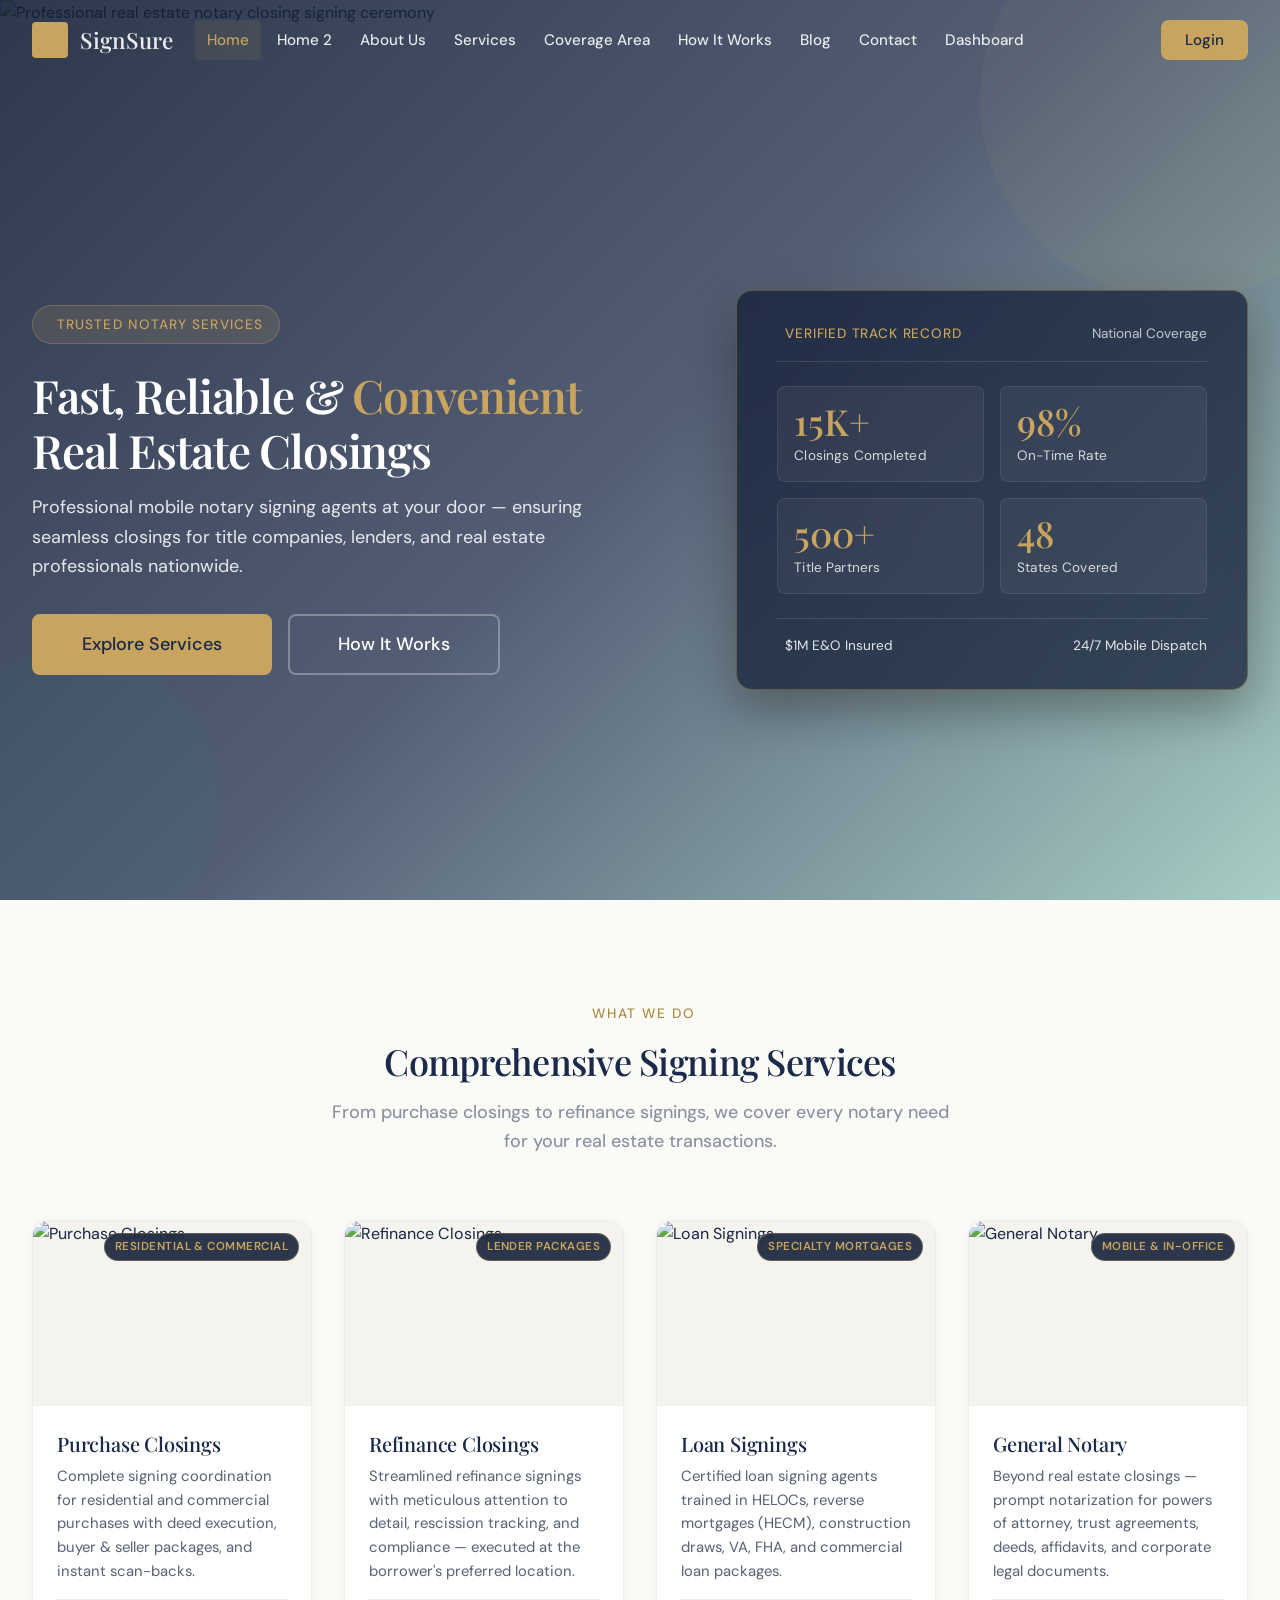
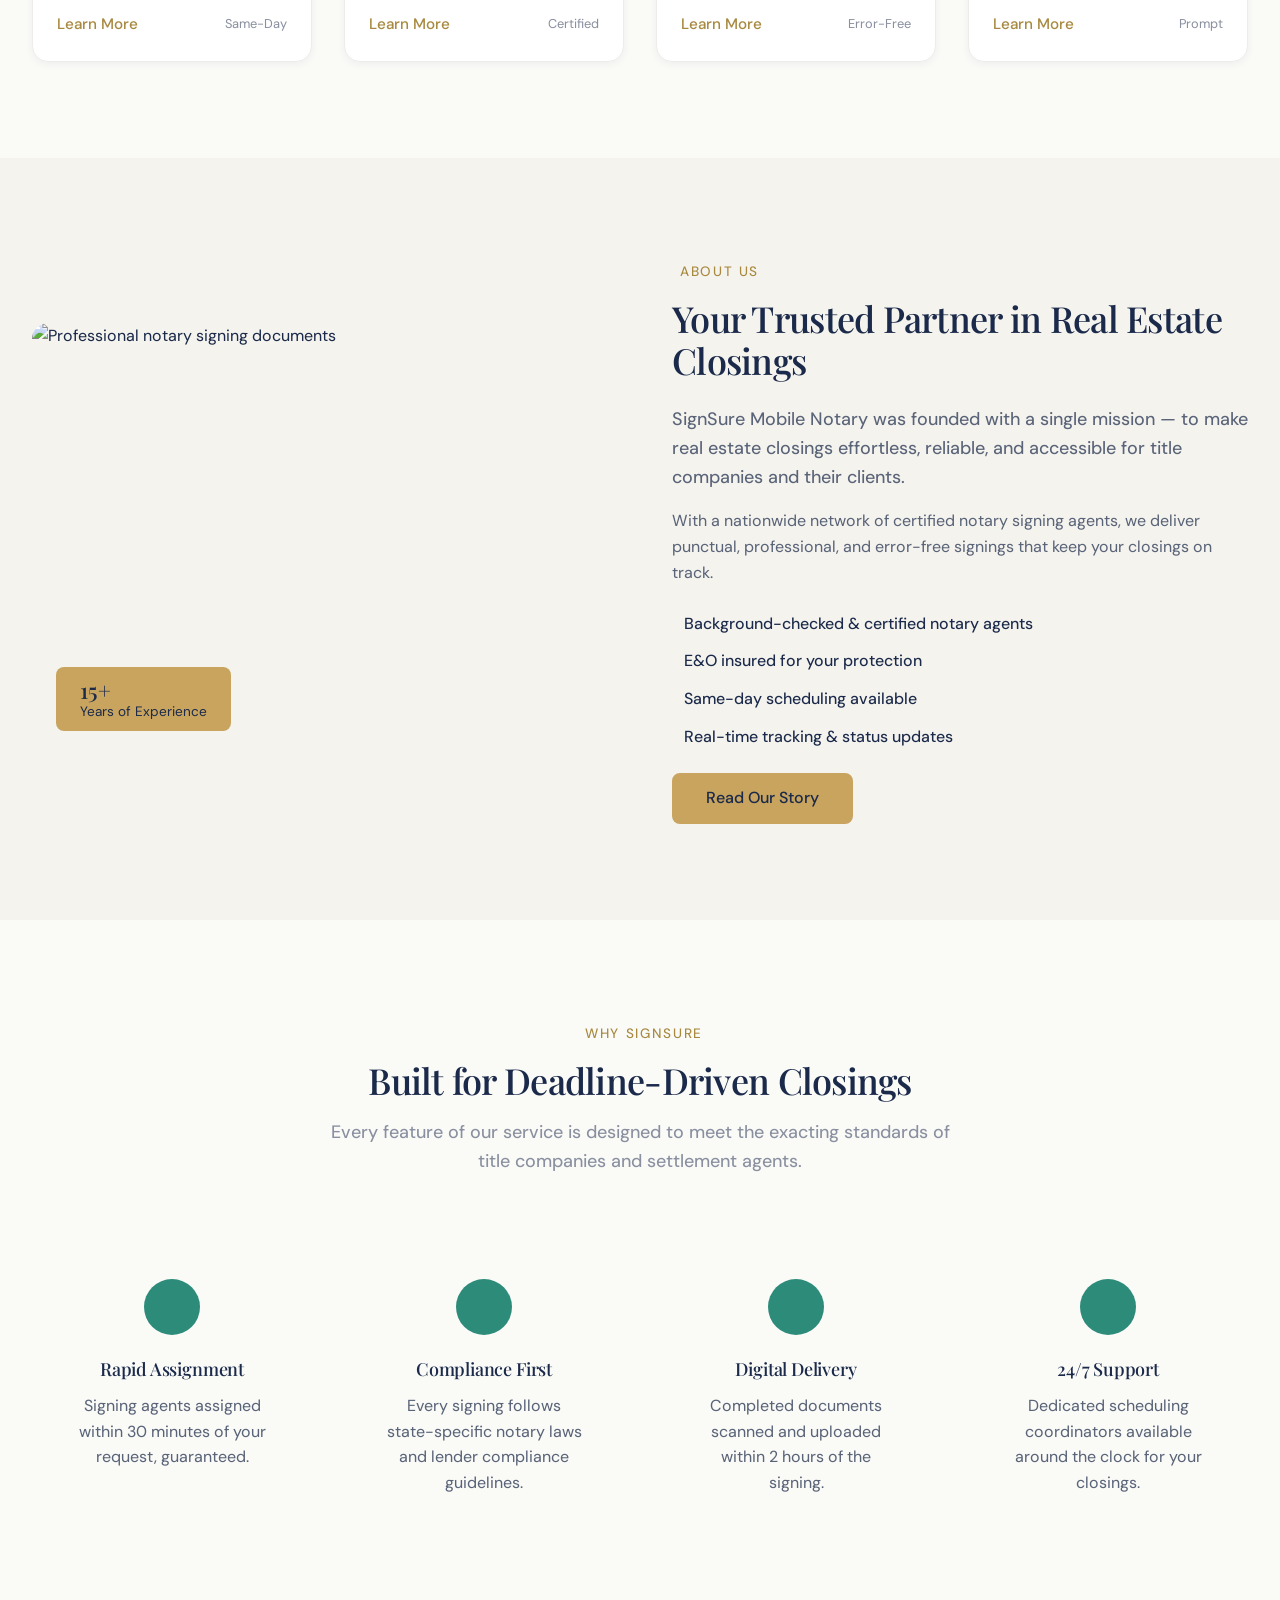
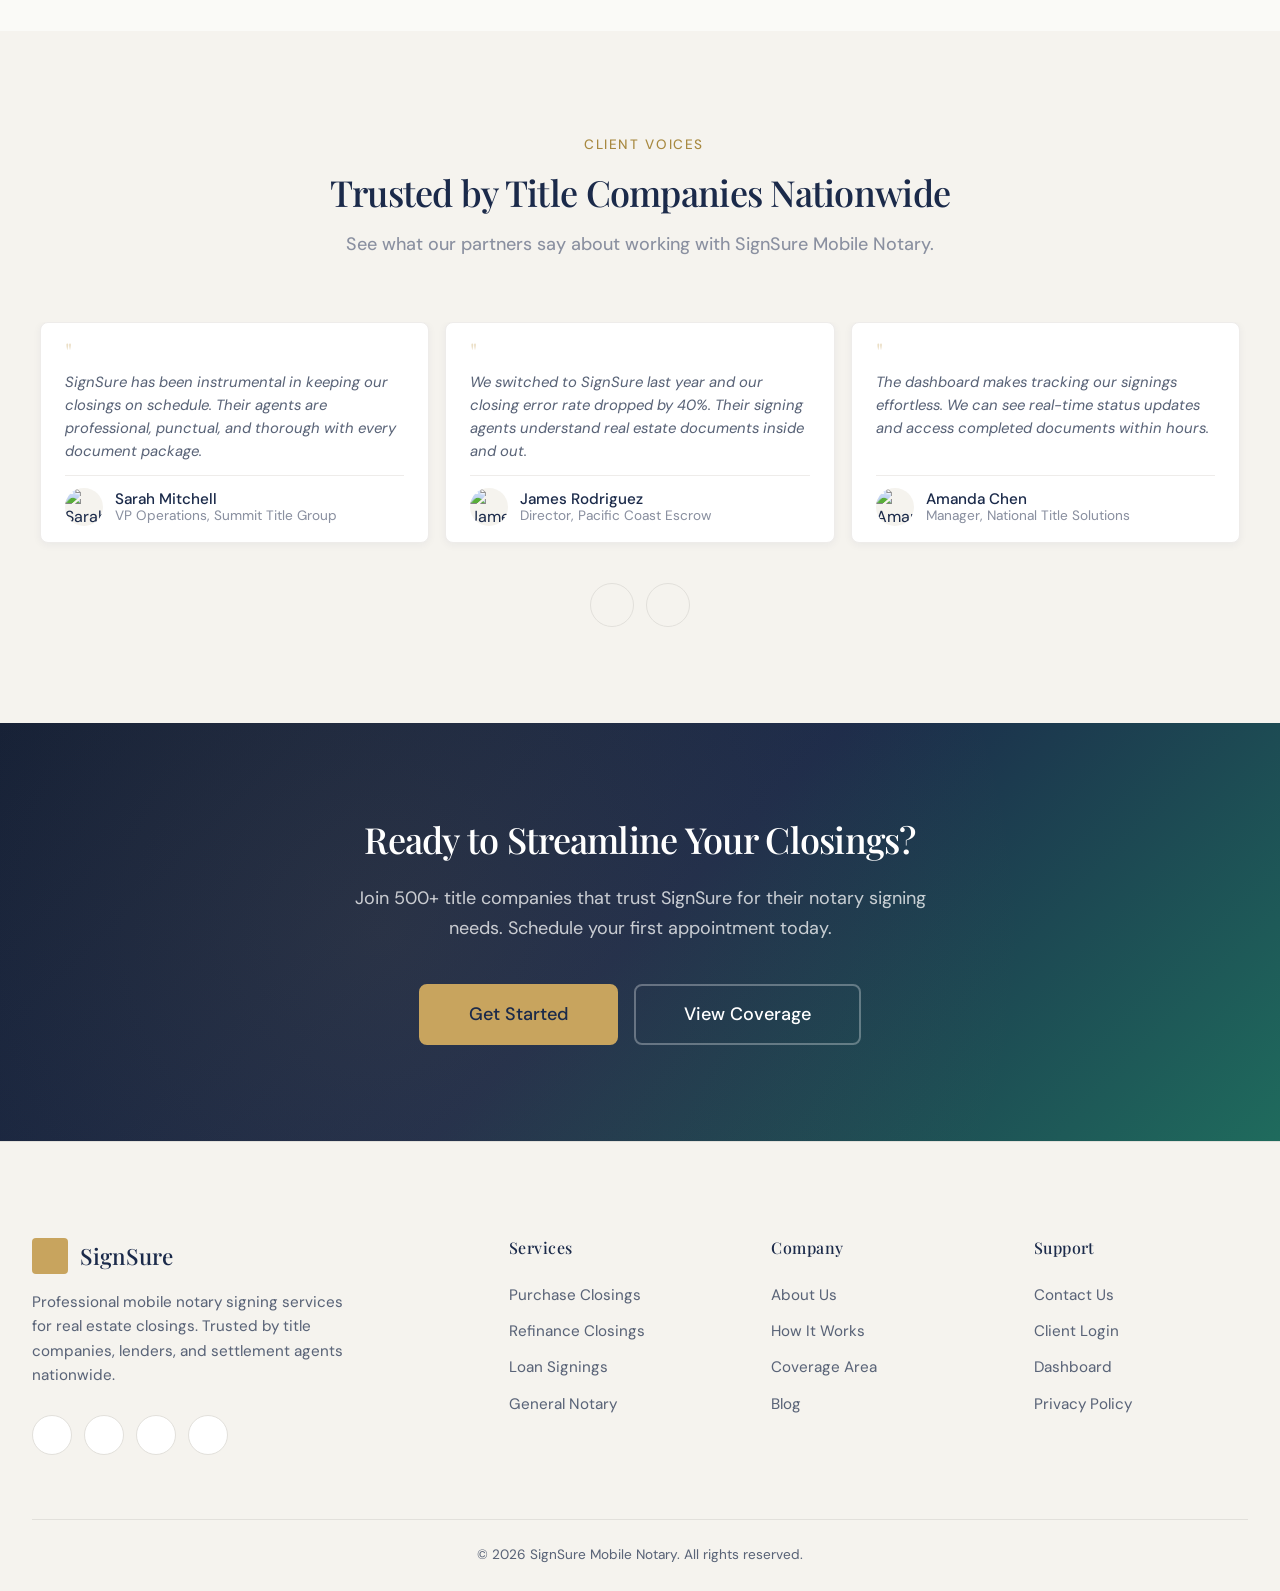
==== commit db67bcf7: "Client Corrections" ====
--- a/index.html
+++ b/index.html
@@ -41,6 +41,7 @@
       <div class="navbar__links">
         <a href="index.html" class="navbar__link active">Home</a>
         <a href="home2.html" class="navbar__link">Home 2</a>
+        <a href="about.html" class="navbar__link">About Us</a>
         <a href="services.html" class="navbar__link">Services</a>
         <a href="coverage.html" class="navbar__link">Coverage Area</a>
         <a href="how-it-works.html" class="navbar__link">How It Works</a>
@@ -76,6 +77,7 @@
     <div class="drawer__links">
       <a href="index.html" class="drawer__link active"><i class="ri-home-4-line"></i> Home</a>
       <a href="home2.html" class="drawer__link"><i class="ri-home-heart-line"></i> Home 2</a>
+      <a href="about.html" class="drawer__link"><i class="ri-information-line"></i> About Us</a>
       <a href="services.html" class="drawer__link"><i class="ri-briefcase-line"></i> Services</a>
       <a href="coverage.html" class="drawer__link"><i class="ri-map-pin-line"></i> Coverage Area</a>
       <a href="how-it-works.html" class="drawer__link"><i class="ri-route-line"></i> How It Works</a>
@@ -102,7 +104,7 @@
     <!-- ═══ HERO ═══ -->
     <section class="hero" aria-label="Hero">
       <div class="hero__bg">
-        <img src="https://images.unsplash.com/photo-1560518883-ce09059eeffa?w=1920&q=80" alt="Real estate closing" loading="eager">
+        <img src="assets/images/hero_home1.jpg" alt="Professional real estate notary closing signing ceremony" loading="eager">
       </div>
       <div class="hero__shapes">
         <div class="hero__shape"></div>
@@ -163,28 +165,60 @@
         </div>
         <div class="grid grid--4 reveal">
           <div class="service-card">
-            <div class="service-card__icon"><i class="ri-home-line"></i></div>
-            <h3 class="service-card__title">Purchase Closings</h3>
-            <p class="service-card__text">Complete signing coordination for residential and commercial property purchases, ensuring accurate document execution.</p>
-            <a href="services.html" class="service-card__link">Learn More <i class="ri-arrow-right-s-line"></i></a>
+            <div class="service-card__image-wrap">
+              <img src="assets/images/service_purchase.jpg" alt="Purchase Closings" class="service-card__image" loading="lazy">
+              <span class="service-card__badge">Residential & Commercial</span>
+            </div>
+            <div class="service-card__body">
+              <h3 class="service-card__title">Purchase Closings</h3>
+              <p class="service-card__text">Complete signing coordination for residential and commercial purchases with deed execution, buyer &amp; seller packages, and instant scan-backs.</p>
+              <div class="service-card__footer">
+                <a href="services.html" class="service-card__link">Learn More <i class="ri-arrow-right-s-line"></i></a>
+                <span class="service-card__tag"><i class="ri-time-line"></i> Same-Day</span>
+              </div>
+            </div>
           </div>
           <div class="service-card">
-            <div class="service-card__icon"><i class="ri-refresh-line"></i></div>
-            <h3 class="service-card__title">Refinance Closings</h3>
-            <p class="service-card__text">Streamlined refinance signings with attention to detail and compliance — completed at the borrower's convenience.</p>
-            <a href="services.html" class="service-card__link">Learn More <i class="ri-arrow-right-s-line"></i></a>
+            <div class="service-card__image-wrap">
+              <img src="assets/images/service_refinance.jpg" alt="Refinance Closings" class="service-card__image" loading="lazy">
+              <span class="service-card__badge">Lender Packages</span>
+            </div>
+            <div class="service-card__body">
+              <h3 class="service-card__title">Refinance Closings</h3>
+              <p class="service-card__text">Streamlined refinance signings with meticulous attention to detail, rescission tracking, and compliance — executed at the borrower's preferred location.</p>
+              <div class="service-card__footer">
+                <a href="services.html" class="service-card__link">Learn More <i class="ri-arrow-right-s-line"></i></a>
+                <span class="service-card__tag"><i class="ri-shield-check-line"></i> Certified</span>
+              </div>
+            </div>
           </div>
           <div class="service-card">
-            <div class="service-card__icon"><i class="ri-file-text-line"></i></div>
-            <h3 class="service-card__title">Loan Signings</h3>
-            <p class="service-card__text">Professional loan signing agents trained in all loan document packages — HELOC, reverse mortgage, and more.</p>
-            <a href="services.html" class="service-card__link">Learn More <i class="ri-arrow-right-s-line"></i></a>
+            <div class="service-card__image-wrap">
+              <img src="assets/images/service_loan.jpg" alt="Loan Signings" class="service-card__image" loading="lazy">
+              <span class="service-card__badge">Specialty Mortgages</span>
+            </div>
+            <div class="service-card__body">
+              <h3 class="service-card__title">Loan Signings</h3>
+              <p class="service-card__text">Certified loan signing agents trained in HELOCs, reverse mortgages (HECM), construction draws, VA, FHA, and commercial loan packages.</p>
+              <div class="service-card__footer">
+                <a href="services.html" class="service-card__link">Learn More <i class="ri-arrow-right-s-line"></i></a>
+                <span class="service-card__tag"><i class="ri-file-text-line"></i> Error-Free</span>
+              </div>
+            </div>
           </div>
           <div class="service-card">
-            <div class="service-card__icon"><i class="ri-quill-pen-line"></i></div>
-            <h3 class="service-card__title">General Notary</h3>
-            <p class="service-card__text">Beyond real estate — we handle affidavits, powers of attorney, estate documents, and all notarization needs.</p>
-            <a href="services.html" class="service-card__link">Learn More <i class="ri-arrow-right-s-line"></i></a>
+            <div class="service-card__image-wrap">
+              <img src="assets/images/service_general.jpg" alt="General Notary" class="service-card__image" loading="lazy">
+              <span class="service-card__badge">Mobile & In-Office</span>
+            </div>
+            <div class="service-card__body">
+              <h3 class="service-card__title">General Notary</h3>
+              <p class="service-card__text">Beyond real estate closings — prompt notarization for powers of attorney, trust agreements, deeds, affidavits, and corporate legal documents.</p>
+              <div class="service-card__footer">
+                <a href="services.html" class="service-card__link">Learn More <i class="ri-arrow-right-s-line"></i></a>
+                <span class="service-card__tag"><i class="ri-check-double-line"></i> Prompt</span>
+              </div>
+            </div>
           </div>
         </div>
       </div>
--- a/assets/css/style.css
+++ b/assets/css/style.css
@@ -1286,17 +1286,18 @@
 
 .service-card {
   background: var(--surface-card);
-  border-radius: var(--radius);
-  padding: var(--space-7);
+  border-radius: var(--radius-lg);
+  padding: 0;
   box-shadow: var(--shadow-sm);
   border: 1px solid var(--border-light);
   display: flex;
   flex-direction: column;
-  align-items: center;
-  text-align: center;
-  transition: all var(--transition-base);
+  align-items: stretch;
+  text-align: start;
+  transition: transform var(--transition-base), box-shadow var(--transition-base), border-color var(--transition-base);
   position: relative;
   overflow: hidden;
+  height: 100%;
 }
 
 .service-card::before {
@@ -1308,55 +1309,93 @@
   background: var(--color-secondary);
   transform: scaleX(0);
   transition: transform var(--transition-base);
+  z-index: 2;
 }
 
 .service-card:hover {
-  box-shadow: var(--shadow);
+  box-shadow: 0 16px 36px rgba(0, 0, 0, 0.12);
   transform: translateY(-6px);
+  border-color: rgba(200, 164, 94, 0.45);
+}
+
+[data-theme="dark"] .service-card:hover {
+  box-shadow: 0 16px 36px rgba(0, 0, 0, 0.4);
 }
 
 .service-card:hover::before {
   transform: scaleX(1);
 }
 
-.service-card__icon {
-  width: 72px;
-  height: 72px;
-  display: flex;
-  align-items: center;
-  justify-content: center;
-  border-radius: var(--radius);
-  background: linear-gradient(135deg, rgba(200, 164, 94, 0.12), rgba(45, 139, 122, 0.08));
-  color: var(--color-secondary-dark);
-  margin-block-end: var(--space-5);
-  font-size: 2rem;
-  transition: all var(--transition-base);
-}
-
-[data-theme="dark"] .service-card__icon {
+.service-card__image-wrap {
+  position: relative;
+  width: 100%;
+  height: 185px;
+  overflow: hidden;
+  background: var(--surface-elevated);
+}
+
+.service-card__image {
+  width: 100%;
+  height: 100%;
+  object-fit: cover;
+  display: block;
+  transition: transform 0.5s ease;
+}
+
+.service-card:hover .service-card__image {
+  transform: scale(1.06);
+}
+
+.service-card__badge {
+  position: absolute;
+  top: 12px;
+  inset-inline-end: 12px;
+  padding: 4px 10px;
+  background: rgba(17, 29, 53, 0.88);
+  backdrop-filter: blur(8px);
+  -webkit-backdrop-filter: blur(8px);
   color: var(--color-secondary);
-  background: linear-gradient(135deg, rgba(200, 164, 94, 0.15), rgba(45, 139, 122, 0.1));
-}
-
-.service-card:hover .service-card__icon {
-  background: var(--color-secondary);
-  color: var(--text-on-secondary);
-  transform: scale(1.05);
+  font-size: 0.72rem;
+  font-weight: 600;
+  letter-spacing: 0.04em;
+  text-transform: uppercase;
+  border-radius: var(--radius-full);
+  border: 1px solid rgba(200, 164, 94, 0.35);
+  z-index: 1;
+}
+
+.service-card__body {
+  padding: var(--space-5);
+  display: flex;
+  flex-direction: column;
+  flex-grow: 1;
+  text-align: start;
 }
 
 .service-card__title {
   font-family: var(--font-heading);
   font-weight: var(--weight-h3);
-  font-size: var(--size-h4);
-  margin-block-end: var(--space-3);
+  font-size: 1.25rem;
+  line-height: 1.35;
+  margin-block-end: var(--space-2);
   color: var(--text-primary);
 }
 
 .service-card__text {
   color: var(--text-secondary);
-  font-size: var(--size-body);
-  line-height: 1.65;
-  margin-block-end: var(--space-5);
+  font-size: 0.925rem;
+  line-height: 1.6;
+  margin-block-end: var(--space-4);
+  flex-grow: 1;
+}
+
+.service-card__footer {
+  margin-block-start: auto;
+  padding-block-start: var(--space-3);
+  border-top: 1px solid var(--border-light);
+  display: flex;
+  align-items: center;
+  justify-content: space-between;
 }
 
 .service-card__link {
@@ -1367,7 +1406,6 @@
   gap: var(--space-2);
   font-size: var(--size-label);
   transition: all var(--transition-fast);
-  margin-block-start: auto;
 }
 
 [data-theme="dark"] .service-card__link {
@@ -1376,6 +1414,15 @@
 
 .service-card__link:hover {
   gap: var(--space-3);
+  color: var(--color-secondary);
+}
+
+.service-card__tag {
+  font-size: 0.8rem;
+  color: var(--text-muted);
+  display: inline-flex;
+  align-items: center;
+  gap: 4px;
 }
 
 /* ═══════════════════════════════════════════════════════
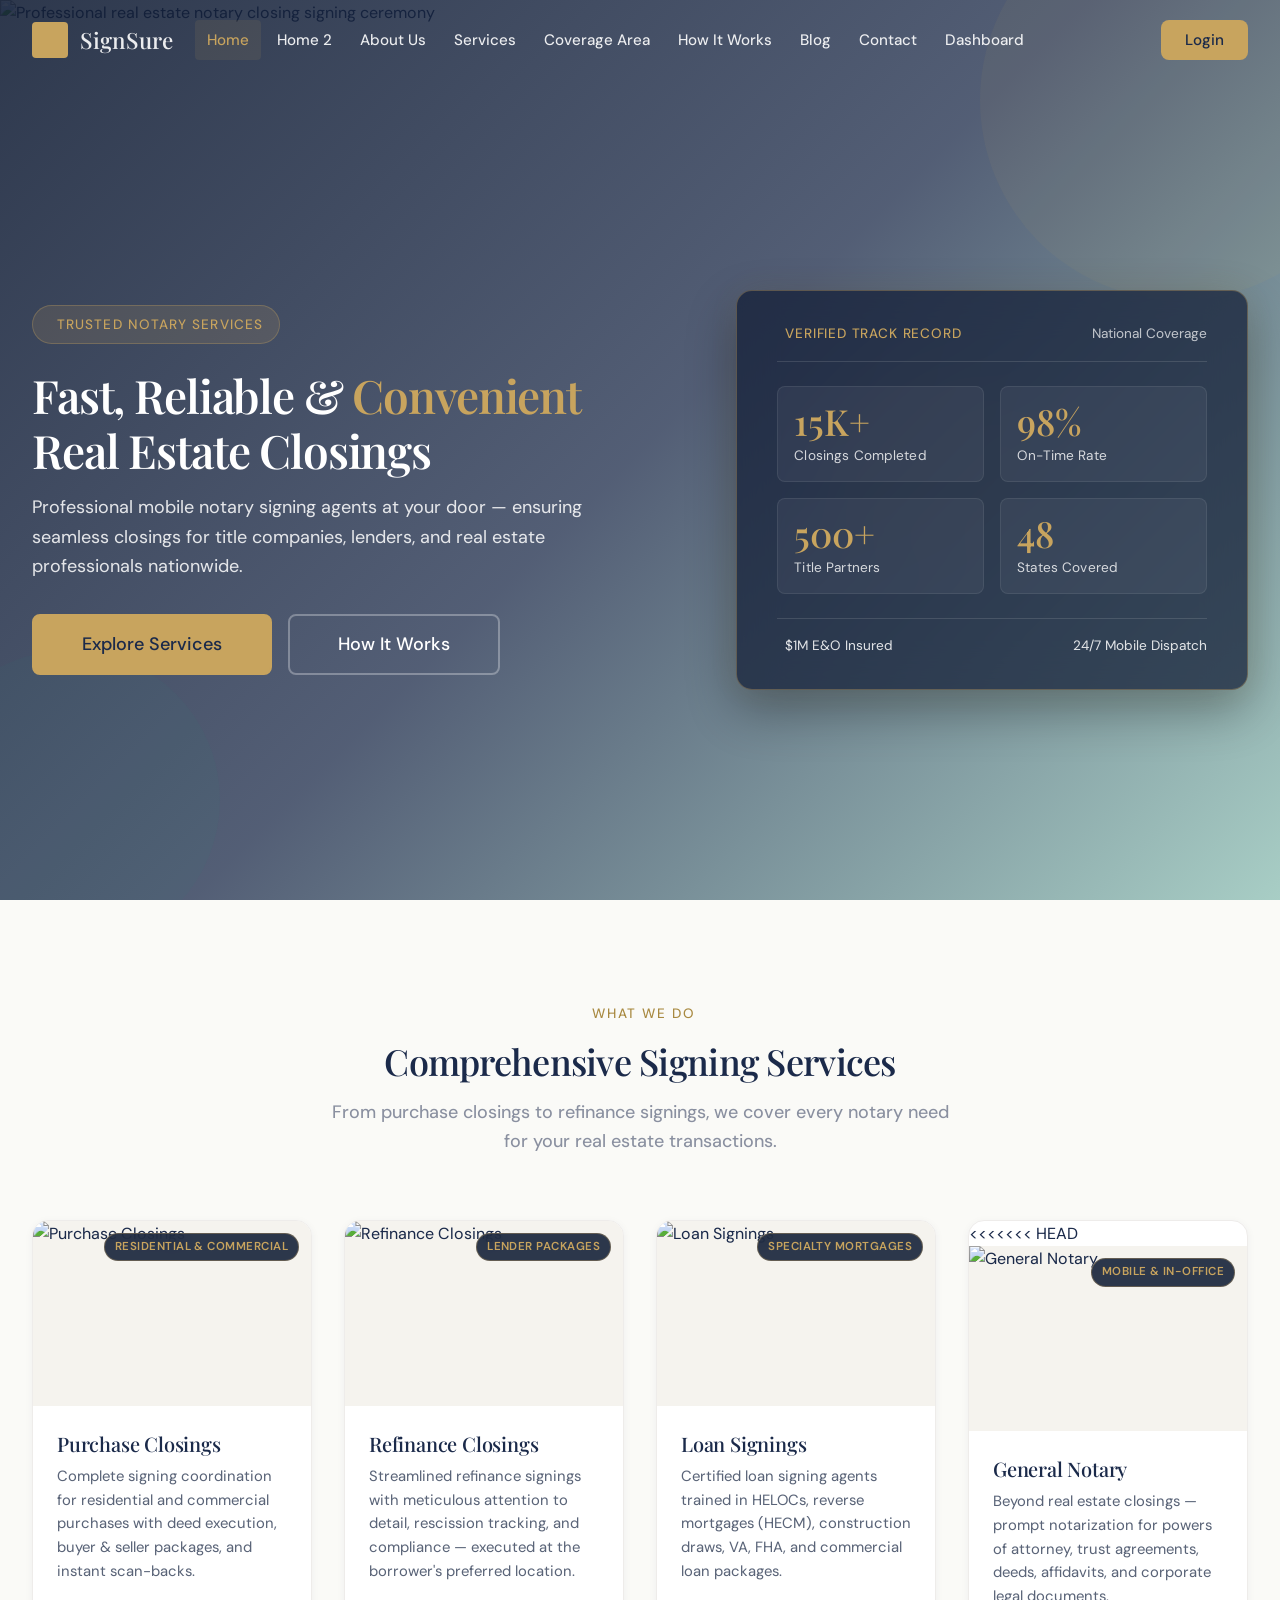
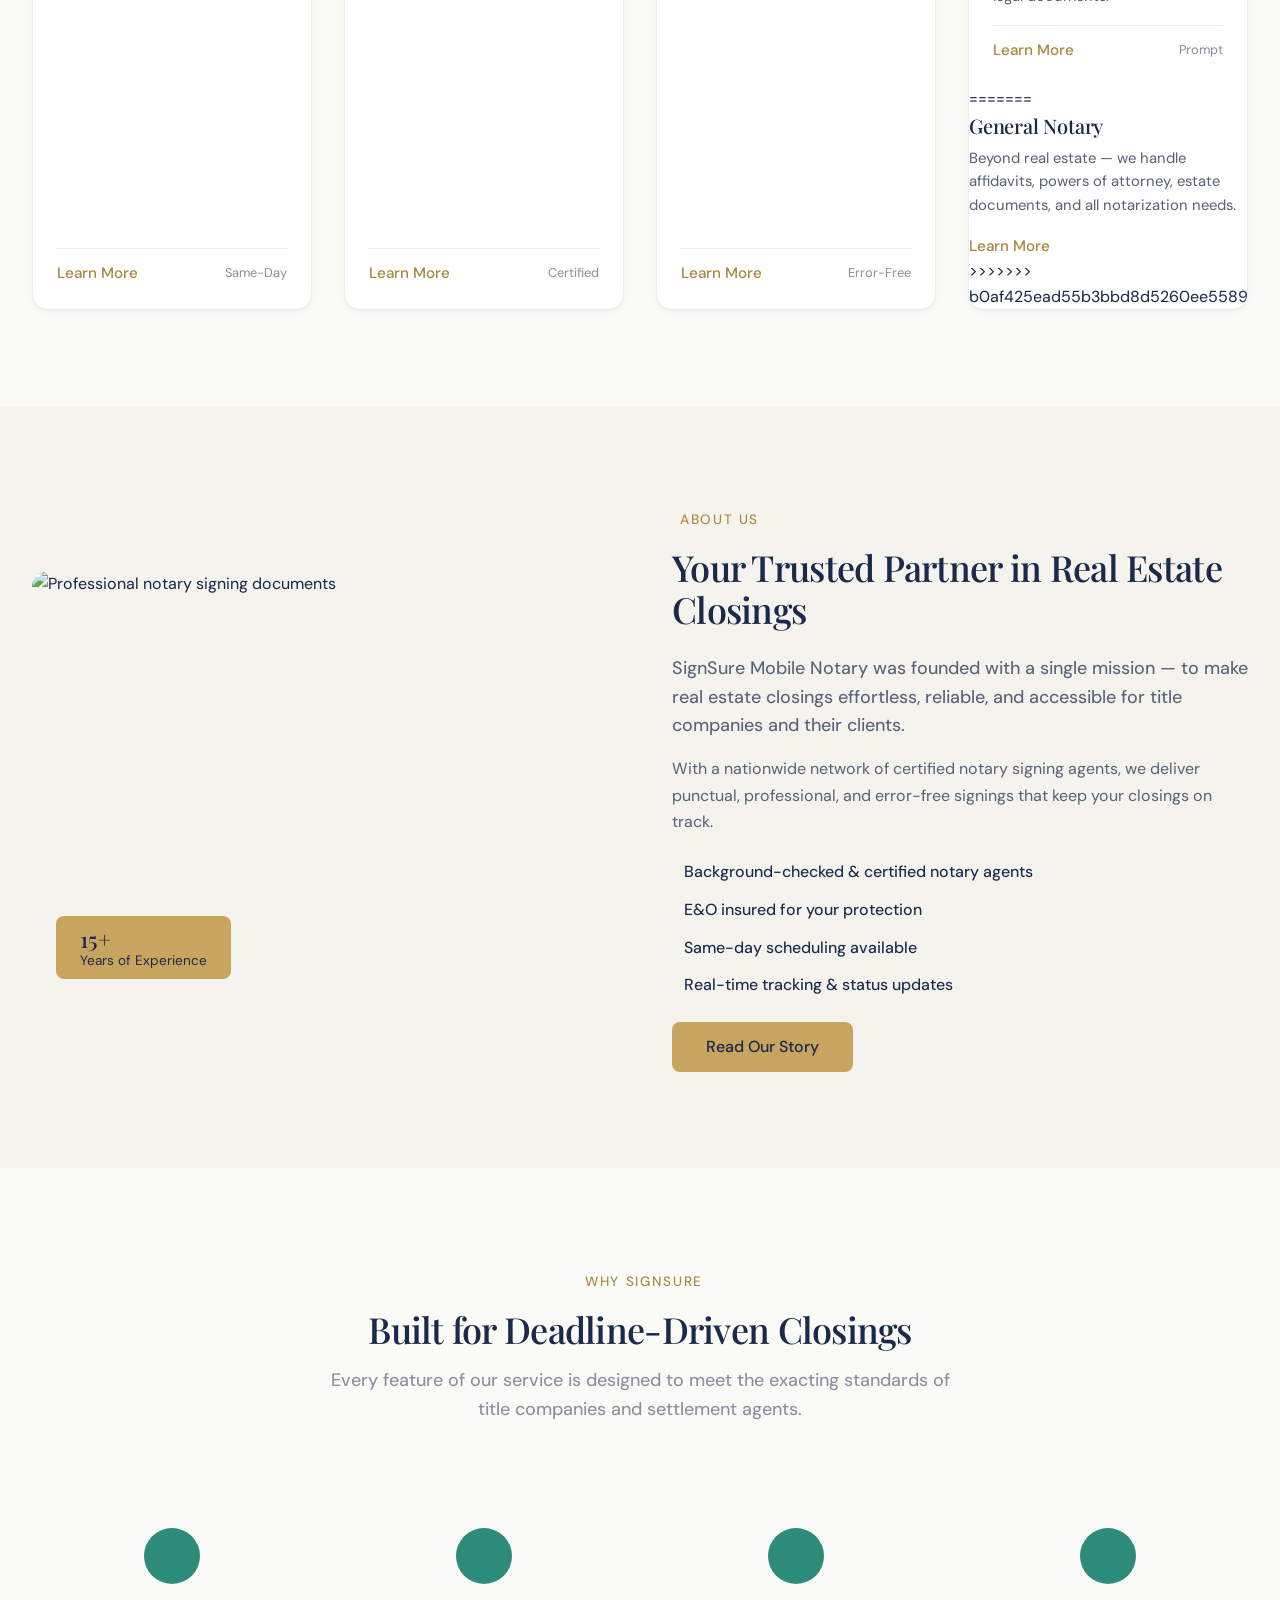
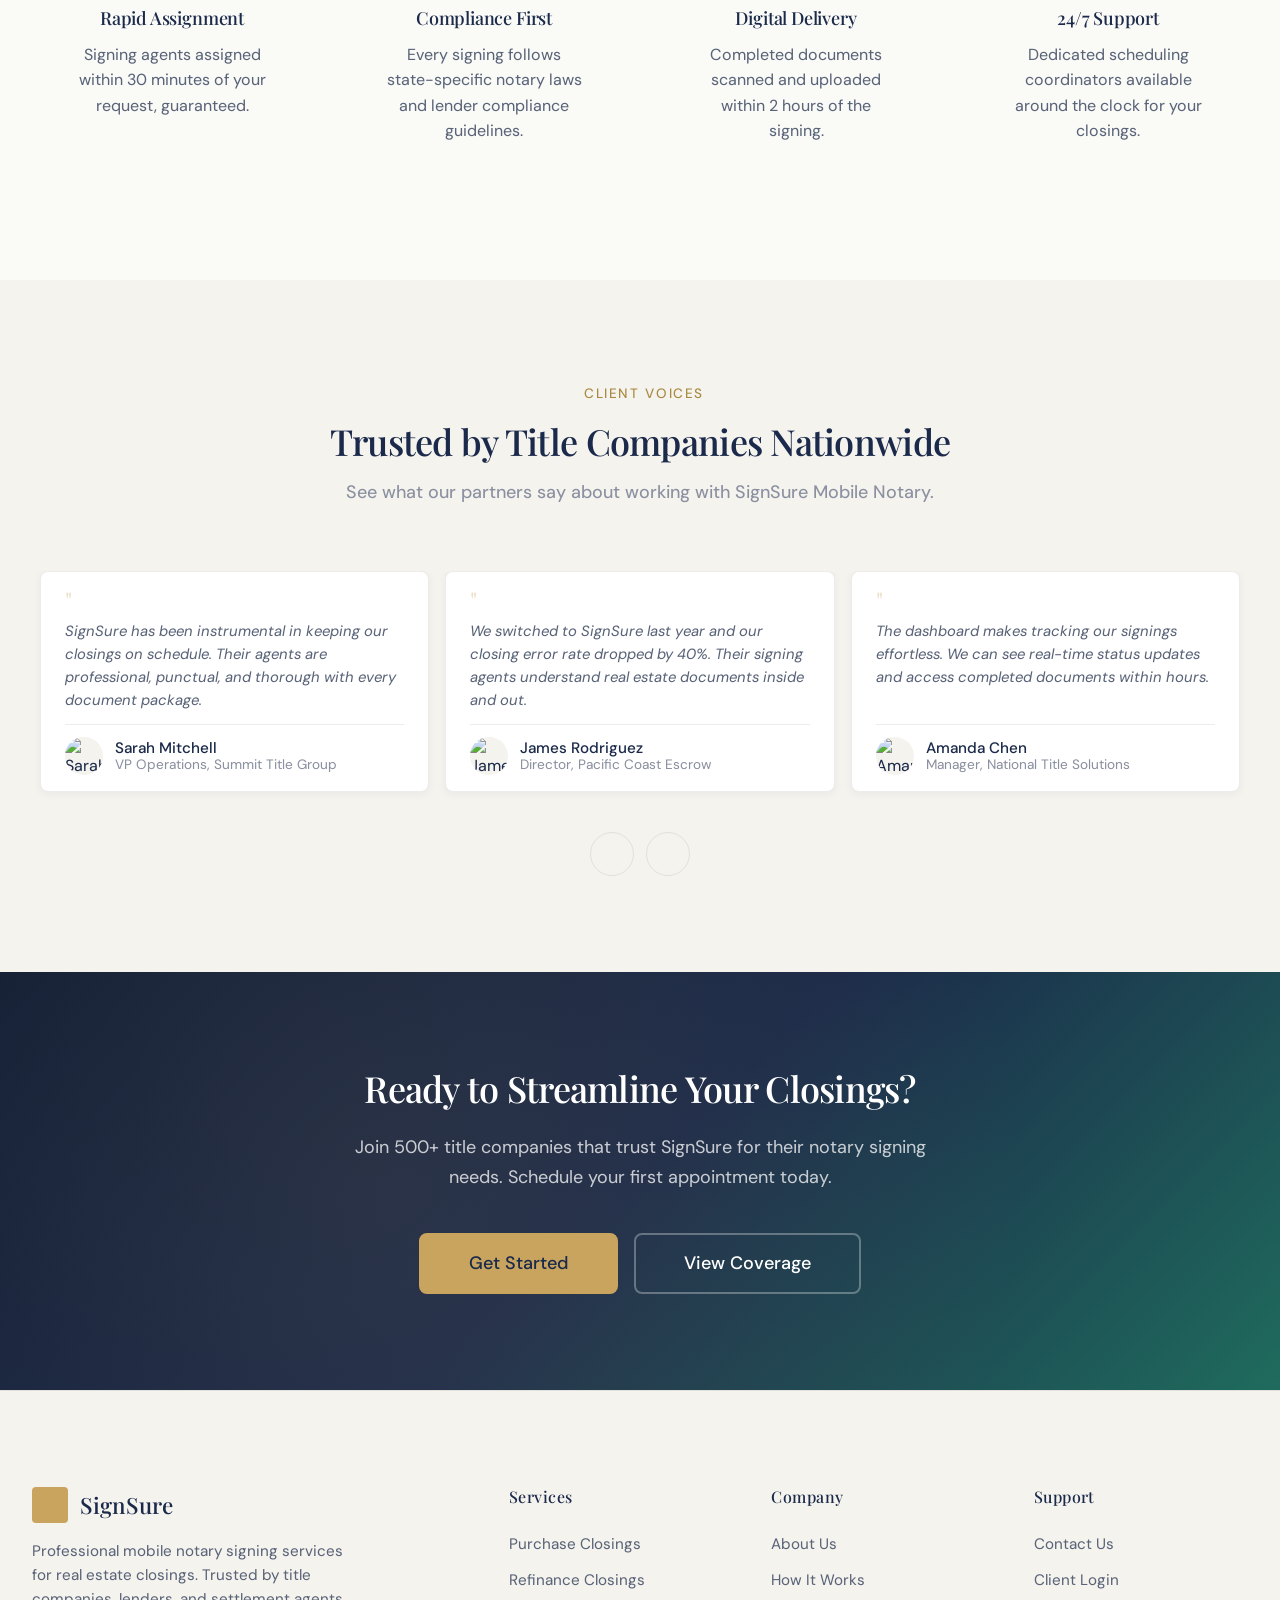
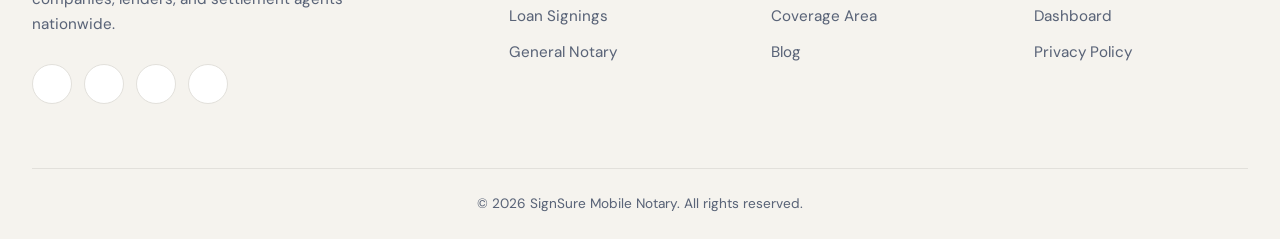
==== commit d0274078: "Client Corrections" ====
--- a/index.html
+++ b/index.html
@@ -207,6 +207,7 @@
             </div>
           </div>
           <div class="service-card">
+<<<<<<< HEAD
             <div class="service-card__image-wrap">
               <img src="assets/images/service_general.jpg" alt="General Notary" class="service-card__image" loading="lazy">
               <span class="service-card__badge">Mobile & In-Office</span>
@@ -219,6 +220,12 @@
                 <span class="service-card__tag"><i class="ri-check-double-line"></i> Prompt</span>
               </div>
             </div>
+=======
+            <div class="service-card__icon"><i class="ri-quill-pen-line"></i></div>
+            <h3 class="service-card__title">General Notary</h3>
+            <p class="service-card__text">Beyond real estate — we handle affidavits, powers of attorney, estate documents, and all notarization needs.</p>
+            <a href="services.html" class="service-card__link">Learn More <i class="ri-arrow-right-s-line"></i></a>
+>>>>>>> b0af425ead55b3bbd8d5260ee558962ff4201feb
           </div>
         </div>
       </div>
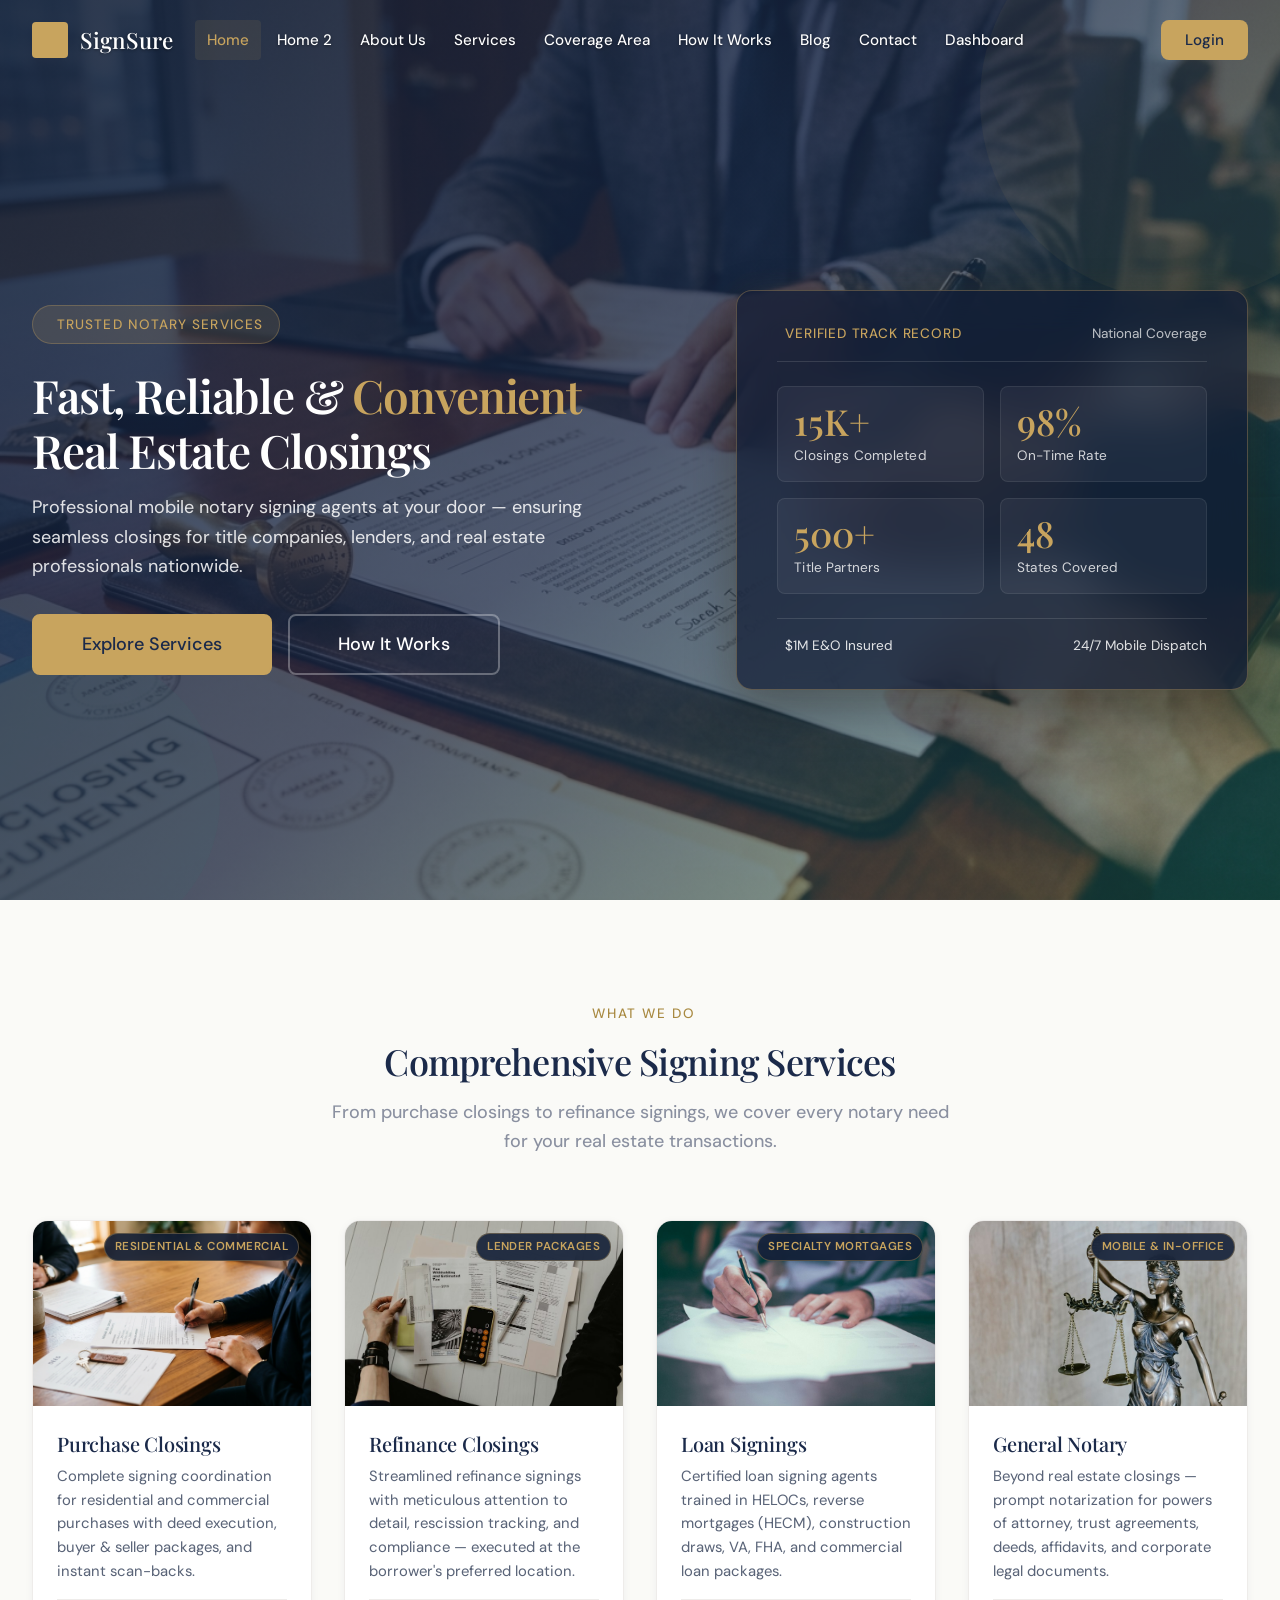
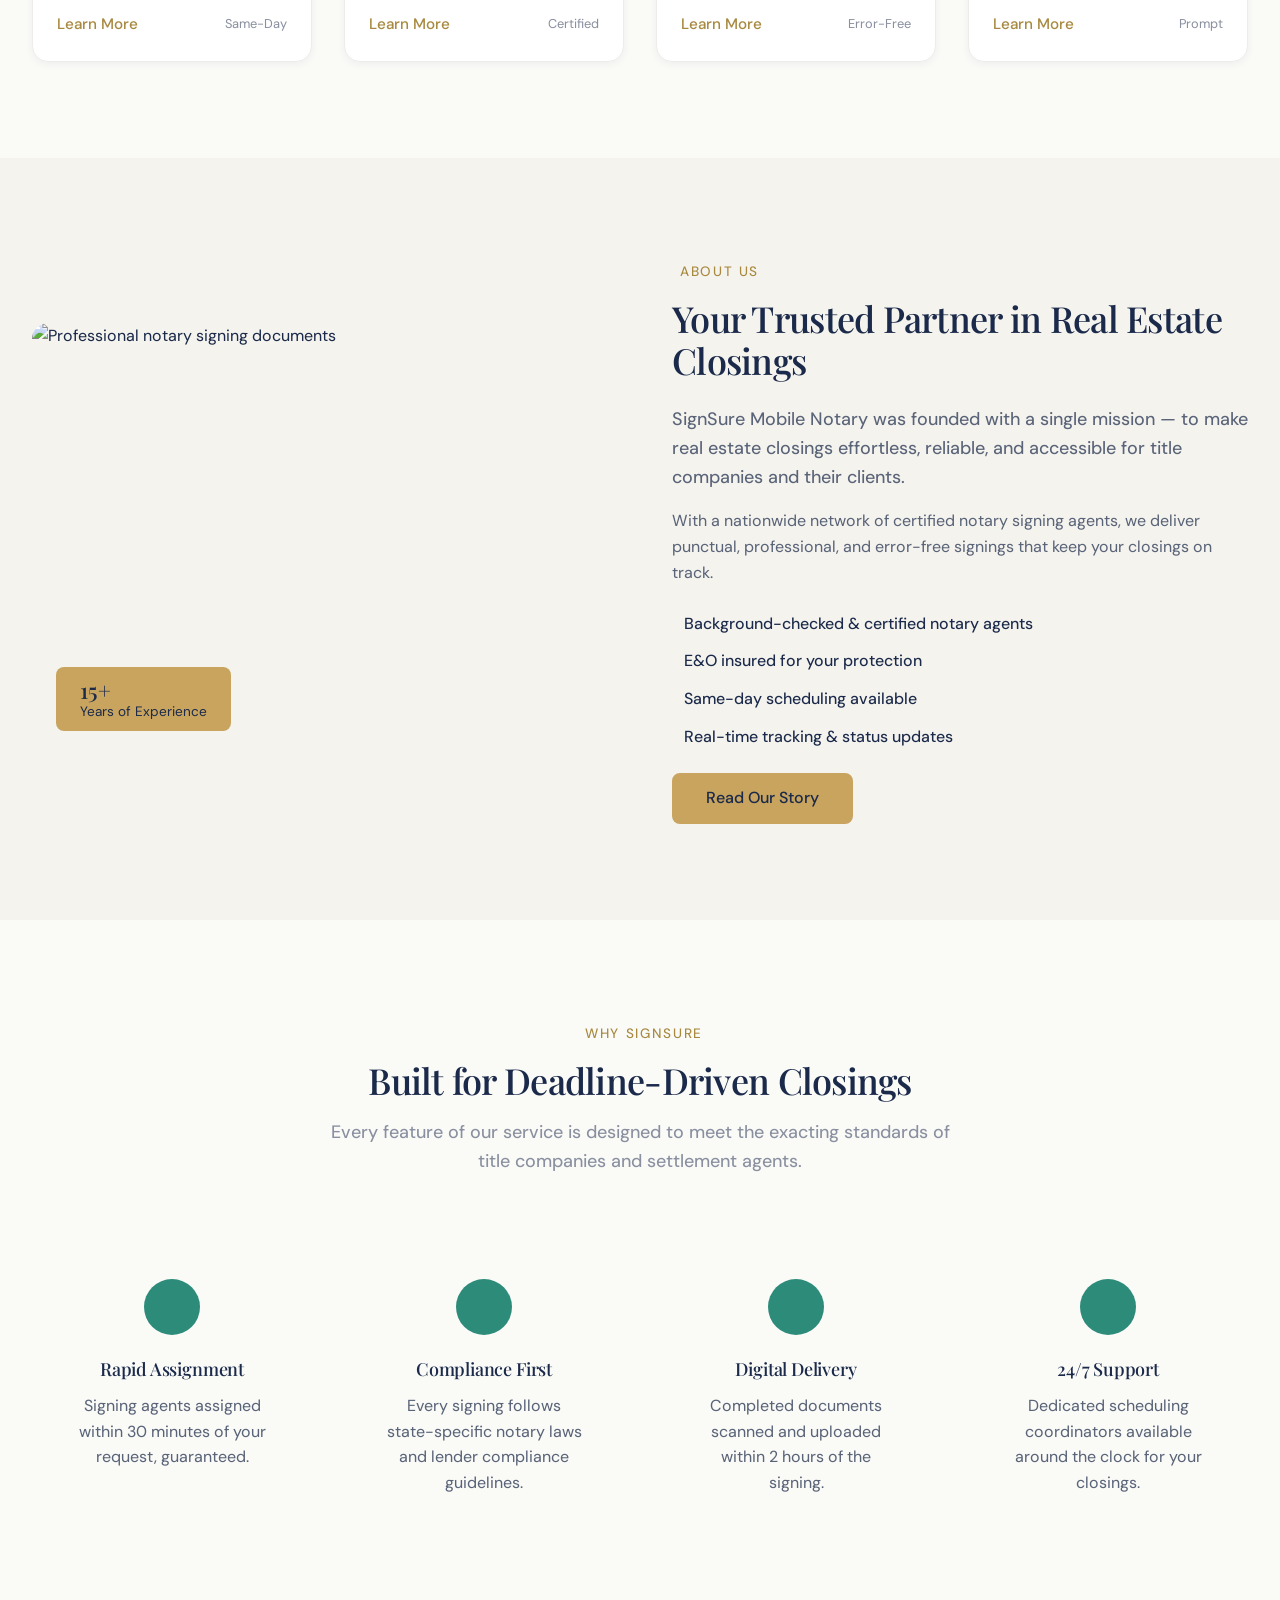
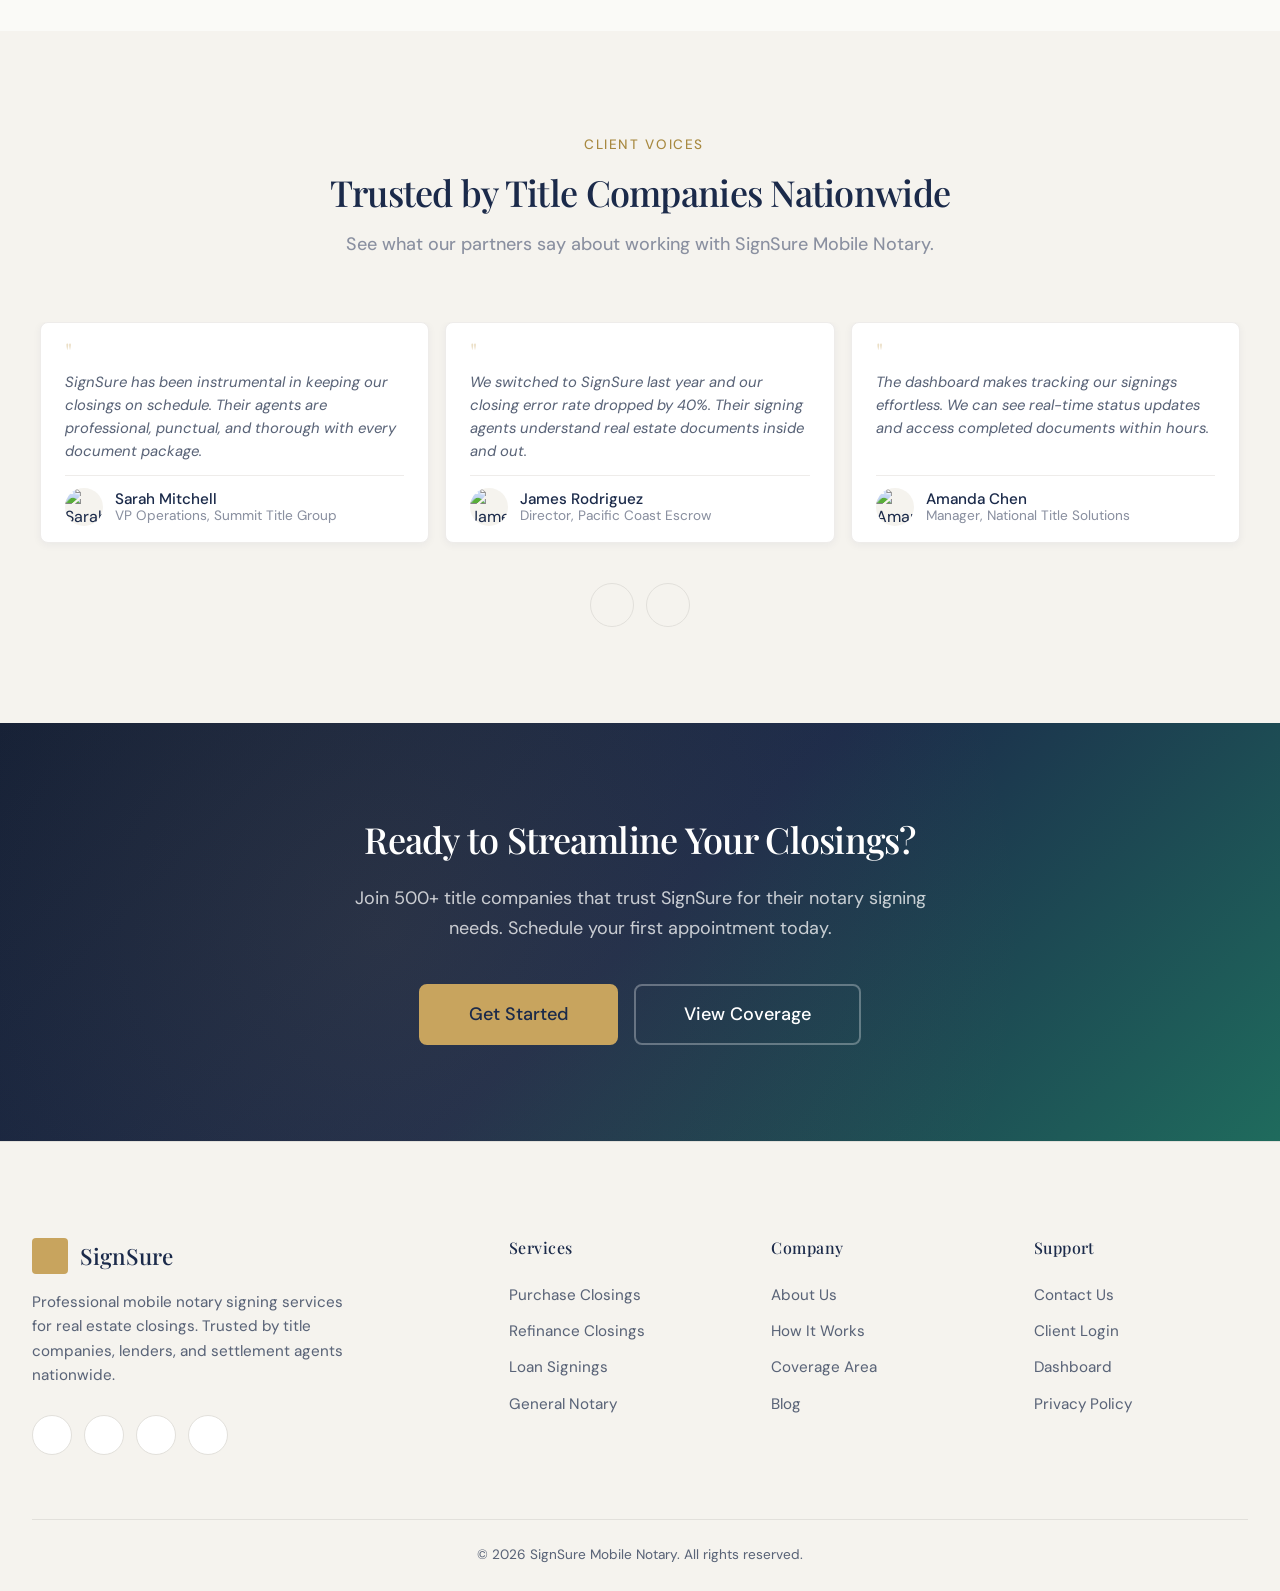
==== commit 341a00bc: "Update page styling, layout enhancements, and add missing asset images" ====
--- a/index.html
+++ b/index.html
@@ -104,7 +104,7 @@
     <!-- ═══ HERO ═══ -->
     <section class="hero" aria-label="Hero">
       <div class="hero__bg">
-        <img src="assets/images/hero_home1.jpg" alt="Professional real estate notary closing signing ceremony" loading="eager">
+        <img src="assets/images/hero_home1.jpg" alt="Professional real estate notary closing signing ceremony" loading="eager" onerror="this.onerror=null;this.src='https://images.unsplash.com/photo-1560518883-ce09059eeffa?w=1600&q=80';">
       </div>
       <div class="hero__shapes">
         <div class="hero__shape"></div>
@@ -166,7 +166,7 @@
         <div class="grid grid--4 reveal">
           <div class="service-card">
             <div class="service-card__image-wrap">
-              <img src="assets/images/service_purchase.jpg" alt="Purchase Closings" class="service-card__image" loading="lazy">
+              <img src="assets/images/service_purchase.jpg" alt="Purchase Closings" class="service-card__image" loading="lazy" onerror="this.onerror=null;this.src='https://images.unsplash.com/photo-1560520653-9e0e4c89eb11?w=800&q=80';">
               <span class="service-card__badge">Residential & Commercial</span>
             </div>
             <div class="service-card__body">
@@ -180,7 +180,7 @@
           </div>
           <div class="service-card">
             <div class="service-card__image-wrap">
-              <img src="assets/images/service_refinance.jpg" alt="Refinance Closings" class="service-card__image" loading="lazy">
+              <img src="assets/images/service_refinance.jpg" alt="Refinance Closings" class="service-card__image" loading="lazy" onerror="this.onerror=null;this.src='https://images.unsplash.com/photo-1554224155-6726b3ff858f?w=800&q=80';">
               <span class="service-card__badge">Lender Packages</span>
             </div>
             <div class="service-card__body">
@@ -194,7 +194,7 @@
           </div>
           <div class="service-card">
             <div class="service-card__image-wrap">
-              <img src="assets/images/service_loan.jpg" alt="Loan Signings" class="service-card__image" loading="lazy">
+              <img src="assets/images/service_loan.jpg" alt="Loan Signings" class="service-card__image" loading="lazy" onerror="this.onerror=null;this.src='https://images.unsplash.com/photo-1450101499163-c8848c66ca85?w=800&q=80';">
               <span class="service-card__badge">Specialty Mortgages</span>
             </div>
             <div class="service-card__body">
@@ -207,10 +207,9 @@
             </div>
           </div>
           <div class="service-card">
-<<<<<<< HEAD
             <div class="service-card__image-wrap">
-              <img src="assets/images/service_general.jpg" alt="General Notary" class="service-card__image" loading="lazy">
-              <span class="service-card__badge">Mobile & In-Office</span>
+              <img src="assets/images/service_general.jpg" alt="General Notary" class="service-card__image" loading="lazy" onerror="this.onerror=null;this.src='https://images.unsplash.com/photo-1589829545856-d10d557cf95f?w=800&q=80';">
+              <span class="service-card__badge">Mobile &amp; In-Office</span>
             </div>
             <div class="service-card__body">
               <h3 class="service-card__title">General Notary</h3>
@@ -220,12 +219,6 @@
                 <span class="service-card__tag"><i class="ri-check-double-line"></i> Prompt</span>
               </div>
             </div>
-=======
-            <div class="service-card__icon"><i class="ri-quill-pen-line"></i></div>
-            <h3 class="service-card__title">General Notary</h3>
-            <p class="service-card__text">Beyond real estate — we handle affidavits, powers of attorney, estate documents, and all notarization needs.</p>
-            <a href="services.html" class="service-card__link">Learn More <i class="ri-arrow-right-s-line"></i></a>
->>>>>>> b0af425ead55b3bbd8d5260ee558962ff4201feb
           </div>
         </div>
       </div>
--- a/assets/css/style.css
+++ b/assets/css/style.css
@@ -465,6 +465,15 @@
   .grid--3 { grid-template-columns: repeat(2, 1fr); }
 }
 
+@media (max-width: 1024px) and (min-width: 769px) {
+  .grid--3 > :last-child:nth-child(odd) {
+    grid-column: 1 / -1 !important;
+    justify-self: center !important;
+    max-width: calc(50% - (var(--space-6) / 2)) !important;
+    width: 100% !important;
+  }
+}
+
 @media (max-width: 768px) {
   .grid--4,
   .grid--3,
@@ -814,22 +823,25 @@
 .navbar--dark-bg:not(.scrolled) .navbar__link,
 .navbar--dark-bg:not(.scrolled) .navbar__theme-toggle,
 .navbar--dark-bg:not(.scrolled) .navbar__rtl-toggle {
-  color: rgba(255, 255, 255, 0.9);
+  color: #FFFFFF !important;
+  text-shadow: 0 1px 3px rgba(0, 0, 0, 0.45);
 }
 
 .navbar--dark-bg:not(.scrolled) .navbar__link:hover,
 .navbar--dark-bg:not(.scrolled) .navbar__link.active {
-  color: var(--color-secondary);
+  color: var(--color-secondary) !important;
+  text-shadow: none;
 }
 
 .navbar--dark-bg:not(.scrolled) .navbar__theme-toggle:hover,
 .navbar--dark-bg:not(.scrolled) .navbar__rtl-toggle:hover {
-  color: var(--color-secondary);
-  background: rgba(255, 255, 255, 0.1);
+  color: var(--color-secondary) !important;
+  background: rgba(255, 255, 255, 0.15);
 }
 
 .navbar--dark-bg:not(.scrolled) .navbar__hamburger span {
-  background: rgba(255, 255, 255, 0.9);
+  background: #FFFFFF !important;
+  box-shadow: 0 1px 2px rgba(0, 0, 0, 0.4);
 }
 
 /* ── Navbar Responsive ── */
@@ -4893,22 +4905,215 @@
   justify-content: center;
 }
 
-/* ── FIX 8: Hero action buttons on mobile ── */
+/* ── FIX 8: Hero action buttons on mobile & parallel CTA support ── */
 @media (max-width: 768px) {
-  .hero__actions,
-  .hero--split .hero__content > div[style*="display: flex"] {
+  .hero:not(.hero--alt) .hero__actions {
     display: flex !important;
     flex-direction: column !important;
     width: 100%;
     align-items: stretch !important;
     gap: var(--space-4) !important;
   }
-  .hero__actions .btn,
-  .hero--split .hero__content > div[style*="display: flex"] .btn {
+  .hero:not(.hero--alt) .hero__actions .btn {
     width: 100% !important;
     text-align: center;
     justify-content: center;
     margin: 0 !important;
+  }
+}
+
+/* Home 2 Parallel CTA Buttons across all viewports */
+.hero__actions--parallel,
+.hero--split .hero__actions--parallel,
+.hero--split .hero__content > .hero__actions--parallel {
+  display: flex !important;
+  flex-direction: row !important;
+  flex-wrap: nowrap !important;
+  align-items: center !important;
+  justify-content: flex-start;
+  gap: var(--space-3) !important;
+  width: 100% !important;
+}
+
+.hero__actions--parallel .btn,
+.hero--split .hero__actions--parallel .btn,
+.hero--split .hero__content > .hero__actions--parallel .btn {
+  flex: 1 1 0 !important;
+  min-width: 0 !important;
+  width: auto !important;
+  padding: 0.75rem 0.5rem !important;
+  font-size: clamp(0.78rem, 2.2vw, 0.95rem) !important;
+  white-space: nowrap !important;
+  text-align: center !important;
+  justify-content: center !important;
+  margin: 0 !important;
+}
+
+/* Home 2 Section and Layout Adjustments (Mobile, 768px, 1024px) */
+@media (max-width: 1024px) {
+  .hero--split {
+    grid-template-columns: 1fr !important;
+    gap: var(--space-7) !important;
+    min-height: auto !important;
+    padding-block-start: calc(var(--navbar-height) + var(--space-6)) !important;
+    padding-block-end: var(--space-8) !important;
+  }
+  .hero--split .hero__content {
+    max-width: 720px;
+    margin-inline: auto;
+    text-align: center;
+  }
+  .hero--split .hero__content p {
+    margin-inline: auto;
+  }
+  .hero--split .hero__actions--parallel {
+    justify-content: center !important;
+    max-width: 500px;
+    margin-inline: auto;
+  }
+  .hero--split .hero__visual {
+    max-width: 720px;
+    margin-inline: auto;
+    width: 100%;
+    aspect-ratio: 16/9;
+  }
+}
+
+@media (max-width: 768px) {
+  .hero--split .hero__content h1 {
+    font-size: 1.85rem !important;
+  }
+  .hero--split .hero__content .lead {
+    font-size: 1rem !important;
+  }
+  .hero--split .hero__visual > div[style*="position: absolute"] {
+    position: relative !important;
+    bottom: auto !important;
+    inset-inline: auto !important;
+    margin-top: 10px;
+  }
+}
+
+/* Home 2 Stats Counter Grid */
+.hero__stats-counter-grid {
+  display: grid;
+  grid-template-columns: repeat(3, 1fr);
+  gap: var(--space-4);
+  margin-block-start: var(--space-8);
+}
+@media (max-width: 640px) {
+  .hero__stats-counter-grid {
+    grid-template-columns: repeat(3, 1fr);
+    gap: var(--space-2);
+  }
+  .hero__stats-counter-grid > div {
+    padding: var(--space-2) !important;
+  }
+  .hero__stats-counter-grid div[id^="counter-"] {
+    font-size: 1.25rem !important;
+  }
+  .hero__stats-counter-grid div:not([id^="counter-"]) {
+    font-size: 0.68rem !important;
+    line-height: 1.2;
+  }
+}
+@media (max-width: 400px) {
+  .hero__stats-counter-grid {
+    grid-template-columns: 1fr;
+    gap: var(--space-2);
+  }
+}
+
+/* Estimator Widget Responsive Layout */
+.estimator-widget-grid {
+  display: grid;
+  grid-template-columns: 1.1fr 0.9fr;
+  gap: var(--space-8);
+  align-items: center;
+}
+@media (max-width: 900px) {
+  .estimator-widget-grid {
+    grid-template-columns: 1fr !important;
+    gap: var(--space-6) !important;
+  }
+}
+.estimator-inputs-grid {
+  display: grid;
+  grid-template-columns: 1fr 1fr;
+  gap: var(--space-4);
+  margin-block-end: var(--space-5);
+}
+@media (max-width: 580px) {
+  .estimator-inputs-grid {
+    grid-template-columns: 1fr !important;
+    gap: var(--space-3) !important;
+  }
+}
+
+/* About Overview in Home 2 */
+.about-overview-grid {
+  display: grid;
+  grid-template-columns: 1fr 1fr;
+  gap: var(--space-9);
+  align-items: center;
+}
+.about-overview-stats {
+  display: grid;
+  grid-template-columns: 1fr 1fr;
+  gap: var(--space-4);
+  margin-block-end: var(--space-6);
+}
+.about-overview-actions {
+  display: flex;
+  gap: var(--space-4);
+  margin-block-start: var(--space-4);
+}
+@media (max-width: 900px) {
+  .about-overview-grid {
+    grid-template-columns: 1fr !important;
+    gap: var(--space-7) !important;
+  }
+  .about-overview-grid h2 {
+    text-align: center !important;
+  }
+  .about-overview-actions {
+    justify-content: center;
+  }
+}
+@media (max-width: 500px) {
+  .about-overview-actions {
+    flex-direction: column;
+  }
+  .about-overview-actions .btn {
+    width: 100%;
+    text-align: center;
+  }
+}
+
+/* Fixed Theme and RTL Toggles in Auth Pages (Mobile) */
+.auth-floating-toggles {
+  position: fixed !important;
+  top: 1rem !important;
+  inset-inline-end: 1rem !important;
+  display: flex !important;
+  gap: 0.5rem !important;
+  z-index: 1000 !important;
+}
+
+@media (max-width: 768px) {
+  .auth-page {
+    padding-block-start: calc(var(--space-6) + 40px) !important;
+    align-items: flex-start !important;
+  }
+  .auth-floating-toggles {
+    position: fixed !important;
+    top: 0.75rem !important;
+    inset-inline-end: 0.75rem !important;
+    z-index: 1000 !important;
+  }
+  .auth-toggle-btn {
+    width: 40px !important;
+    height: 40px !important;
   }
 }
 
